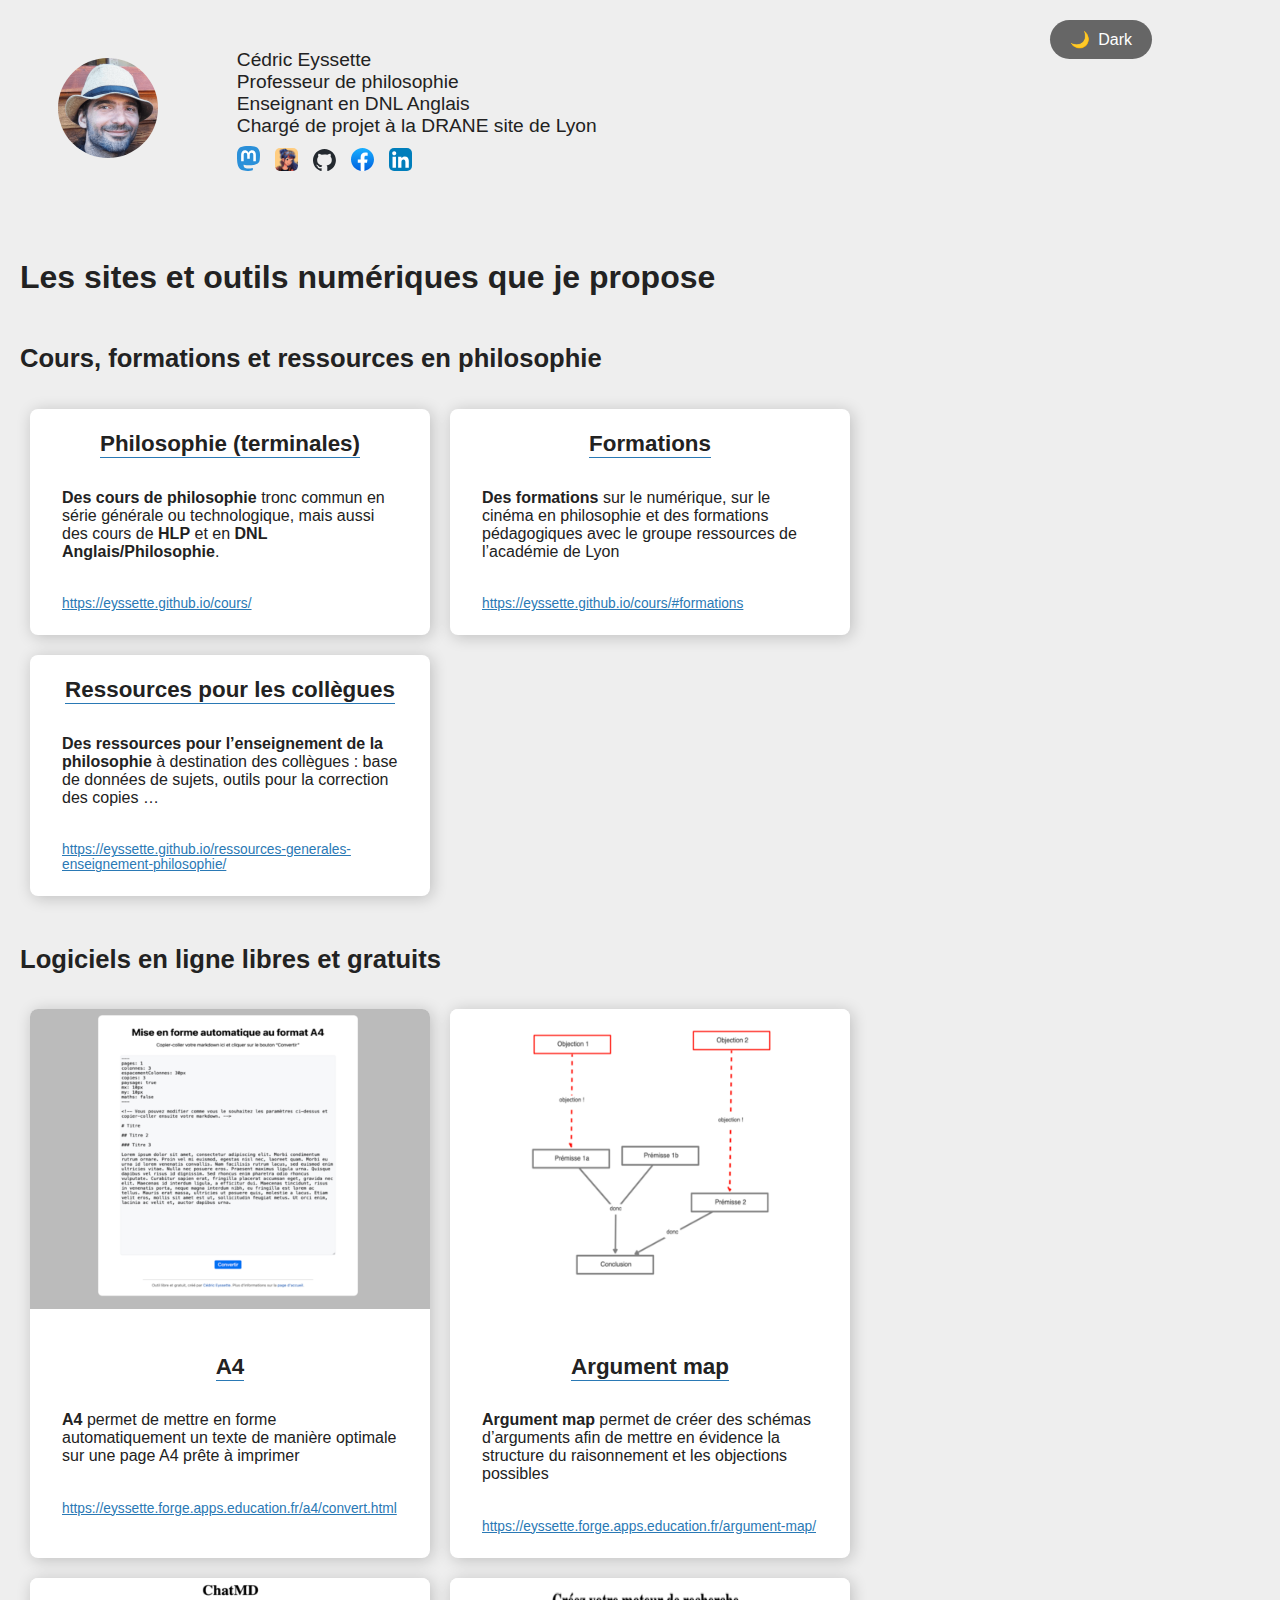
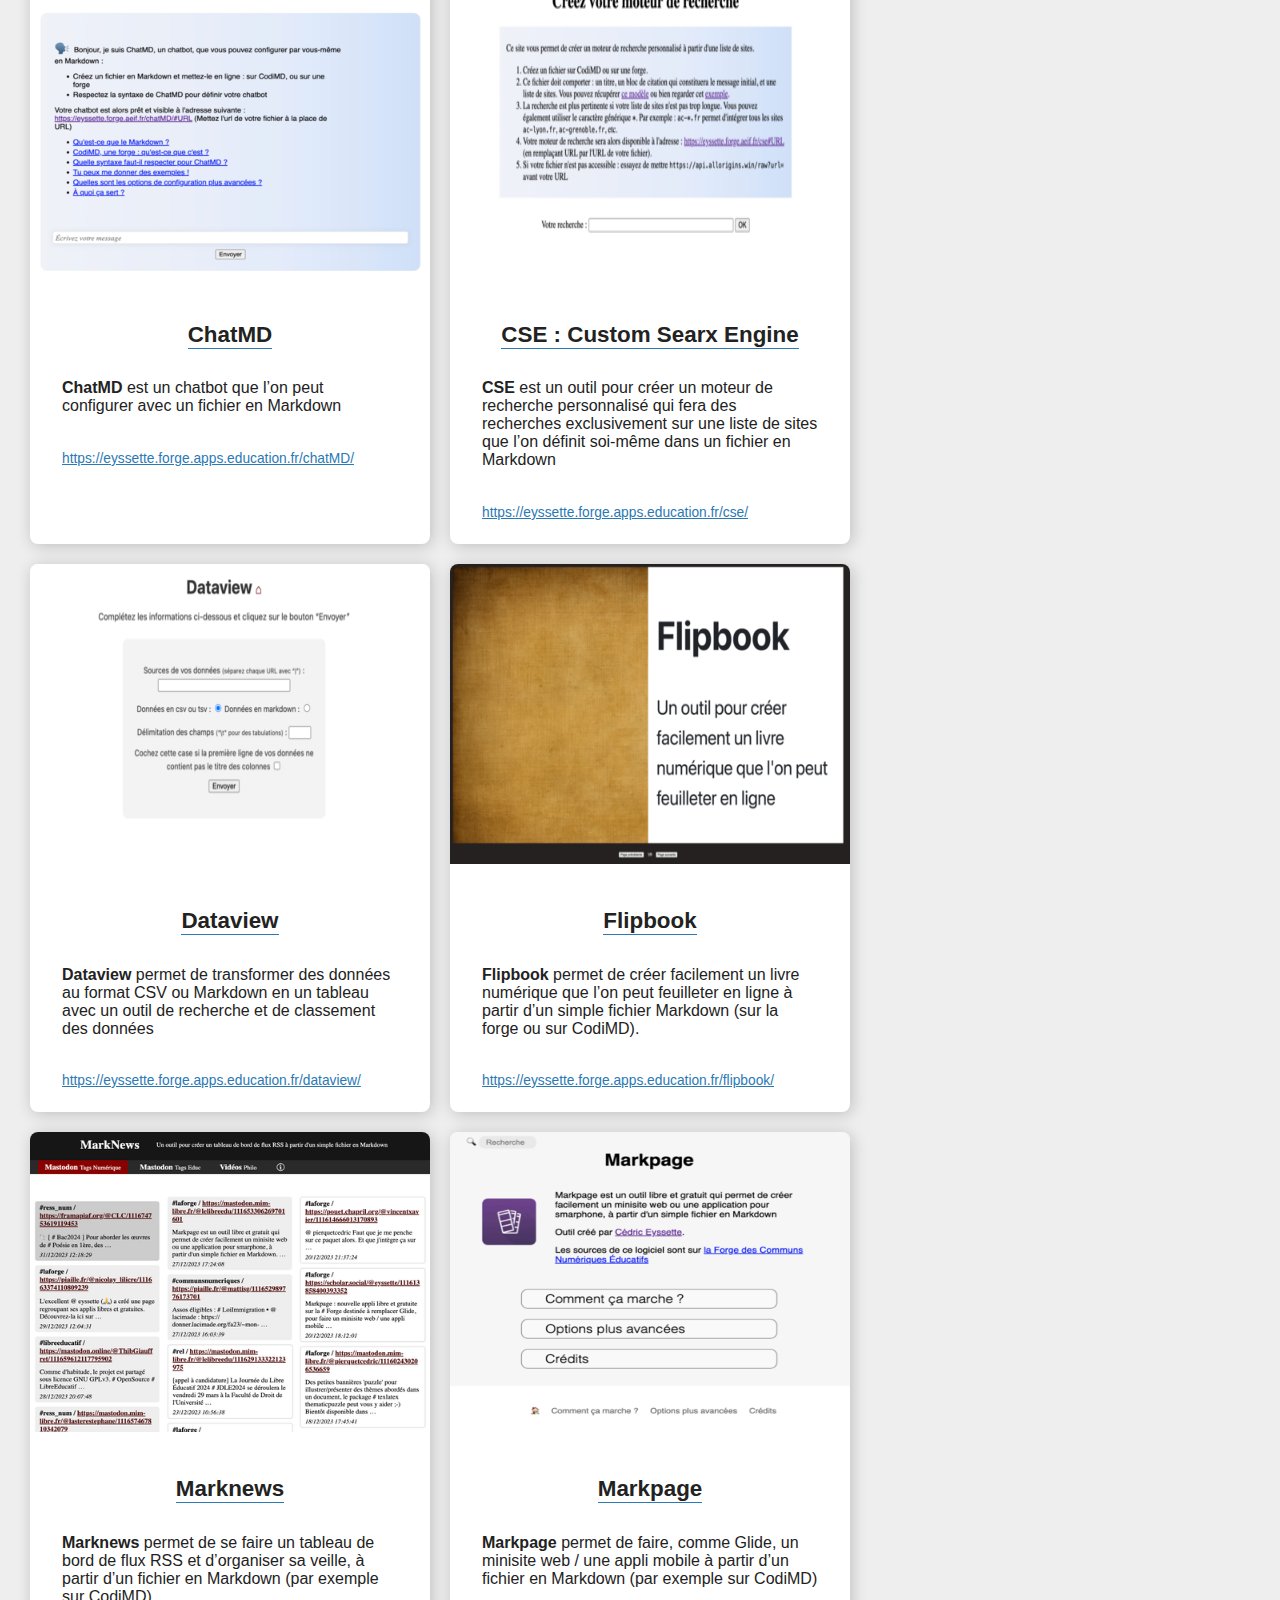
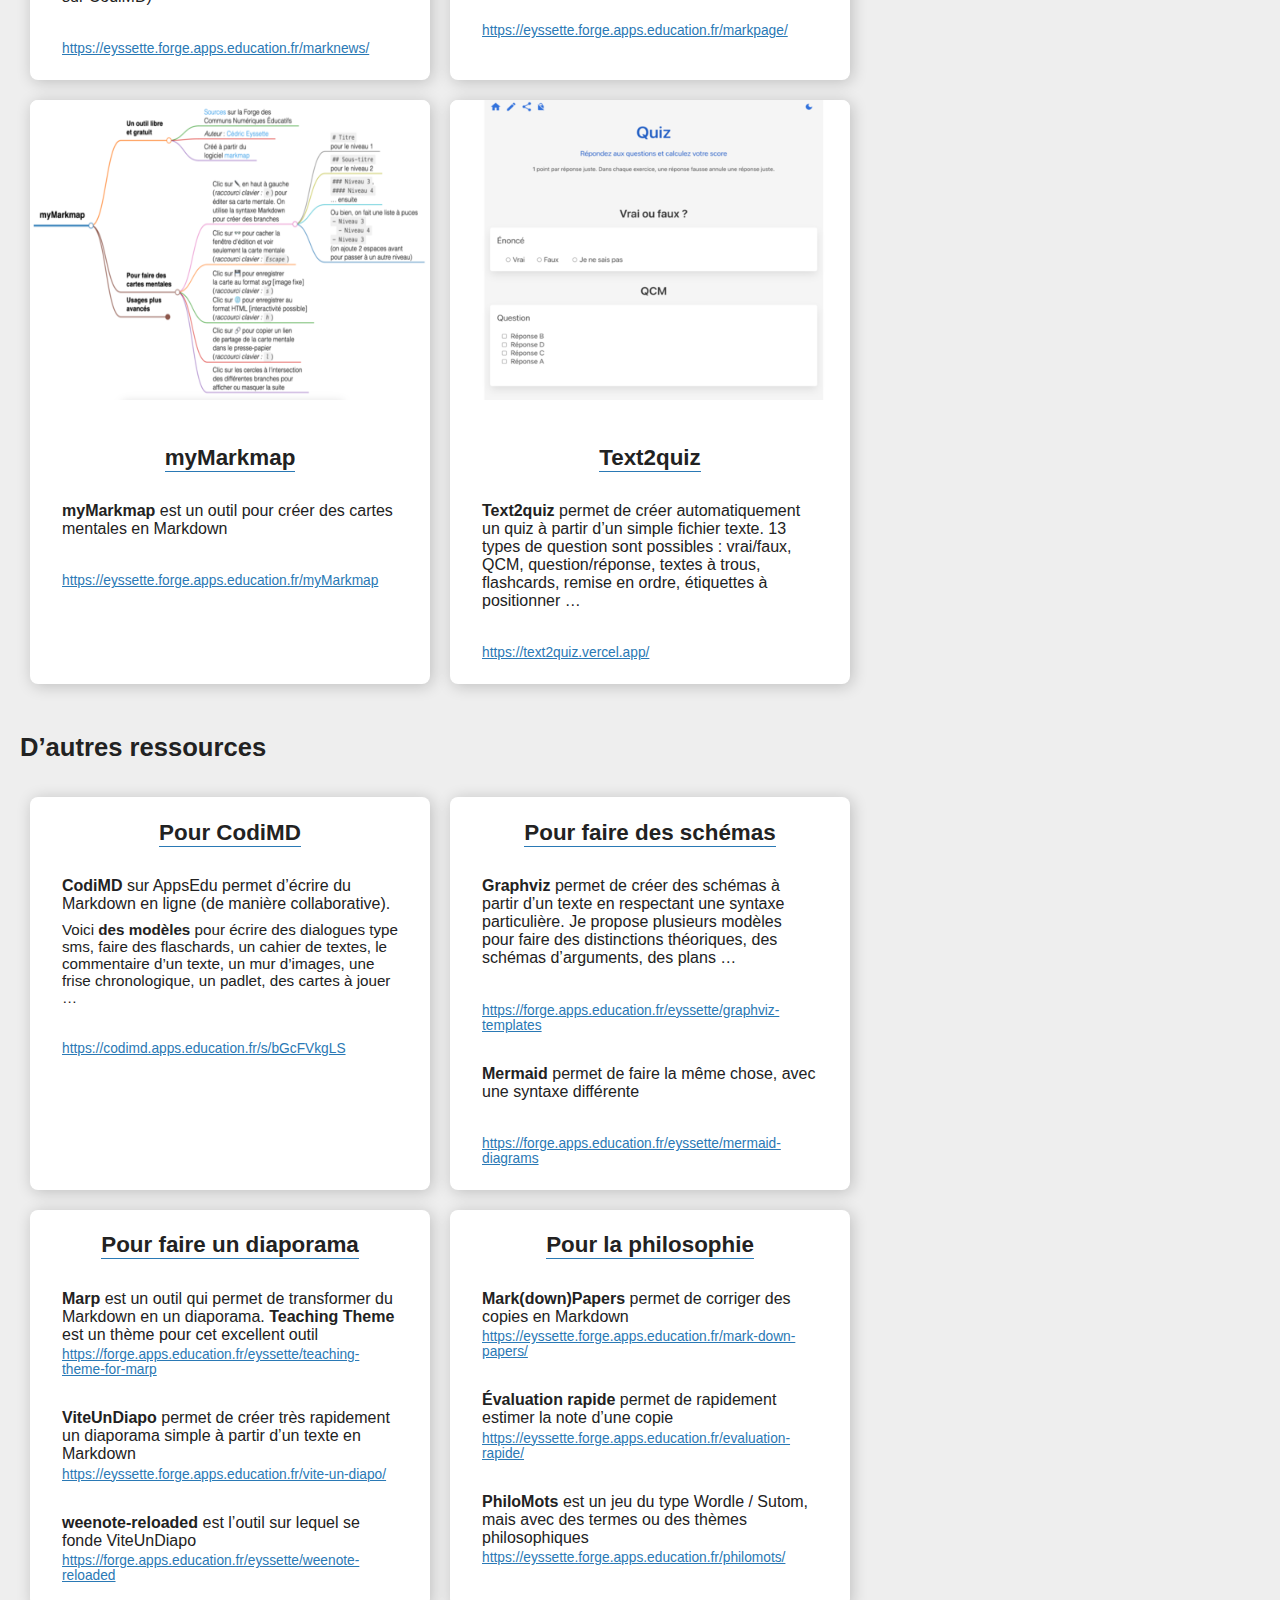
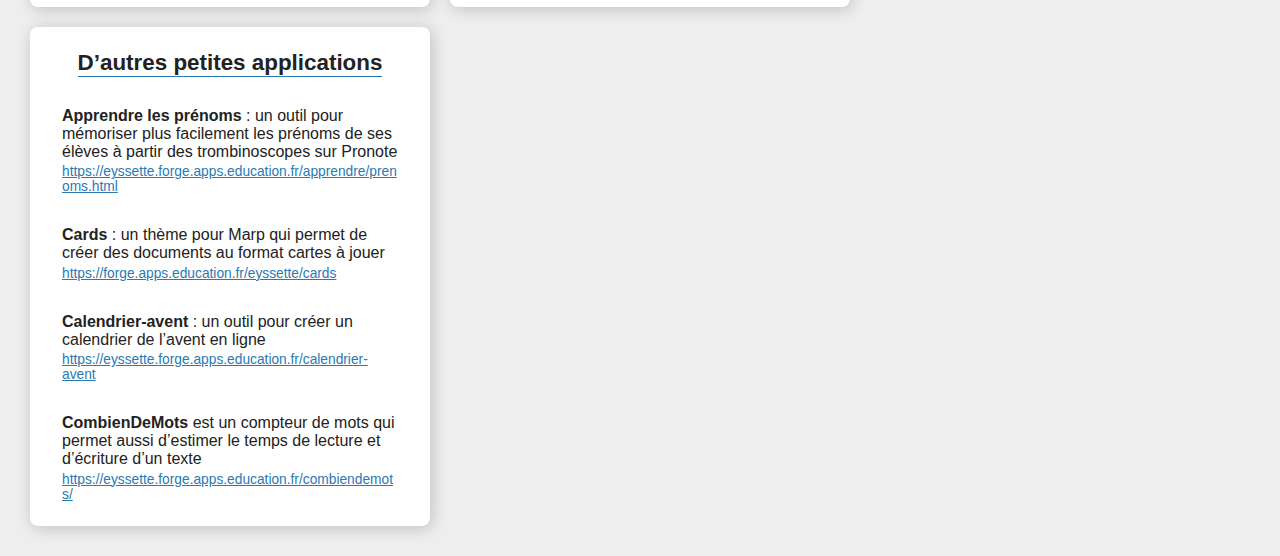
==== index.html @ 9d91c08e "URLs : migration vers la forge Edu sur Apps" ====
<!DOCTYPE html>
<html xmlns="http://www.w3.org/1999/xhtml" lang="fr" xml:lang="fr">
<head>
  <meta charset="utf-8" />
  <meta name="generator" content="pandoc" />
  <meta name="viewport" content="width=device-width, initial-scale=1.0" />
  <meta name="author" content="Cédric Eyssette" />
  <meta name="description" content="Sites et outils numériques proposés par Cédric Eyssette : cours de philosophie, formations pédagogiques, logiciels en ligne libres et gratuits souvent fondés sur l’utilisation du Markdown et hébergés sur la Forge" />
  <title>Sites et outils numériques proposés par Cédric Eyssette : cours de philosophie, formations pédagogiques, logiciels en ligne libres et gratuits souvent fondés sur l’utilisation du Markdown et hébergés sur la Forge</title>
  <link rel="icon" type="image/x-icon" href="favicon.ico">
  <link rel="stylesheet" href="style.css" />
</head>
<body>
<header>
<figure>
<img src="img/id.png" width="400" height="300" loading="lazy" alt="Cédric Eyssette" />
<figcaption aria-hidden="true">Cédric Eyssette</figcaption>
</figure>
<ul>
<li>Cédric Eyssette</li>
<li>Professeur de philosophie</li>
<li>Enseignant en DNL Anglais</li>
<li>Chargé de projet à la DRANE site de Lyon</li>
<li><a href="https://scholar.social/@eyssette"><img src="img/mastodon.svg" width="400" height="300" loading="lazy" alt="Mastodon icon" /></a> <a
href="https://forge.apps.education.fr/eyssette"><img src="img/brigit.png" width="400" height="300" loading="lazy"
alt="Forge des Communs Numériques Éducatifs icon" /></a> <a
href="https://github.com/eyssette"><img src="img/github.svg" width="400" height="300" loading="lazy"
alt="Github icon" /></a> <a
href="https://www.facebook.com/cedric.eyssette"><img src="img/facebook.svg" width="400" height="300" loading="lazy" alt="Facebook icon" /></a> <a
href="https://www.linkedin.com/in/eyssette/"><img src="img/linkedin.svg" width="400" height="300" loading="lazy"
alt="Linkedin icon" /></a></li>
</ul>
</header>
<main>
<h1 id="les-sites-et-outils-numériques-que-je-propose">Les sites et
outils numériques que je propose</h1>
<h2 id="cours-formations-et-ressources-en-philosophie">Cours, formations
et ressources en philosophie</h2>
<div id="content">
<section>
<h3 id="philosophie-terminales">Philosophie (terminales)</h3>
<p><strong>Des cours de philosophie</strong> tronc commun en série
générale ou technologique, mais aussi des cours de <strong>HLP</strong>
et en <strong>DNL Anglais/Philosophie</strong>.</p>
<p><a href="https://eyssette.github.io/cours/"
class="uri">https://eyssette.github.io/cours/</a></p>
</section>
<section>
<h3 id="formations">Formations</h3>
<p><strong>Des formations</strong> sur le numérique, sur le cinéma en
philosophie et des formations pédagogiques avec le groupe ressources de
l’académie de Lyon</p>
<p><a href="https://eyssette.github.io/cours/#formations"
class="uri">https://eyssette.github.io/cours/#formations</a></p>
</section>
<section>
<h3 id="ressources-pour-les-collègues">Ressources pour les
collègues</h3>
<p><strong>Des ressources pour l’enseignement de la philosophie</strong>
à destination des collègues : base de données de sujets, outils pour la
correction des copies …</p>
<p><a
href="https://eyssette.github.io/ressources-generales-enseignement-philosophie/"
class="uri">https://eyssette.github.io/ressources-generales-enseignement-philosophie/</a></p>
</section>
</div><h2 id="logiciels-en-ligne-libres-et-gratuits">Logiciels en ligne libres
et gratuits</h2>
<div id="content">
<section>
<p><img src="img/a4.png" width="400" height="300" loading="lazy"
alt="Interface du logiciel A4 : un champ texte à remplir et un bouton pour convertir son texte en une page A4 prête à imprimer" /> </p>
<h3 id="a4">A4</h3>
<p><strong>A4</strong> permet de mettre en forme automatiquement un
texte de manière optimale sur une page A4 prête à imprimer</p>
<p><a href="https://eyssette.forge.apps.education.fr/a4/convert.html"
class="uri">https://eyssette.forge.apps.education.fr/a4/convert.html</a></p>
</section>
<section>
<p><img src="img/argumentMap.png" width="400" height="300" loading="lazy"
alt="Interface du logiciel Argument map : chaque idée est dans une boîte liée à d’autres par des liens logiques ; une boîte et une flèche rouge signifie qu’on a une objection contre une idée" /> </p>
<h3 id="argument-map">Argument map</h3>
<p><strong>Argument map</strong> permet de créer des schémas d’arguments
afin de mettre en évidence la structure du raisonnement et les
objections possibles</p>
<p><a href="https://eyssette.forge.apps.education.fr/argument-map/"
class="uri">https://eyssette.forge.apps.education.fr/argument-map/</a></p>
</section>
<section>
<p><img src="img/chatMD.png" width="400" height="300" loading="lazy"
alt="Interface du logiciel ChatMD : on a un chatbot avec un champ texte et le chatbot nous répond en fonction de ce qu’on lui indique" /> </p>
<h3 id="chatmd">ChatMD</h3>
<p><strong>ChatMD</strong> est un chatbot que l’on peut configurer avec
un fichier en Markdown</p>
<p><a href="https://eyssette.forge.apps.education.fr/chatMD/"
class="uri">https://eyssette.forge.apps.education.fr/chatMD/</a></p>
</section>
<section>
<p><img src="img/cse.png" width="400" height="300" loading="lazy"
alt="Interface du logiciel CSE : on indique dans un champ texte l’objet de sa recherche et le logiciel nous renvoie vers les résultats de cette recherche sur une liste de sites prédéfinie" /> </p>
<h3 id="cse-custom-searx-engine">CSE : Custom Searx Engine</h3>
<p><strong>CSE</strong> est un outil pour créer un moteur de recherche
personnalisé qui fera des recherches exclusivement sur une liste de
sites que l’on définit soi-même dans un fichier en Markdown</p>
<p><a href="https://eyssette.forge.apps.education.fr/cse/"
class="uri">https://eyssette.forge.apps.education.fr/cse/</a></p>
</section>
<section>
<p><img src="img/dataview.png" width="400" height="300" loading="lazy"
alt="Interface du logiciel Dataview : on indique la source de ses données et on peut ensuite convertir ses données en un tableau plus agréable à lire, avec un outil de recherche" /> </p>
<h3 id="dataview">Dataview</h3>
<p><strong>Dataview</strong> permet de transformer des données au format
CSV ou Markdown en un tableau avec un outil de recherche et de
classement des données</p>
<p><a href="https://eyssette.forge.apps.education.fr/dataview/"
class="uri">https://eyssette.forge.apps.education.fr/dataview/</a></p>
</section>
<section>
<p><img src="img/flipbook.png" width="400" height="300" loading="lazy"
alt="Page d’accueil de l’application Flipbook : on voit une page ouverte d’un livre avec un fond de couverture un peu doré" /> </p>
<h3 id="flipbook">Flipbook</h3>
<p><strong>Flipbook</strong> permet de créer facilement un livre
numérique que l’on peut feuilleter en ligne à partir d’un simple fichier
Markdown (sur la forge ou sur CodiMD).</p>
<p><a href="https://eyssette.forge.apps.education.fr/flipbook/"
class="uri">https://eyssette.forge.apps.education.fr/flipbook/</a></p>
</section>
<section>
<p><img src="img/marknews.png" width="400" height="300" loading="lazy"
alt="Page d’accueil de l’application Marknews : l’application affiche des onglets thématiques que l’on peut définir soi-même et pour chaque onglet la liste des articles issus des flux RSS qu’on a sélectionnés" /> </p>
<h3 id="marknews">Marknews</h3>
<p><strong>Marknews</strong> permet de se faire un tableau de bord de
flux RSS et d’organiser sa veille, à partir d’un fichier en Markdown
(par exemple sur CodiMD)</p>
<p><a href="https://eyssette.forge.apps.education.fr/marknews/"
class="uri">https://eyssette.forge.apps.education.fr/marknews/</a></p>
</section>
<section>
<p><img src="img/markpage.png" width="400" height="300" loading="lazy"
alt="Page d’accueil de l’application Markpage : l’application affiche un message initial qu’on peut configurer, puis des boutons qui sont des liens vers différents onglets (qu’on retrouve en bas de page). Il y a aussi un outil de recherche intégré en haut à droite." /> </p>
<h3 id="markpage">Markpage</h3>
<p><strong>Markpage</strong> permet de faire, comme Glide, un minisite
web / une appli mobile à partir d’un fichier en Markdown (par exemple
sur CodiMD)</p>
<p><a href="https://eyssette.forge.apps.education.fr/markpage/"
class="uri">https://eyssette.forge.apps.education.fr/markpage/</a></p>
</section>
<section>
<p><img src="img/myMarkmap.png" width="400" height="300" loading="lazy"
alt="Interface du logiciel myMarkmap : on voit une carte mentale qui est automatiquement générée par le logiciel à partir d’un texte en Markdown que l’on peut rentrer dans le logiciel en ligne" /> </p>
<h3 id="mymarkmap">myMarkmap</h3>
<p><strong>myMarkmap</strong> est un outil pour créer des cartes
mentales en Markdown</p>
<p><a href="https://eyssette.forge.apps.education.fr/myMarkmap"
class="uri">https://eyssette.forge.apps.education.fr/myMarkmap</a></p>
</section>
<section>
<p><img src="img/text2quiz.png" width="400" height="300" loading="lazy"
alt="Interface du logiciel Text2quiz : on voit un quiz généré par text2quiz avec un vrai/faux et un qcm" /> </p>
<h3 id="text2quiz">Text2quiz</h3>
<p><strong>Text2quiz</strong> permet de créer automatiquement un quiz à
partir d’un simple fichier texte. 13 types de question sont possibles :
vrai/faux, QCM, question/réponse, textes à trous, flashcards, remise en
ordre, étiquettes à positionner …</p>
<p><a href="https://text2quiz.vercel.app/"
class="uri">https://text2quiz.vercel.app/</a></p>
</section>
</div><h2 id="dautres-ressources">D’autres ressources</h2>
<div id="content">
<section>
<h3 id="pour-codimd">Pour CodiMD</h3>
<p><strong>CodiMD</strong> sur AppsEdu permet d’écrire du Markdown en
ligne (de manière collaborative). <span>Voici <strong>des
modèles</strong> pour écrire des dialogues type sms, faire des
flaschards, un cahier de textes, le commentaire d’un texte, un mur
d’images, une frise chronologique, un padlet, des cartes à jouer
…</span></p>
<p><a href="https://codimd.apps.education.fr/s/bGcFVkgLS"
class="uri">https://codimd.apps.education.fr/s/bGcFVkgLS</a></p>
</section>
<section>
<h3 id="pour-faire-des-schémas">Pour faire des schémas</h3>
<p><strong>Graphviz</strong> permet de créer des schémas à partir d’un
texte en respectant une syntaxe particulière. Je propose plusieurs
modèles pour faire des distinctions théoriques, des schémas d’arguments,
des plans …</p>
<p><a href="https://forge.apps.education.fr/eyssette/graphviz-templates"
class="uri">https://forge.apps.education.fr/eyssette/graphviz-templates</a></p>
<p><strong>Mermaid</strong> permet de faire la même chose, avec une
syntaxe différente</p>
<p><a href="https://forge.apps.education.fr/eyssette/mermaid-diagrams"
class="uri">https://forge.apps.education.fr/eyssette/mermaid-diagrams</a></p>
</section>
<section>
<h3 id="pour-faire-un-diaporama">Pour faire un diaporama</h3>
<p><strong>Marp</strong> est un outil qui permet de transformer du
Markdown en un diaporama. <strong>Teaching Theme</strong> est un thème
pour cet excellent outil <a
href="https://forge.apps.education.fr/eyssette/teaching-theme-for-marp"
class="uri">https://forge.apps.education.fr/eyssette/teaching-theme-for-marp</a></p>
<p><strong>ViteUnDiapo</strong> permet de créer très rapidement un
diaporama simple à partir d’un texte en Markdown <a
href="https://eyssette.forge.apps.education.fr/vite-un-diapo/"
class="uri">https://eyssette.forge.apps.education.fr/vite-un-diapo/</a></p>
<p><strong>weenote-reloaded</strong> est l’outil sur lequel se fonde
ViteUnDiapo <a
href="https://forge.apps.education.fr/eyssette/weenote-reloaded"
class="uri">https://forge.apps.education.fr/eyssette/weenote-reloaded</a></p>
</section>
<section>
<h3 id="pour-la-philosophie">Pour la philosophie</h3>
<p><strong>Mark(down)Papers</strong> permet de corriger des copies en
Markdown <a
href="https://eyssette.forge.apps.education.fr/mark-down-papers/"
class="uri">https://eyssette.forge.apps.education.fr/mark-down-papers/</a></p>
<p><strong>Évaluation rapide</strong> permet de rapidement estimer la
note d’une copie <a
href="https://eyssette.forge.apps.education.fr/evaluation-rapide/"
class="uri">https://eyssette.forge.apps.education.fr/evaluation-rapide/</a></p>
<p><strong>PhiloMots</strong> est un jeu du type Wordle / Sutom, mais
avec des termes ou des thèmes philosophiques <a
href="https://eyssette.forge.apps.education.fr/philomots/"
class="uri">https://eyssette.forge.apps.education.fr/philomots/</a></p>
</section>
<section>
<h3 id="dautres-petites-applications">D’autres petites applications</h3>
<p><strong>Apprendre les prénoms</strong> : un outil pour mémoriser plus
facilement les prénoms de ses élèves à partir des trombinoscopes sur
Pronote <a
href="https://eyssette.forge.apps.education.fr/apprendre/prenoms.html"
class="uri">https://eyssette.forge.apps.education.fr/apprendre/prenoms.html</a></p>
<p><strong>Cards</strong> : un thème pour Marp qui permet de créer des
documents au format cartes à jouer <a
href="https://forge.apps.education.fr/eyssette/cards"
class="uri">https://forge.apps.education.fr/eyssette/cards</a></p>
<p><strong>Calendrier-avent</strong> : un outil pour créer un calendrier
de l’avent en ligne <a
href="https://eyssette.forge.apps.education.fr/calendrier-avent"
class="uri">https://eyssette.forge.apps.education.fr/calendrier-avent</a></p>
<p><strong>CombienDeMots</strong> est un compteur de mots qui permet
aussi d’estimer le temps de lecture et d’écriture d’un texte <a
href="https://eyssette.forge.apps.education.fr/combiendemots/"
class="uri">https://eyssette.forge.apps.education.fr/combiendemots/</a></p>
</div>
</main>
</section>
<script src="script.js"></script>
</body>
</html>
---- style.css ----
:root {
	--body-background-color: #eee;
	--body-text-color: #222;
	--section-background-color: white;
	--section-p-text-color: #222;
	--section-text-underline-color: #2a79b5;
}

html[data-theme="dark"] {
	--body-background-color: #282d31;
	--body-text-color: #ccc;
	--section-background-color: rgba(255, 255, 255, 0.033);
	--section-p-text-color: rgba(255, 255, 255, 0.625);
}

body {
	background-color: var(--body-background-color);
	color: var(--body-text-color);
}

section {
	background-color: var(--section-background-color);
}
section p {
	color: var(--section-p-text-color);
	overflow-wrap: break-word;
}

body {
	margin: auto;
	padding: 20px;
	font-family: Noto Sans, Helvetica, Arial, sans-serif;
	max-width: 1800px;
}

@media screen and (max-width: 500px) {
	body {
		padding: 10px;
	}
	section {
		margin: 20px 5px !important;
	}
}

header {
	font-size: 1.2em;
	display: flex;
	flex-wrap: wrap;
}

header figure {
	width: 100px;
	height: 100px;
	border-radius: 50%;
	overflow: hidden;
	margin: auto 2em;
}

@media screen and (max-width: 600px) {
	header ul {
		width: 100%;
	}
}

header ul {
	margin-top: 1.5em;
	list-style-type: none;
}

img[alt*="icon"] {
	width: 1.2em;
	margin-top: 0.5em;
	height: 100%;
	margin-right: 0.5em;
	border-radius: 5px;
}

#content {
	display: flex;
	flex-wrap: wrap;
}

h1 {
	margin-top: 2em;
	margin-bottom: 1.5em;
}

h2 {
	margin-top: 1.5em;
	margin-bottom: 1em;
	width: 100%;
	font-size: 1.6em;
}

section {
	width: 400px;
	max-width: 97%;
	box-shadow: 0.125rem 0.125rem 1rem rgba(0, 0, 0, 0.2);
	margin: 10px;
	border-radius: 0.5rem;
	cursor: pointer;
}
section.noAutoLink {
	cursor: auto;
}

section h3,
section p {
	padding: 0.5em 2em;
}

section p:first-child {
	margin: 0 !important;
	padding: 0 !important;
}

section:hover {
	box-shadow: 0.125rem 0.375rem 1.15rem rgba(0, 0, 0, 0.25);
	transform: translateY(-0.25rem);
	transition: transform 150ms ease-out, box-shadow 150ms ease-out;
}

section h3 {
	border-bottom: 1px solid var(--section-text-underline-color);
	width: fit-content;
	margin: 1em auto;
	padding: 0;
	text-align: center;
	font-size: 1.4em;
}

section a {
	color: var(--section-text-underline-color);
	display: block;
	text-align: left;
	font-size: 0.86em;
	margin-top: 0.25em;
}

section p span {
	font-size: 0.95em;
	display: block;
	margin-top: 0.5em;
}

img {
	object-fit: fill;
	object-position: center;
	width: -moz-available;
	width: -webkit-fill-available;
	width: fill-available;
	border-radius: 0.5rem 0.5rem 0 0;
	height: 300px;
	max-width: 100%;
}

figure img {
	height: 100% !important;
}

.mode {
	position: absolute;
	right: 10%;
	border-radius: 20px;
	padding: 10px 20px;
	height: 1.2em;
}

html[data-theme="dark"] .mode {
	background-color: #444;
}

html[data-theme="light"] .mode {
	background-color: #666;
}

.mode:after {
	margin-left: 0.5em;
}

html[data-theme="dark"] .mode:after {
	content: "Light";
}
html[data-theme="light"] .mode:after {
	content: "Dark";
	color: white;
}
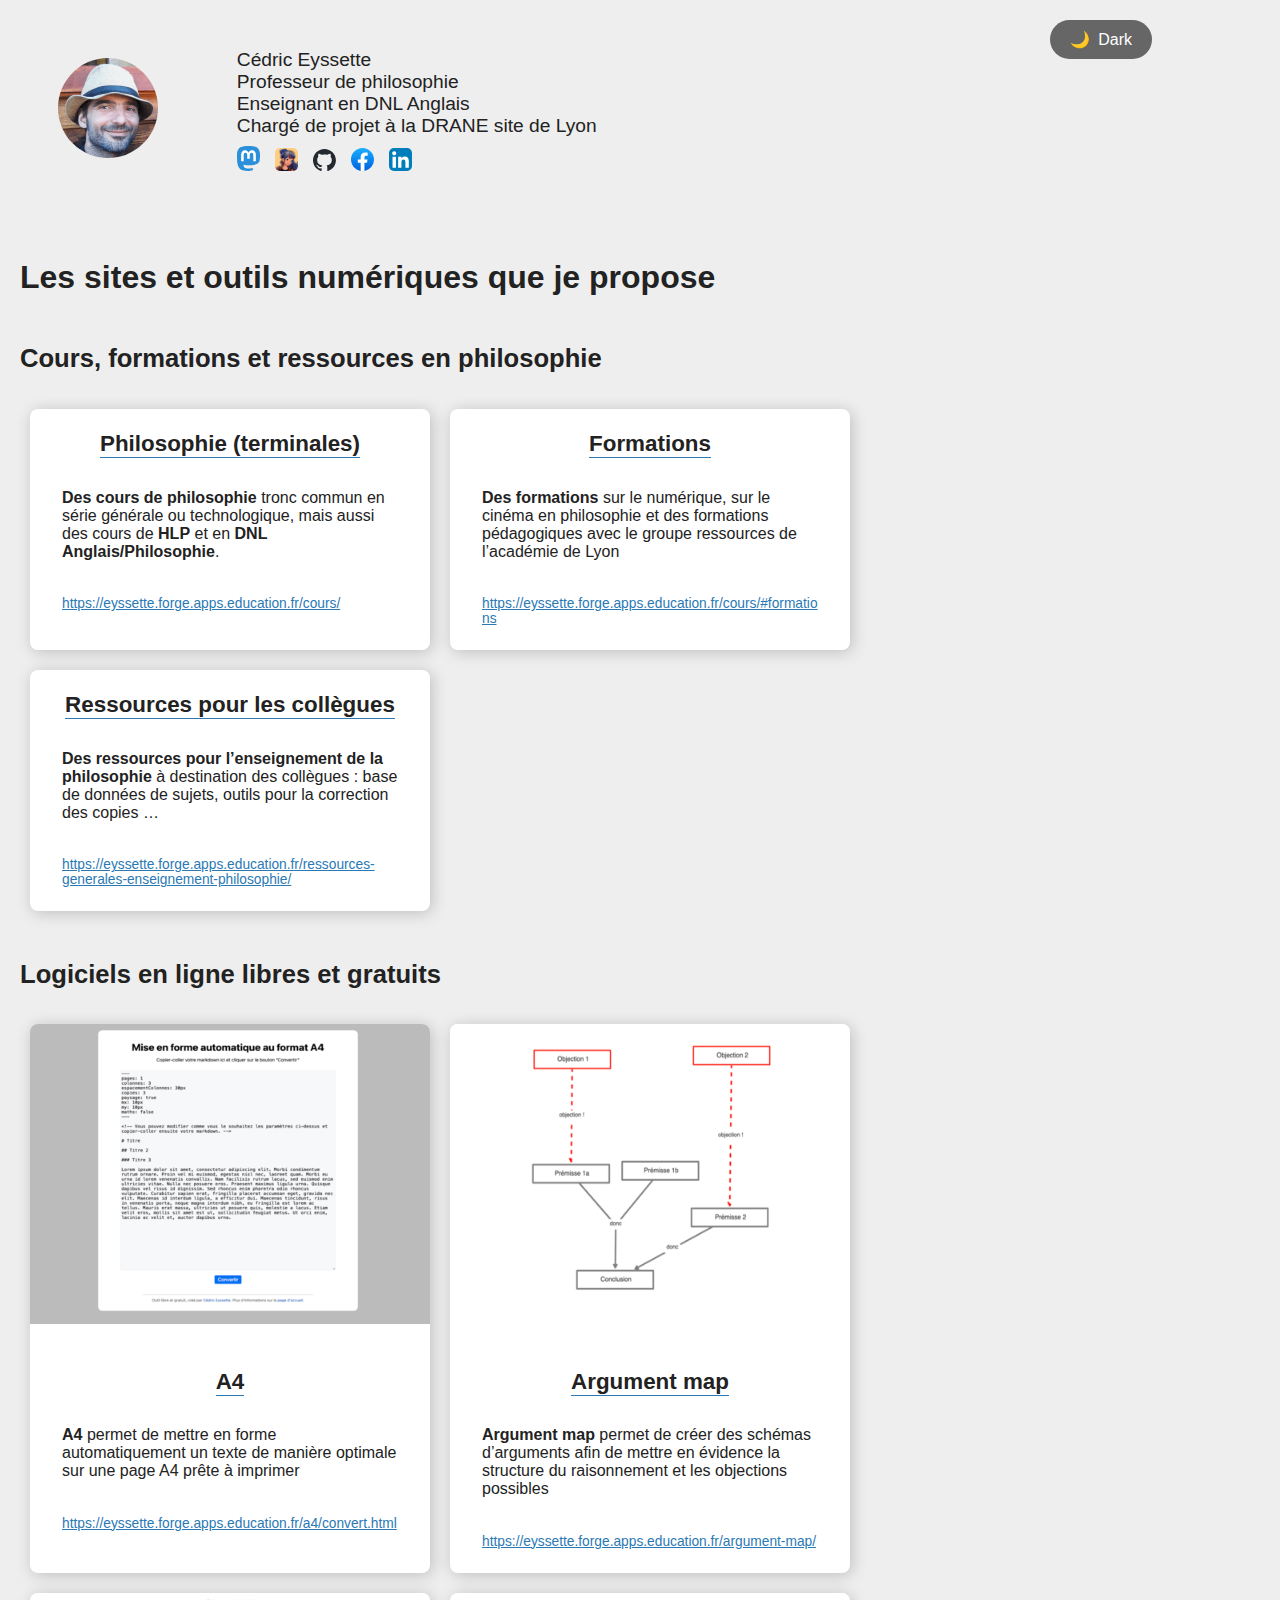
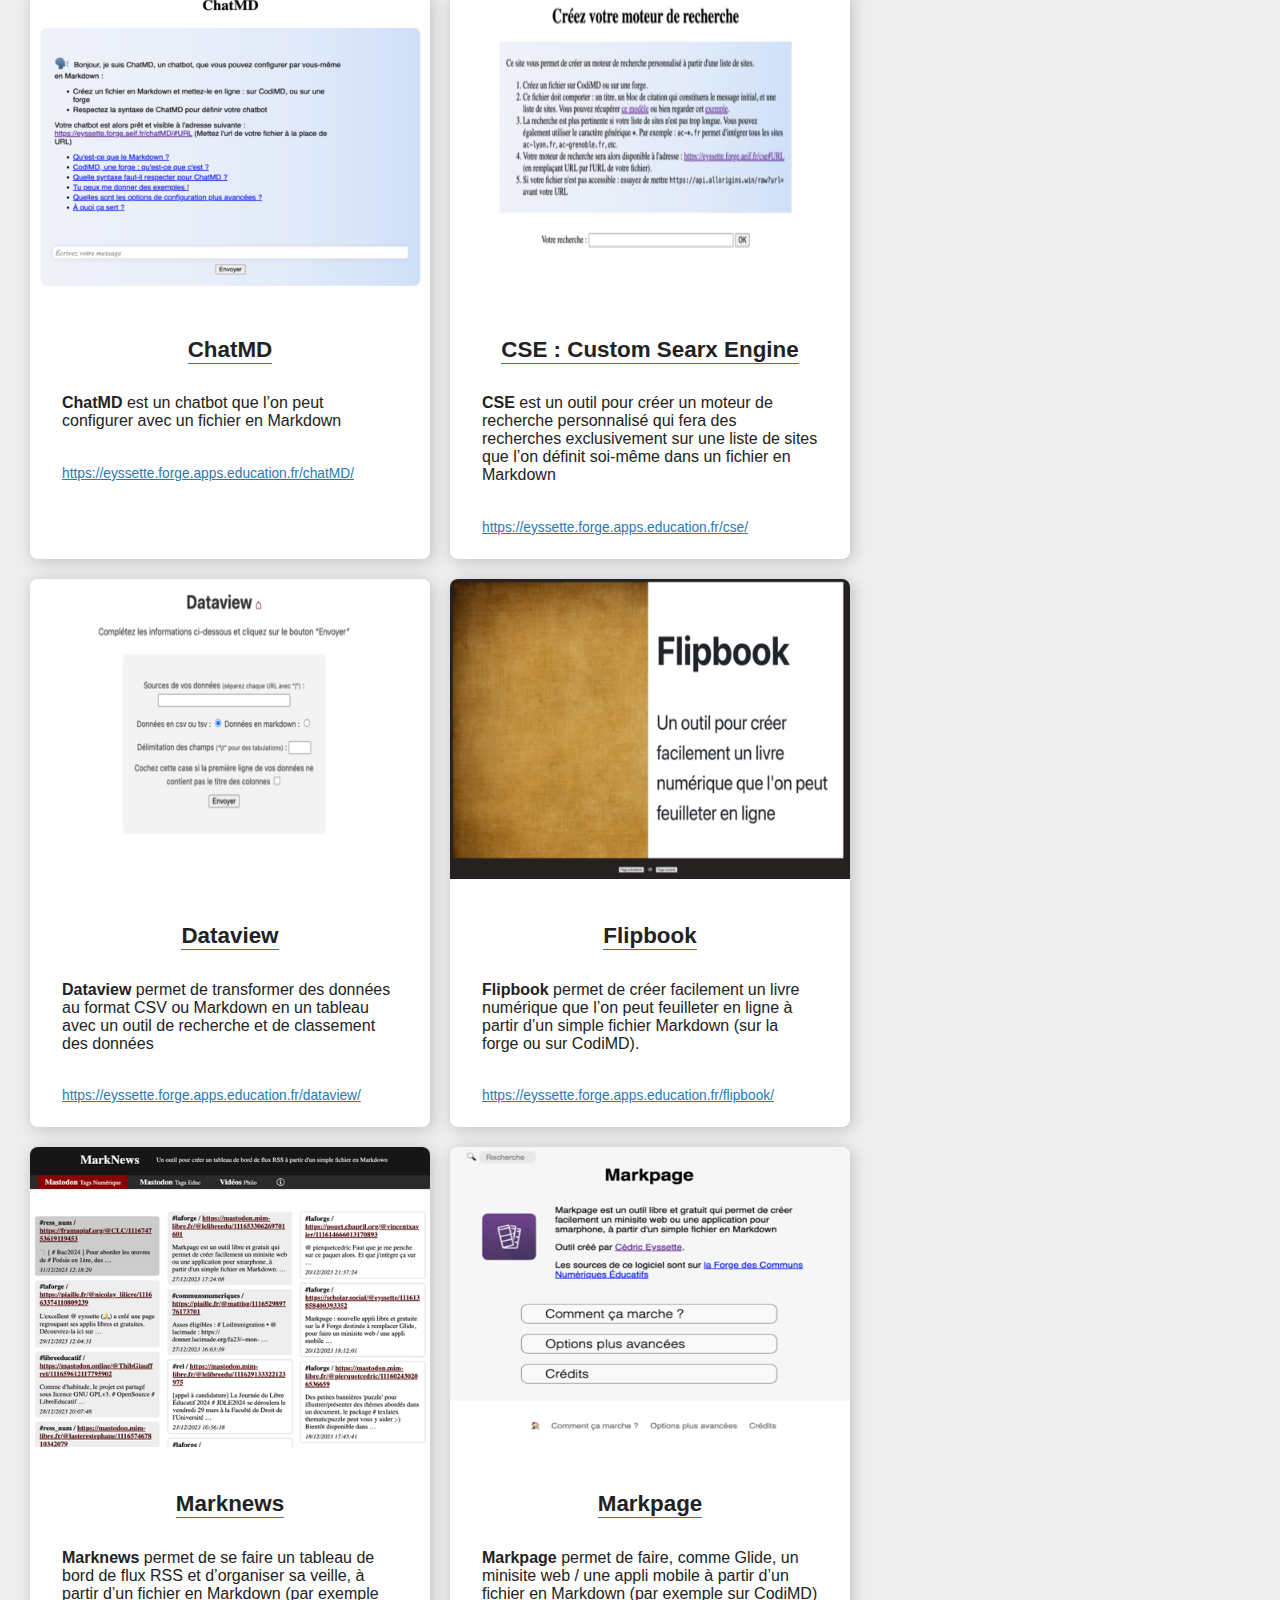
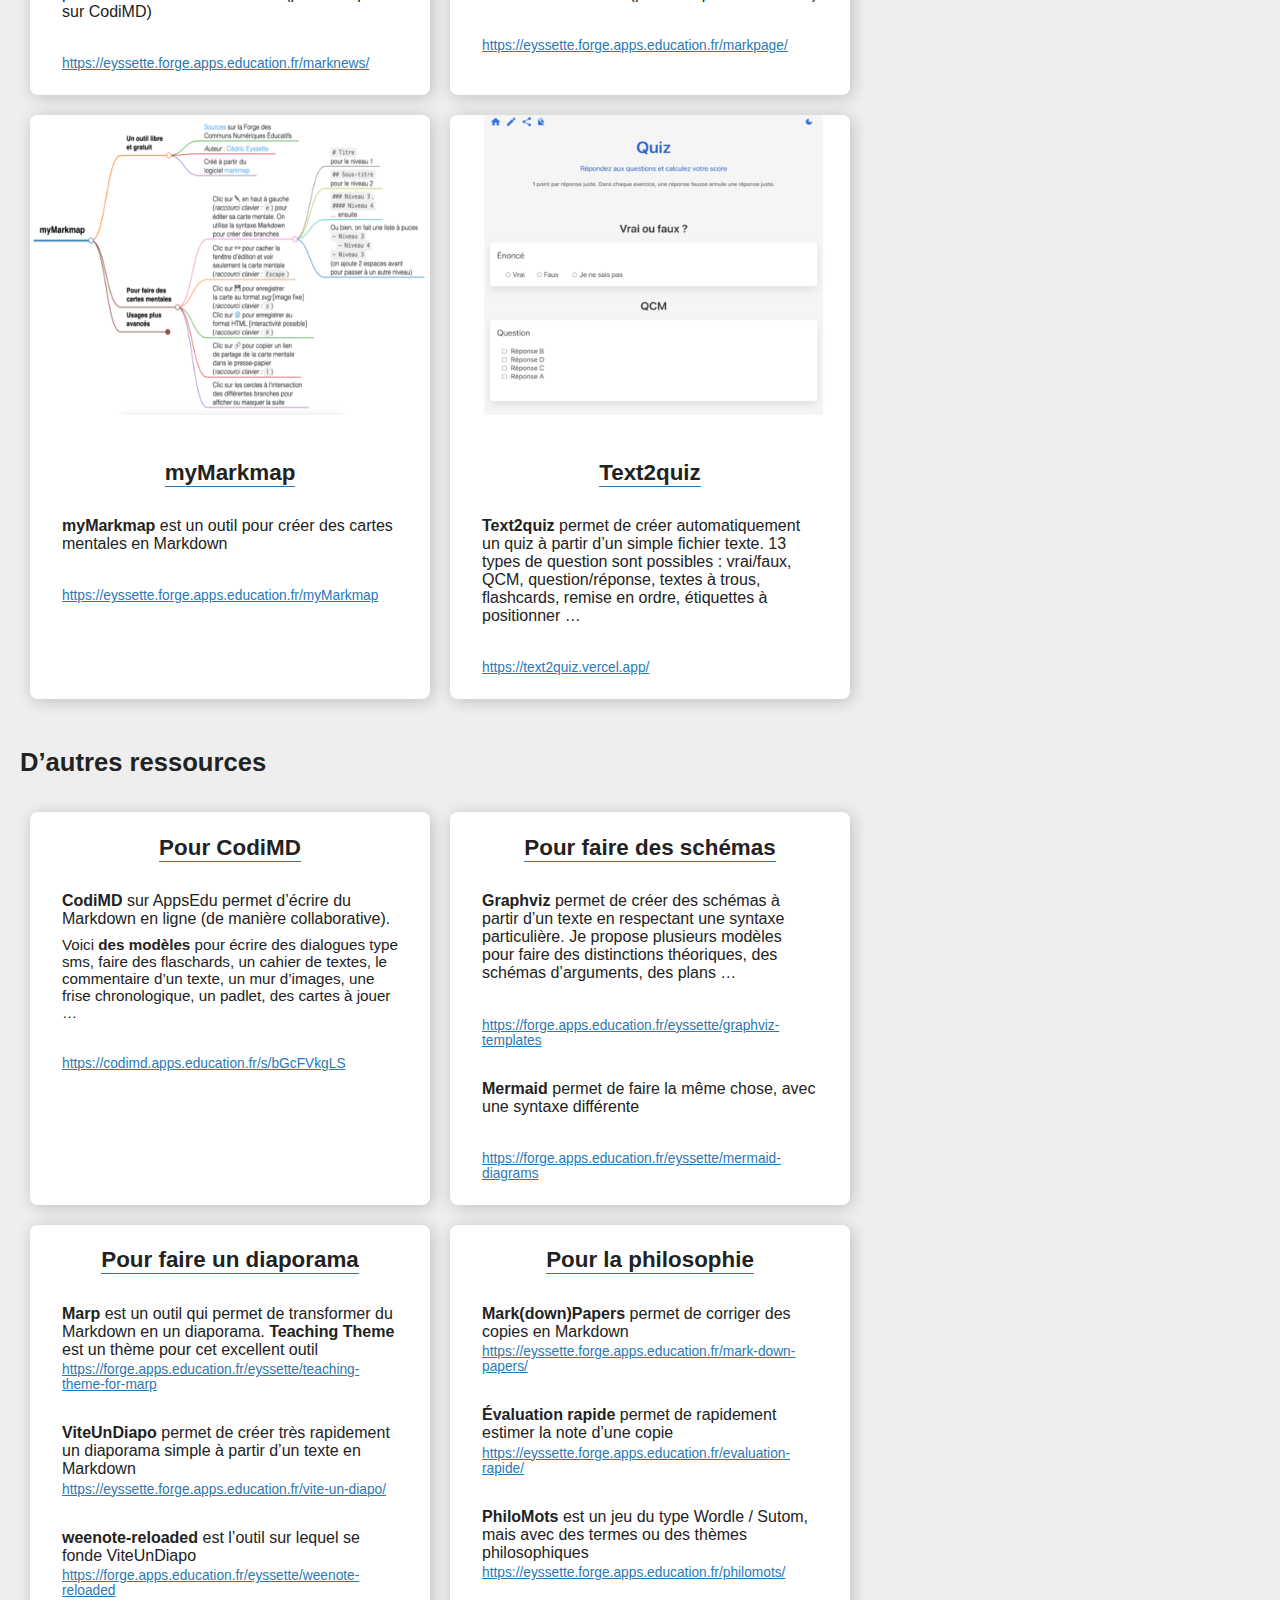
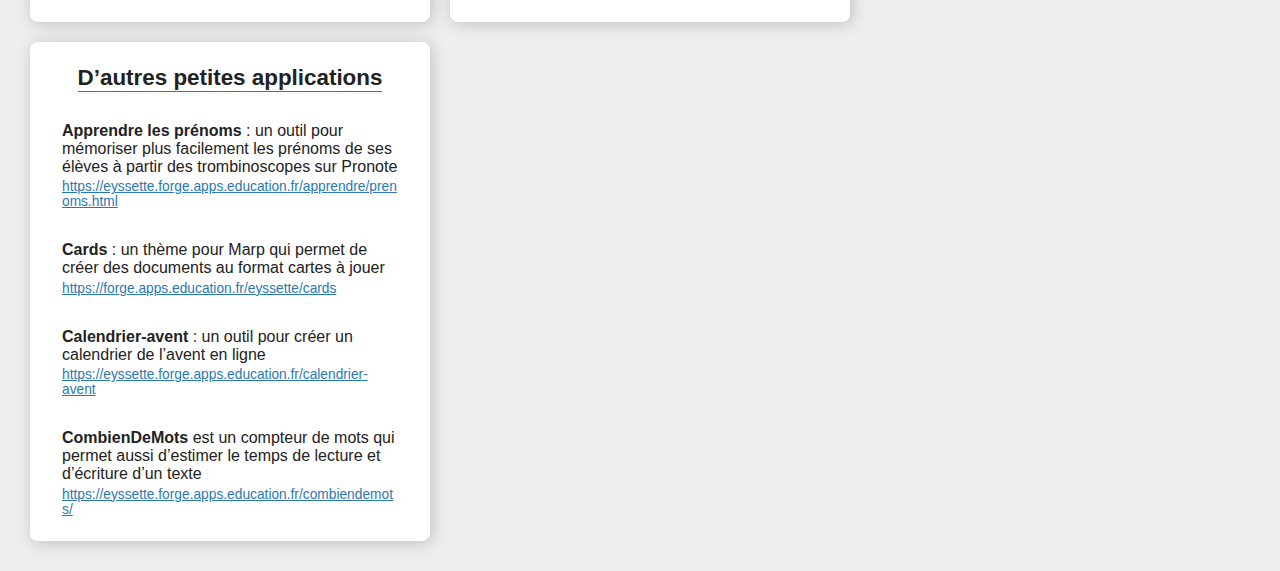
==== commit 2bd35dcc: "Cours, formations et ressources : URLs sur la forge Edu sur Apps" ====
--- a/index.html
+++ b/index.html
@@ -42,16 +42,16 @@
 <p><strong>Des cours de philosophie</strong> tronc commun en série
 générale ou technologique, mais aussi des cours de <strong>HLP</strong>
 et en <strong>DNL Anglais/Philosophie</strong>.</p>
-<p><a href="https://eyssette.github.io/cours/"
-class="uri">https://eyssette.github.io/cours/</a></p>
+<p><a href="https://eyssette.forge.apps.education.fr/cours/"
+class="uri">https://eyssette.forge.apps.education.fr/cours/</a></p>
 </section>
 <section>
 <h3 id="formations">Formations</h3>
 <p><strong>Des formations</strong> sur le numérique, sur le cinéma en
 philosophie et des formations pédagogiques avec le groupe ressources de
 l’académie de Lyon</p>
-<p><a href="https://eyssette.github.io/cours/#formations"
-class="uri">https://eyssette.github.io/cours/#formations</a></p>
+<p><a href="https://eyssette.forge.apps.education.fr/cours/#formations"
+class="uri">https://eyssette.forge.apps.education.fr/cours/#formations</a></p>
 </section>
 <section>
 <h3 id="ressources-pour-les-collègues">Ressources pour les
@@ -60,8 +60,8 @@
 à destination des collègues : base de données de sujets, outils pour la
 correction des copies …</p>
 <p><a
-href="https://eyssette.github.io/ressources-generales-enseignement-philosophie/"
-class="uri">https://eyssette.github.io/ressources-generales-enseignement-philosophie/</a></p>
+href="https://eyssette.forge.apps.education.fr/ressources-generales-enseignement-philosophie/"
+class="uri">https://eyssette.forge.apps.education.fr/ressources-generales-enseignement-philosophie/</a></p>
 </section>
 </div><h2 id="logiciels-en-ligne-libres-et-gratuits">Logiciels en ligne libres
 et gratuits</h2>
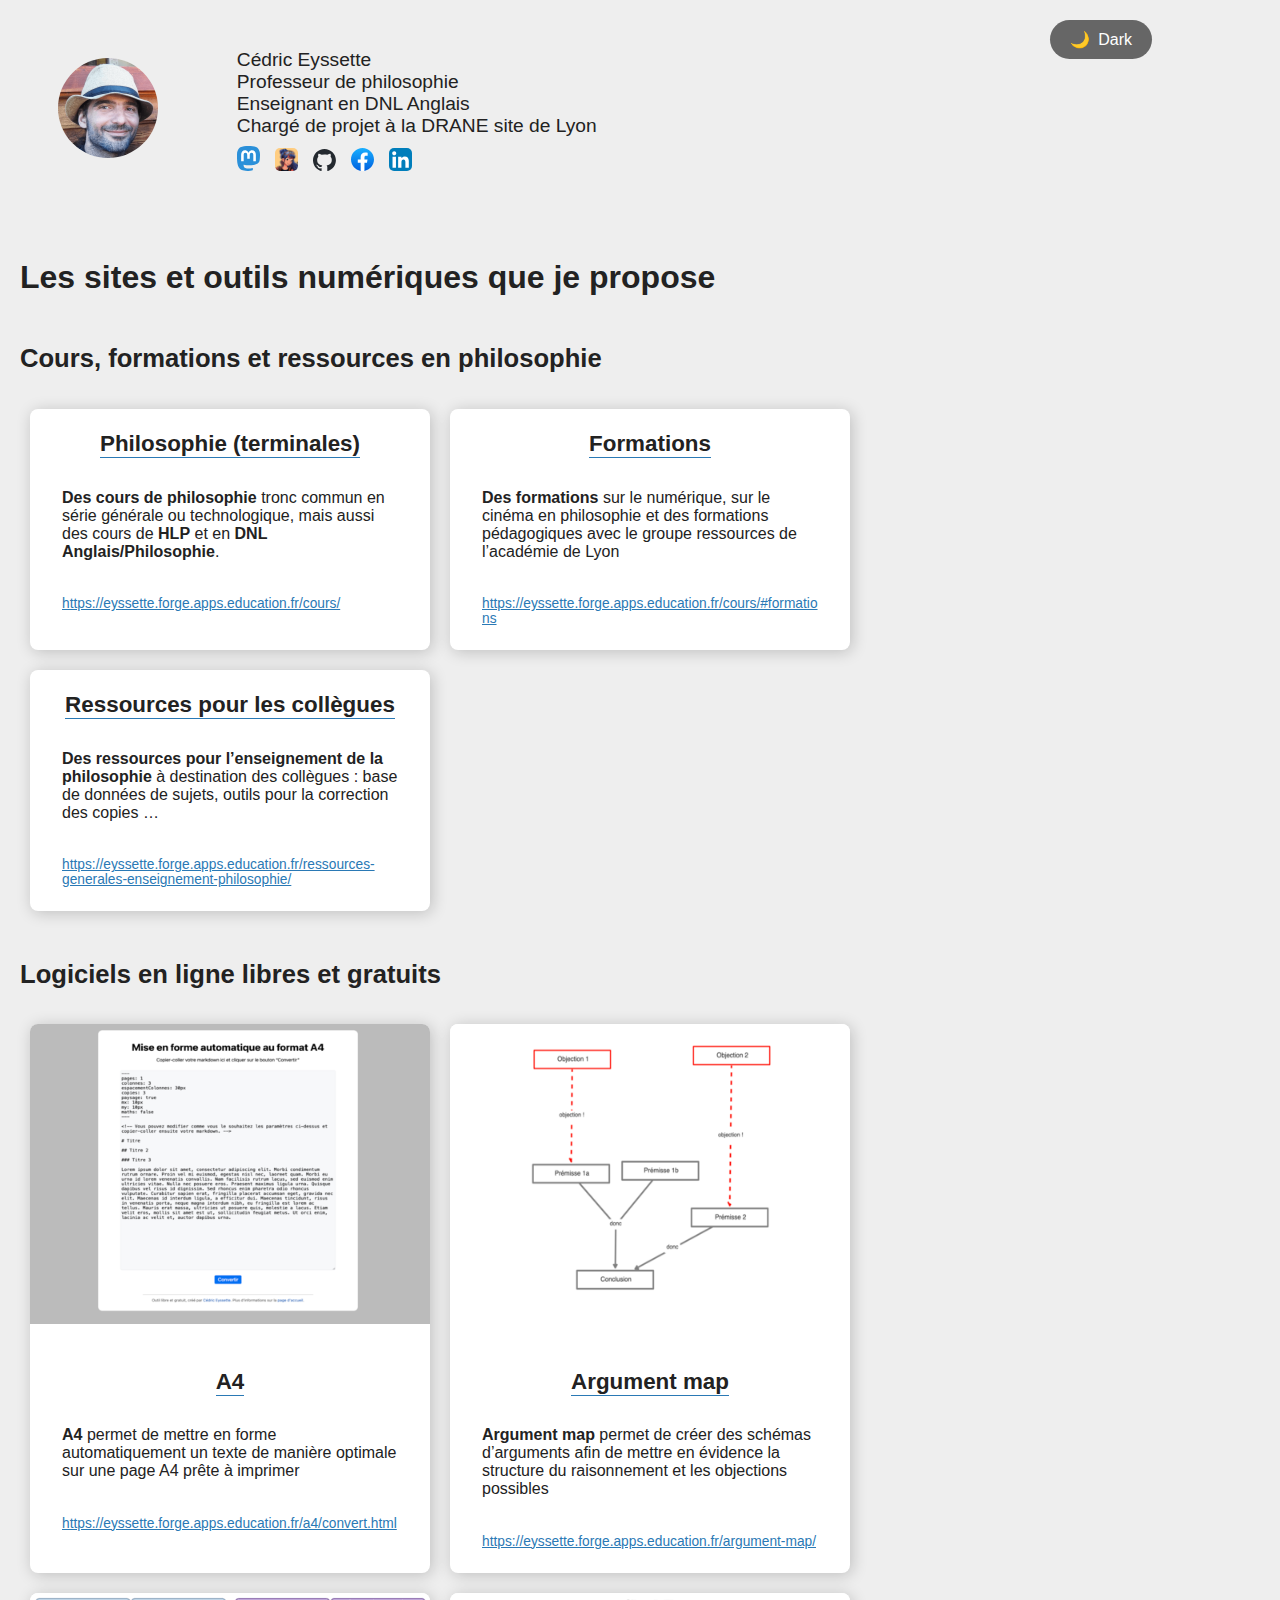
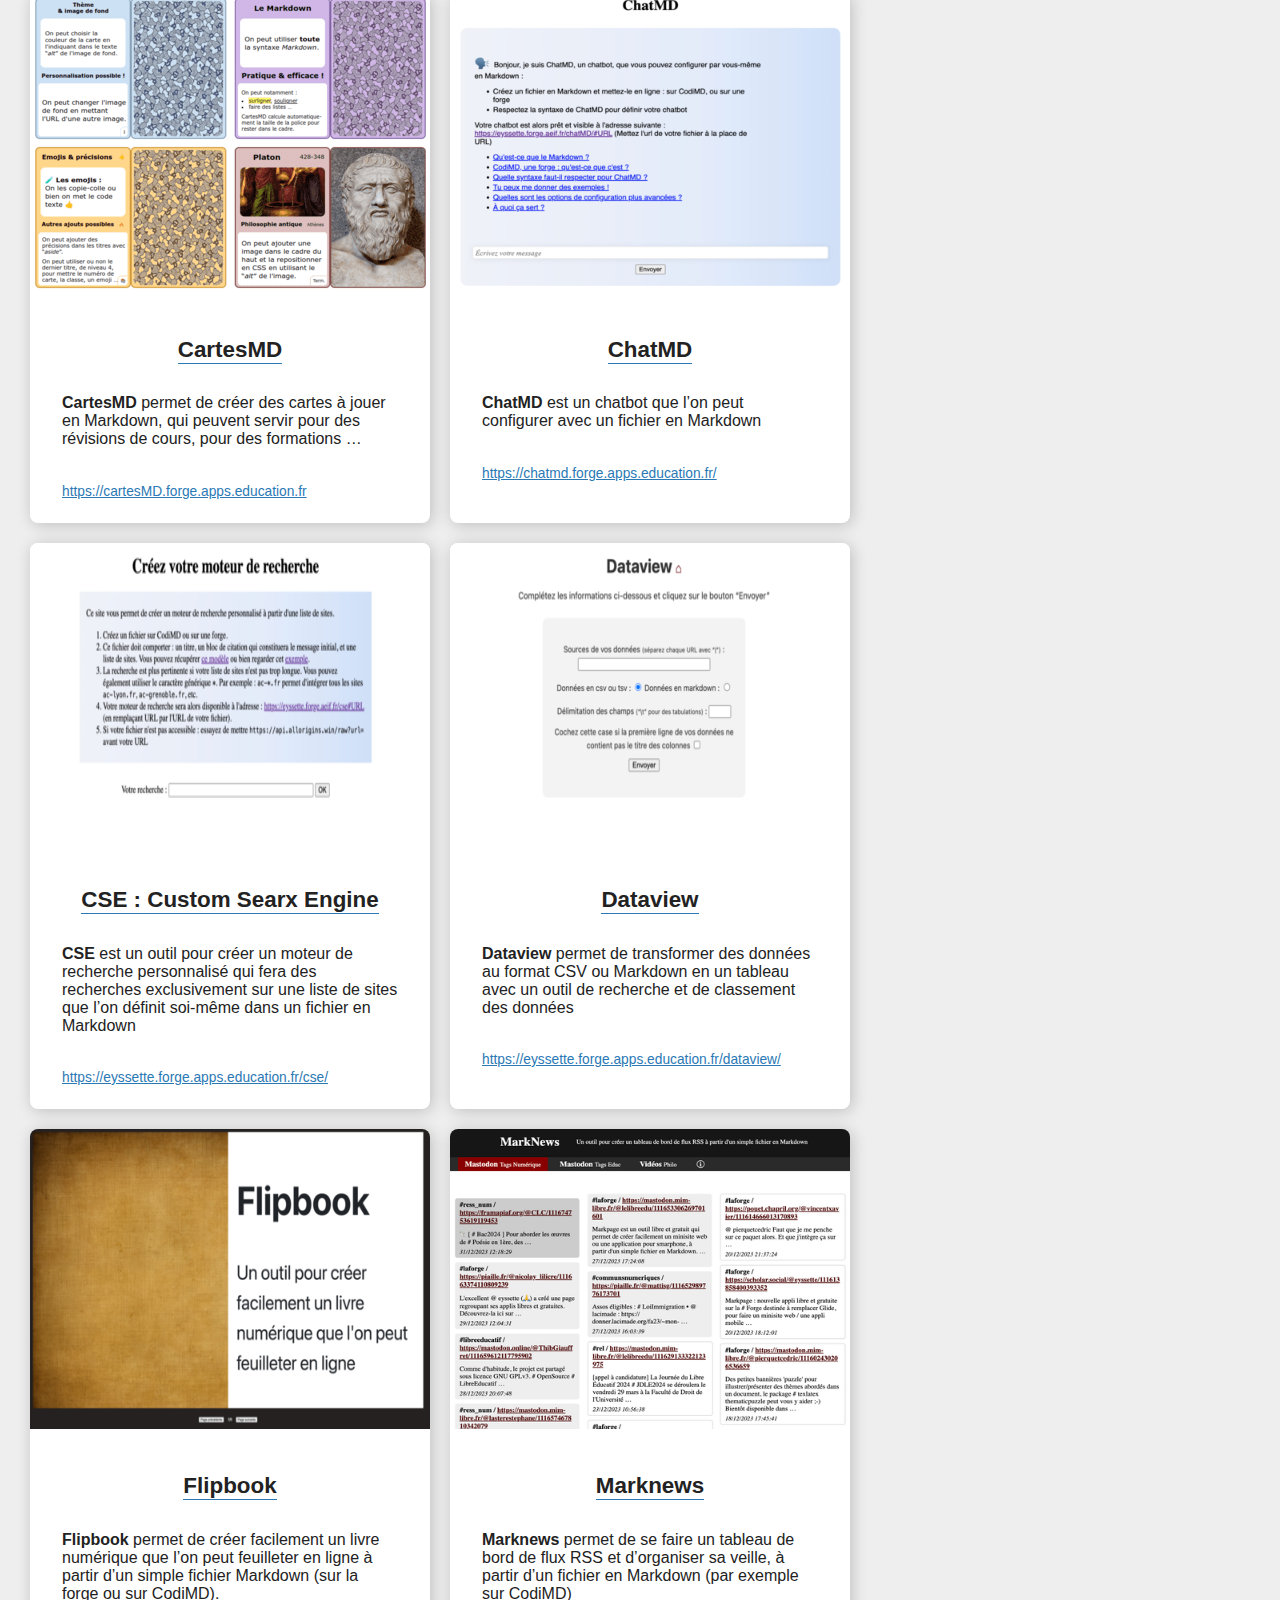
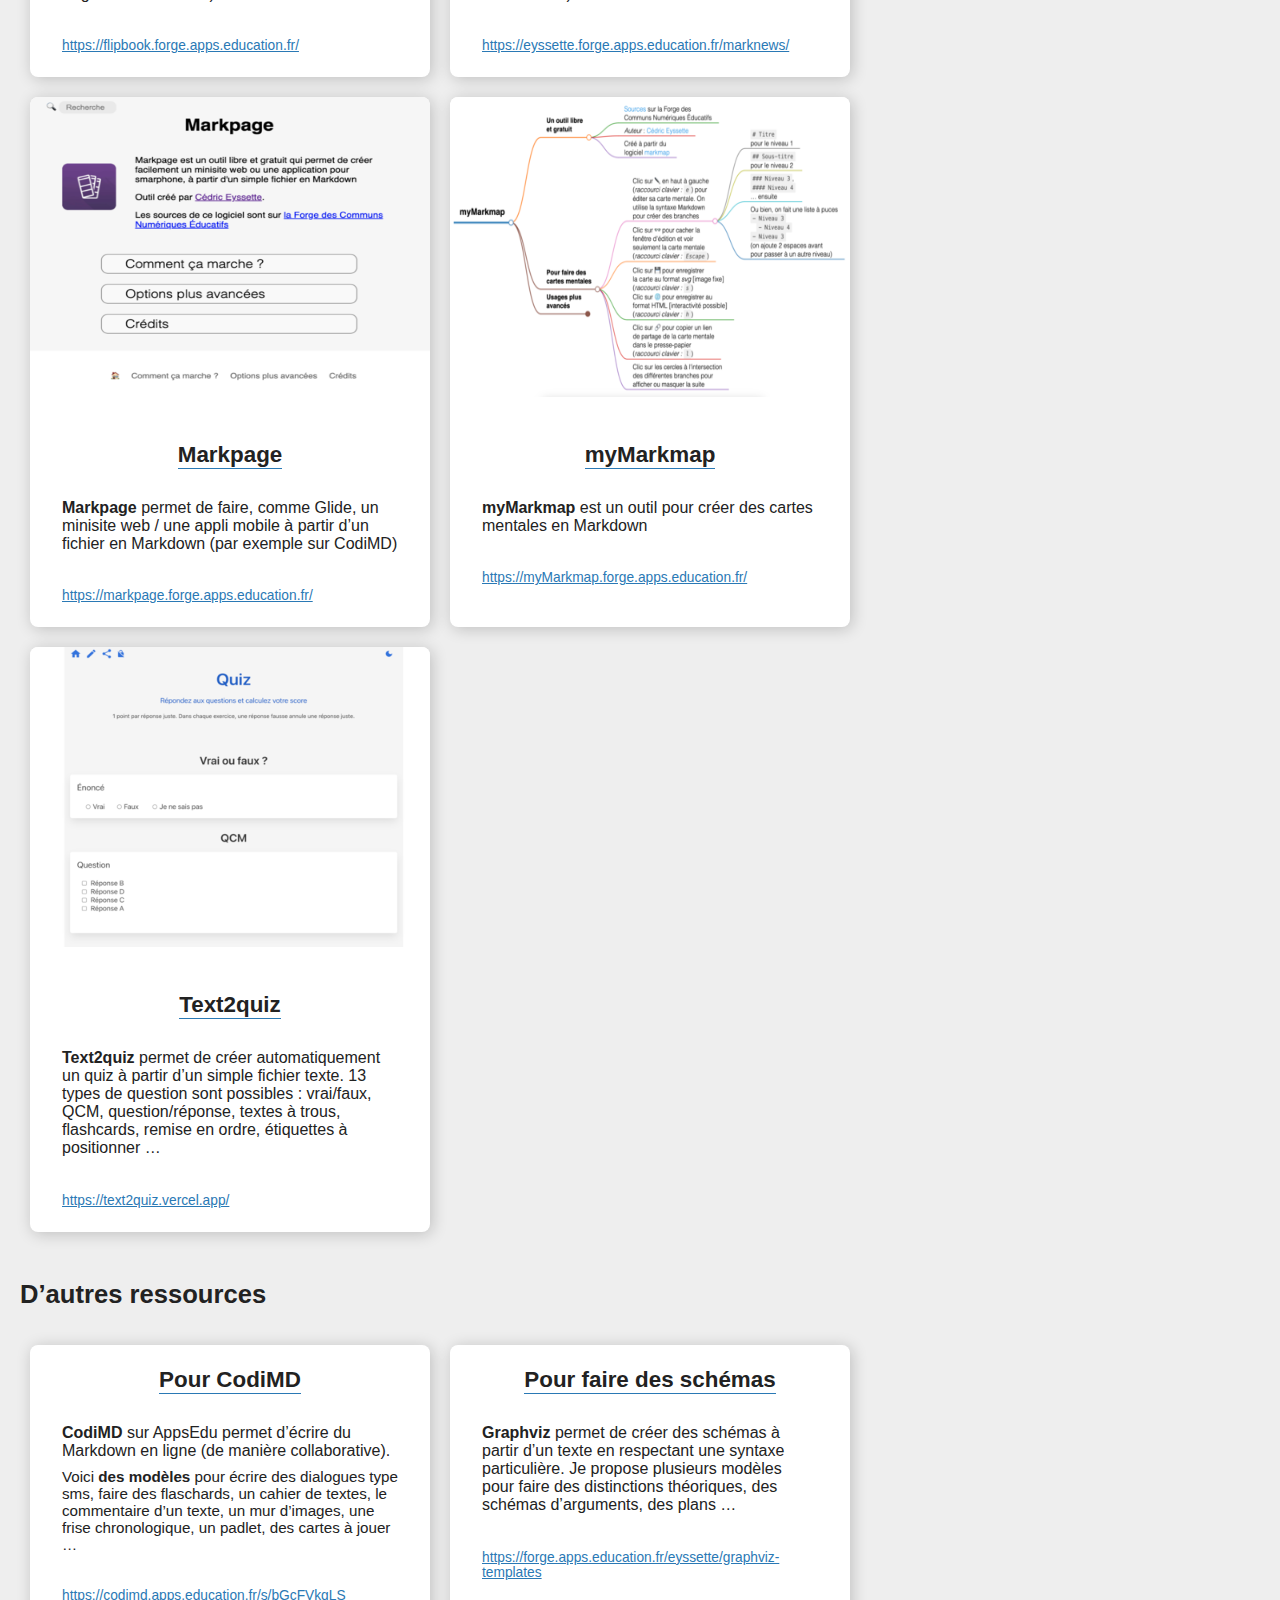
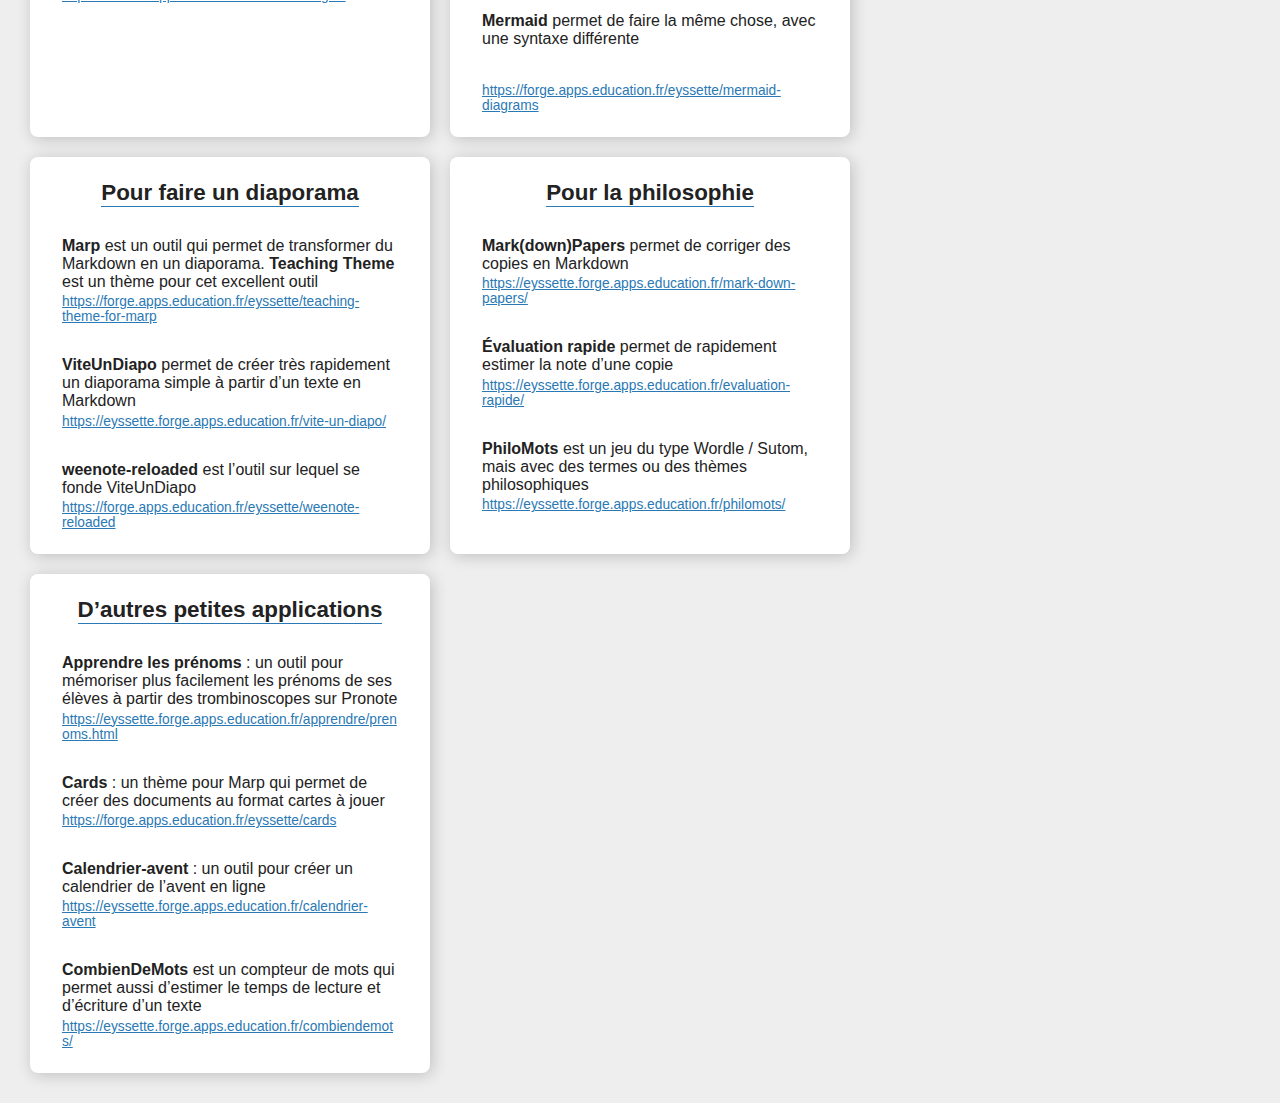
==== commit d92aef95: "Ajout CartesMD" ====
--- a/index.html
+++ b/index.html
@@ -5,7 +5,6 @@
   <meta name="generator" content="pandoc" />
   <meta name="viewport" content="width=device-width, initial-scale=1.0" />
   <meta name="author" content="Cédric Eyssette" />
-  <meta name="description" content="Sites et outils numériques proposés par Cédric Eyssette : cours de philosophie, formations pédagogiques, logiciels en ligne libres et gratuits souvent fondés sur l’utilisation du Markdown et hébergés sur la Forge" />
   <title>Sites et outils numériques proposés par Cédric Eyssette : cours de philosophie, formations pédagogiques, logiciels en ligne libres et gratuits souvent fondés sur l’utilisation du Markdown et hébergés sur la Forge</title>
   <link rel="icon" type="image/x-icon" href="favicon.ico">
   <link rel="stylesheet" href="style.css" />
@@ -13,233 +12,135 @@
 <body>
 <header>
 <figure>
-<img src="img/id.png" width="400" height="300" loading="lazy" alt="Cédric Eyssette" />
-<figcaption aria-hidden="true">Cédric Eyssette</figcaption>
+<img src="img/id.png" width="400" height="300" loading="lazy" alt="" /><figcaption>Cédric Eyssette</figcaption>
 </figure>
 <ul>
 <li>Cédric Eyssette</li>
 <li>Professeur de philosophie</li>
 <li>Enseignant en DNL Anglais</li>
 <li>Chargé de projet à la DRANE site de Lyon</li>
-<li><a href="https://scholar.social/@eyssette"><img src="img/mastodon.svg" width="400" height="300" loading="lazy" alt="Mastodon icon" /></a> <a
-href="https://forge.apps.education.fr/eyssette"><img src="img/brigit.png" width="400" height="300" loading="lazy"
-alt="Forge des Communs Numériques Éducatifs icon" /></a> <a
-href="https://github.com/eyssette"><img src="img/github.svg" width="400" height="300" loading="lazy"
-alt="Github icon" /></a> <a
-href="https://www.facebook.com/cedric.eyssette"><img src="img/facebook.svg" width="400" height="300" loading="lazy" alt="Facebook icon" /></a> <a
-href="https://www.linkedin.com/in/eyssette/"><img src="img/linkedin.svg" width="400" height="300" loading="lazy"
-alt="Linkedin icon" /></a></li>
+<li><a href="https://scholar.social/@eyssette"><img src="img/mastodon.svg" width="400" height="300" loading="lazy" alt="Mastodon icon" /></a> <a href="https://forge.apps.education.fr/eyssette"><img src="img/brigit.png" width="400" height="300" loading="lazy" alt="Forge des Communs Numériques Éducatifs icon" /></a> <a href="https://github.com/eyssette"><img src="img/github.svg" width="400" height="300" loading="lazy" alt="Github icon" /></a> <a href="https://www.facebook.com/cedric.eyssette"><img src="img/facebook.svg" width="400" height="300" loading="lazy" alt="Facebook icon" /></a> <a href="https://www.linkedin.com/in/eyssette/"><img src="img/linkedin.svg" width="400" height="300" loading="lazy" alt="Linkedin icon" /></a></li>
 </ul>
 </header>
 <main>
-<h1 id="les-sites-et-outils-numériques-que-je-propose">Les sites et
-outils numériques que je propose</h1>
-<h2 id="cours-formations-et-ressources-en-philosophie">Cours, formations
-et ressources en philosophie</h2>
+<h1 id="les-sites-et-outils-numériques-que-je-propose">Les sites et outils numériques que je propose</h1>
+<h2 id="cours-formations-et-ressources-en-philosophie">Cours, formations et ressources en philosophie</h2>
 <div id="content">
 <section>
 <h3 id="philosophie-terminales">Philosophie (terminales)</h3>
-<p><strong>Des cours de philosophie</strong> tronc commun en série
-générale ou technologique, mais aussi des cours de <strong>HLP</strong>
-et en <strong>DNL Anglais/Philosophie</strong>.</p>
-<p><a href="https://eyssette.forge.apps.education.fr/cours/"
-class="uri">https://eyssette.forge.apps.education.fr/cours/</a></p>
+<p><strong>Des cours de philosophie</strong> tronc commun en série générale ou technologique, mais aussi des cours de <strong>HLP</strong> et en <strong>DNL Anglais/Philosophie</strong>.</p>
+<p><a href="https://eyssette.forge.apps.education.fr/cours/" class="uri">https://eyssette.forge.apps.education.fr/cours/</a></p>
 </section>
 <section>
 <h3 id="formations">Formations</h3>
-<p><strong>Des formations</strong> sur le numérique, sur le cinéma en
-philosophie et des formations pédagogiques avec le groupe ressources de
-l’académie de Lyon</p>
-<p><a href="https://eyssette.forge.apps.education.fr/cours/#formations"
-class="uri">https://eyssette.forge.apps.education.fr/cours/#formations</a></p>
+<p><strong>Des formations</strong> sur le numérique, sur le cinéma en philosophie et des formations pédagogiques avec le groupe ressources de l’académie de Lyon</p>
+<p><a href="https://eyssette.forge.apps.education.fr/cours/#formations" class="uri">https://eyssette.forge.apps.education.fr/cours/#formations</a></p>
 </section>
 <section>
-<h3 id="ressources-pour-les-collègues">Ressources pour les
-collègues</h3>
-<p><strong>Des ressources pour l’enseignement de la philosophie</strong>
-à destination des collègues : base de données de sujets, outils pour la
-correction des copies …</p>
-<p><a
-href="https://eyssette.forge.apps.education.fr/ressources-generales-enseignement-philosophie/"
-class="uri">https://eyssette.forge.apps.education.fr/ressources-generales-enseignement-philosophie/</a></p>
+<h3 id="ressources-pour-les-collègues">Ressources pour les collègues</h3>
+<p><strong>Des ressources pour l’enseignement de la philosophie</strong> à destination des collègues : base de données de sujets, outils pour la correction des copies …</p>
+<p><a href="https://eyssette.forge.apps.education.fr/ressources-generales-enseignement-philosophie/" class="uri">https://eyssette.forge.apps.education.fr/ressources-generales-enseignement-philosophie/</a></p>
 </section>
-</div><h2 id="logiciels-en-ligne-libres-et-gratuits">Logiciels en ligne libres
-et gratuits</h2>
+</div><h2 id="logiciels-en-ligne-libres-et-gratuits">Logiciels en ligne libres et gratuits</h2>
 <div id="content">
 <section>
-<p><img src="img/a4.png" width="400" height="300" loading="lazy"
-alt="Interface du logiciel A4 : un champ texte à remplir et un bouton pour convertir son texte en une page A4 prête à imprimer" /> </p>
+<p><img src="img/a4.png" width="400" height="300" loading="lazy" alt="Interface du logiciel A4 : un champ texte à remplir et un bouton pour convertir son texte en une page A4 prête à imprimer" /> </p>
 <h3 id="a4">A4</h3>
-<p><strong>A4</strong> permet de mettre en forme automatiquement un
-texte de manière optimale sur une page A4 prête à imprimer</p>
-<p><a href="https://eyssette.forge.apps.education.fr/a4/convert.html"
-class="uri">https://eyssette.forge.apps.education.fr/a4/convert.html</a></p>
+<p><strong>A4</strong> permet de mettre en forme automatiquement un texte de manière optimale sur une page A4 prête à imprimer</p>
+<p><a href="https://eyssette.forge.apps.education.fr/a4/convert.html" class="uri">https://eyssette.forge.apps.education.fr/a4/convert.html</a></p>
 </section>
 <section>
-<p><img src="img/argumentMap.png" width="400" height="300" loading="lazy"
-alt="Interface du logiciel Argument map : chaque idée est dans une boîte liée à d’autres par des liens logiques ; une boîte et une flèche rouge signifie qu’on a une objection contre une idée" /> </p>
+<p><img src="img/argumentMap.png" width="400" height="300" loading="lazy" alt="Interface du logiciel Argument map : chaque idée est dans une boîte liée à d’autres par des liens logiques ; une boîte et une flèche rouge signifie qu’on a une objection contre une idée" /> </p>
 <h3 id="argument-map">Argument map</h3>
-<p><strong>Argument map</strong> permet de créer des schémas d’arguments
-afin de mettre en évidence la structure du raisonnement et les
-objections possibles</p>
-<p><a href="https://eyssette.forge.apps.education.fr/argument-map/"
-class="uri">https://eyssette.forge.apps.education.fr/argument-map/</a></p>
+<p><strong>Argument map</strong> permet de créer des schémas d’arguments afin de mettre en évidence la structure du raisonnement et les objections possibles</p>
+<p><a href="https://eyssette.forge.apps.education.fr/argument-map/" class="uri">https://eyssette.forge.apps.education.fr/argument-map/</a></p>
 </section>
 <section>
-<p><img src="img/chatMD.png" width="400" height="300" loading="lazy"
-alt="Interface du logiciel ChatMD : on a un chatbot avec un champ texte et le chatbot nous répond en fonction de ce qu’on lui indique" /> </p>
-<h3 id="chatmd">ChatMD</h3>
-<p><strong>ChatMD</strong> est un chatbot que l’on peut configurer avec
-un fichier en Markdown</p>
-<p><a href="https://eyssette.forge.apps.education.fr/chatMD/"
-class="uri">https://eyssette.forge.apps.education.fr/chatMD/</a></p>
+<p><img src="img/cartesMD.png" width="400" height="300" loading="lazy" alt="Interface du logiciel CartesMD : on a un champ de texte à gauche en markdown et le markdown est converti à droite en cartes à jouer" /> </p>
+<h3 id="cartesmd">CartesMD</h3>
+<p><strong>CartesMD</strong> permet de créer des cartes à jouer en Markdown, qui peuvent servir pour des révisions de cours, pour des formations …</p>
+<p><a href="https://cartesMD.forge.apps.education.fr" class="uri">https://cartesMD.forge.apps.education.fr</a></p>
 </section>
 <section>
-<p><img src="img/cse.png" width="400" height="300" loading="lazy"
-alt="Interface du logiciel CSE : on indique dans un champ texte l’objet de sa recherche et le logiciel nous renvoie vers les résultats de cette recherche sur une liste de sites prédéfinie" /> </p>
-<h3 id="cse-custom-searx-engine">CSE : Custom Searx Engine</h3>
-<p><strong>CSE</strong> est un outil pour créer un moteur de recherche
-personnalisé qui fera des recherches exclusivement sur une liste de
-sites que l’on définit soi-même dans un fichier en Markdown</p>
-<p><a href="https://eyssette.forge.apps.education.fr/cse/"
-class="uri">https://eyssette.forge.apps.education.fr/cse/</a></p>
+<p><img src="img/chatMD.png" width="400" height="300" loading="lazy" alt="Interface du logiciel ChatMD : on a un chatbot avec un champ texte et le chatbot nous répond en fonction de ce qu’on lui indique" /> </p>
+<h3 id="chatmd">ChatMD</h3>
+<p><strong>ChatMD</strong> est un chatbot que l’on peut configurer avec un fichier en Markdown</p>
+<p><a href="https://chatmd.forge.apps.education.fr/" class="uri">https://chatmd.forge.apps.education.fr/</a></p>
 </section>
 <section>
-<p><img src="img/dataview.png" width="400" height="300" loading="lazy"
-alt="Interface du logiciel Dataview : on indique la source de ses données et on peut ensuite convertir ses données en un tableau plus agréable à lire, avec un outil de recherche" /> </p>
-<h3 id="dataview">Dataview</h3>
-<p><strong>Dataview</strong> permet de transformer des données au format
-CSV ou Markdown en un tableau avec un outil de recherche et de
-classement des données</p>
-<p><a href="https://eyssette.forge.apps.education.fr/dataview/"
-class="uri">https://eyssette.forge.apps.education.fr/dataview/</a></p>
+<p><img src="img/cse.png" width="400" height="300" loading="lazy" alt="Interface du logiciel CSE : on indique dans un champ texte l’objet de sa recherche et le logiciel nous renvoie vers les résultats de cette recherche sur une liste de sites prédéfinie" /> </p>
+<h3 id="cse-custom-searx-engine">CSE : Custom Searx Engine</h3>
+<p><strong>CSE</strong> est un outil pour créer un moteur de recherche personnalisé qui fera des recherches exclusivement sur une liste de sites que l’on définit soi-même dans un fichier en Markdown</p>
+<p><a href="https://eyssette.forge.apps.education.fr/cse/" class="uri">https://eyssette.forge.apps.education.fr/cse/</a></p>
 </section>
 <section>
-<p><img src="img/flipbook.png" width="400" height="300" loading="lazy"
-alt="Page d’accueil de l’application Flipbook : on voit une page ouverte d’un livre avec un fond de couverture un peu doré" /> </p>
-<h3 id="flipbook">Flipbook</h3>
-<p><strong>Flipbook</strong> permet de créer facilement un livre
-numérique que l’on peut feuilleter en ligne à partir d’un simple fichier
-Markdown (sur la forge ou sur CodiMD).</p>
-<p><a href="https://eyssette.forge.apps.education.fr/flipbook/"
-class="uri">https://eyssette.forge.apps.education.fr/flipbook/</a></p>
+<p><img src="img/dataview.png" width="400" height="300" loading="lazy" alt="Interface du logiciel Dataview : on indique la source de ses données et on peut ensuite convertir ses données en un tableau plus agréable à lire, avec un outil de recherche" /> </p>
+<h3 id="dataview">Dataview</h3>
+<p><strong>Dataview</strong> permet de transformer des données au format CSV ou Markdown en un tableau avec un outil de recherche et de classement des données</p>
+<p><a href="https://eyssette.forge.apps.education.fr/dataview/" class="uri">https://eyssette.forge.apps.education.fr/dataview/</a></p>
 </section>
 <section>
-<p><img src="img/marknews.png" width="400" height="300" loading="lazy"
-alt="Page d’accueil de l’application Marknews : l’application affiche des onglets thématiques que l’on peut définir soi-même et pour chaque onglet la liste des articles issus des flux RSS qu’on a sélectionnés" /> </p>
-<h3 id="marknews">Marknews</h3>
-<p><strong>Marknews</strong> permet de se faire un tableau de bord de
-flux RSS et d’organiser sa veille, à partir d’un fichier en Markdown
-(par exemple sur CodiMD)</p>
-<p><a href="https://eyssette.forge.apps.education.fr/marknews/"
-class="uri">https://eyssette.forge.apps.education.fr/marknews/</a></p>
+<p><img src="img/flipbook.png" width="400" height="300" loading="lazy" alt="Page d’accueil de l’application Flipbook : on voit une page ouverte d’un livre avec un fond de couverture un peu doré" /> </p>
+<h3 id="flipbook">Flipbook</h3>
+<p><strong>Flipbook</strong> permet de créer facilement un livre numérique que l’on peut feuilleter en ligne à partir d’un simple fichier Markdown (sur la forge ou sur CodiMD).</p>
+<p><a href="https://flipbook.forge.apps.education.fr/" class="uri">https://flipbook.forge.apps.education.fr/</a></p>
 </section>
 <section>
-<p><img src="img/markpage.png" width="400" height="300" loading="lazy"
-alt="Page d’accueil de l’application Markpage : l’application affiche un message initial qu’on peut configurer, puis des boutons qui sont des liens vers différents onglets (qu’on retrouve en bas de page). Il y a aussi un outil de recherche intégré en haut à droite." /> </p>
-<h3 id="markpage">Markpage</h3>
-<p><strong>Markpage</strong> permet de faire, comme Glide, un minisite
-web / une appli mobile à partir d’un fichier en Markdown (par exemple
-sur CodiMD)</p>
-<p><a href="https://eyssette.forge.apps.education.fr/markpage/"
-class="uri">https://eyssette.forge.apps.education.fr/markpage/</a></p>
+<p><img src="img/marknews.png" width="400" height="300" loading="lazy" alt="Page d’accueil de l’application Marknews : l’application affiche des onglets thématiques que l’on peut définir soi-même et pour chaque onglet la liste des articles issus des flux RSS qu’on a sélectionnés" /> </p>
+<h3 id="marknews">Marknews</h3>
+<p><strong>Marknews</strong> permet de se faire un tableau de bord de flux RSS et d’organiser sa veille, à partir d’un fichier en Markdown (par exemple sur CodiMD)</p>
+<p><a href="https://eyssette.forge.apps.education.fr/marknews/" class="uri">https://eyssette.forge.apps.education.fr/marknews/</a></p>
 </section>
 <section>
-<p><img src="img/myMarkmap.png" width="400" height="300" loading="lazy"
-alt="Interface du logiciel myMarkmap : on voit une carte mentale qui est automatiquement générée par le logiciel à partir d’un texte en Markdown que l’on peut rentrer dans le logiciel en ligne" /> </p>
-<h3 id="mymarkmap">myMarkmap</h3>
-<p><strong>myMarkmap</strong> est un outil pour créer des cartes
-mentales en Markdown</p>
-<p><a href="https://eyssette.forge.apps.education.fr/myMarkmap"
-class="uri">https://eyssette.forge.apps.education.fr/myMarkmap</a></p>
+<p><img src="img/markpage.png" width="400" height="300" loading="lazy" alt="Page d’accueil de l’application Markpage : l’application affiche un message initial qu’on peut configurer, puis des boutons qui sont des liens vers différents onglets (qu’on retrouve en bas de page). Il y a aussi un outil de recherche intégré en haut à droite." /> </p>
+<h3 id="markpage">Markpage</h3>
+<p><strong>Markpage</strong> permet de faire, comme Glide, un minisite web / une appli mobile à partir d’un fichier en Markdown (par exemple sur CodiMD)</p>
+<p><a href="https://markpage.forge.apps.education.fr/" class="uri">https://markpage.forge.apps.education.fr/</a></p>
 </section>
 <section>
-<p><img src="img/text2quiz.png" width="400" height="300" loading="lazy"
-alt="Interface du logiciel Text2quiz : on voit un quiz généré par text2quiz avec un vrai/faux et un qcm" /> </p>
+<p><img src="img/myMarkmap.png" width="400" height="300" loading="lazy" alt="Interface du logiciel myMarkmap : on voit une carte mentale qui est automatiquement générée par le logiciel à partir d’un texte en Markdown que l’on peut rentrer dans le logiciel en ligne" /> </p>
+<h3 id="mymarkmap">myMarkmap</h3>
+<p><strong>myMarkmap</strong> est un outil pour créer des cartes mentales en Markdown</p>
+<p><a href="https://myMarkmap.forge.apps.education.fr/" class="uri">https://myMarkmap.forge.apps.education.fr/</a></p>
+</section>
+<section>
+<p><img src="img/text2quiz.png" width="400" height="300" loading="lazy" alt="Interface du logiciel Text2quiz : on voit un quiz généré par text2quiz avec un vrai/faux et un qcm" /> </p>
 <h3 id="text2quiz">Text2quiz</h3>
-<p><strong>Text2quiz</strong> permet de créer automatiquement un quiz à
-partir d’un simple fichier texte. 13 types de question sont possibles :
-vrai/faux, QCM, question/réponse, textes à trous, flashcards, remise en
-ordre, étiquettes à positionner …</p>
-<p><a href="https://text2quiz.vercel.app/"
-class="uri">https://text2quiz.vercel.app/</a></p>
+<p><strong>Text2quiz</strong> permet de créer automatiquement un quiz à partir d’un simple fichier texte. 13 types de question sont possibles : vrai/faux, QCM, question/réponse, textes à trous, flashcards, remise en ordre, étiquettes à positionner …</p>
+<p><a href="https://text2quiz.vercel.app/" class="uri">https://text2quiz.vercel.app/</a></p>
 </section>
 </div><h2 id="dautres-ressources">D’autres ressources</h2>
 <div id="content">
 <section>
 <h3 id="pour-codimd">Pour CodiMD</h3>
-<p><strong>CodiMD</strong> sur AppsEdu permet d’écrire du Markdown en
-ligne (de manière collaborative). <span>Voici <strong>des
-modèles</strong> pour écrire des dialogues type sms, faire des
-flaschards, un cahier de textes, le commentaire d’un texte, un mur
-d’images, une frise chronologique, un padlet, des cartes à jouer
-…</span></p>
-<p><a href="https://codimd.apps.education.fr/s/bGcFVkgLS"
-class="uri">https://codimd.apps.education.fr/s/bGcFVkgLS</a></p>
+<p><strong>CodiMD</strong> sur AppsEdu permet d’écrire du Markdown en ligne (de manière collaborative). <span>Voici <strong>des modèles</strong> pour écrire des dialogues type sms, faire des flaschards, un cahier de textes, le commentaire d’un texte, un mur d’images, une frise chronologique, un padlet, des cartes à jouer …</span></p>
+<p><a href="https://codimd.apps.education.fr/s/bGcFVkgLS" class="uri">https://codimd.apps.education.fr/s/bGcFVkgLS</a></p>
 </section>
 <section>
 <h3 id="pour-faire-des-schémas">Pour faire des schémas</h3>
-<p><strong>Graphviz</strong> permet de créer des schémas à partir d’un
-texte en respectant une syntaxe particulière. Je propose plusieurs
-modèles pour faire des distinctions théoriques, des schémas d’arguments,
-des plans …</p>
-<p><a href="https://forge.apps.education.fr/eyssette/graphviz-templates"
-class="uri">https://forge.apps.education.fr/eyssette/graphviz-templates</a></p>
-<p><strong>Mermaid</strong> permet de faire la même chose, avec une
-syntaxe différente</p>
-<p><a href="https://forge.apps.education.fr/eyssette/mermaid-diagrams"
-class="uri">https://forge.apps.education.fr/eyssette/mermaid-diagrams</a></p>
+<p><strong>Graphviz</strong> permet de créer des schémas à partir d’un texte en respectant une syntaxe particulière. Je propose plusieurs modèles pour faire des distinctions théoriques, des schémas d’arguments, des plans …</p>
+<p><a href="https://forge.apps.education.fr/eyssette/graphviz-templates" class="uri">https://forge.apps.education.fr/eyssette/graphviz-templates</a></p>
+<p><strong>Mermaid</strong> permet de faire la même chose, avec une syntaxe différente</p>
+<p><a href="https://forge.apps.education.fr/eyssette/mermaid-diagrams" class="uri">https://forge.apps.education.fr/eyssette/mermaid-diagrams</a></p>
 </section>
 <section>
 <h3 id="pour-faire-un-diaporama">Pour faire un diaporama</h3>
-<p><strong>Marp</strong> est un outil qui permet de transformer du
-Markdown en un diaporama. <strong>Teaching Theme</strong> est un thème
-pour cet excellent outil <a
-href="https://forge.apps.education.fr/eyssette/teaching-theme-for-marp"
-class="uri">https://forge.apps.education.fr/eyssette/teaching-theme-for-marp</a></p>
-<p><strong>ViteUnDiapo</strong> permet de créer très rapidement un
-diaporama simple à partir d’un texte en Markdown <a
-href="https://eyssette.forge.apps.education.fr/vite-un-diapo/"
-class="uri">https://eyssette.forge.apps.education.fr/vite-un-diapo/</a></p>
-<p><strong>weenote-reloaded</strong> est l’outil sur lequel se fonde
-ViteUnDiapo <a
-href="https://forge.apps.education.fr/eyssette/weenote-reloaded"
-class="uri">https://forge.apps.education.fr/eyssette/weenote-reloaded</a></p>
+<p><strong>Marp</strong> est un outil qui permet de transformer du Markdown en un diaporama. <strong>Teaching Theme</strong> est un thème pour cet excellent outil <a href="https://forge.apps.education.fr/eyssette/teaching-theme-for-marp" class="uri">https://forge.apps.education.fr/eyssette/teaching-theme-for-marp</a></p>
+<p><strong>ViteUnDiapo</strong> permet de créer très rapidement un diaporama simple à partir d’un texte en Markdown <a href="https://eyssette.forge.apps.education.fr/vite-un-diapo/" class="uri">https://eyssette.forge.apps.education.fr/vite-un-diapo/</a></p>
+<p><strong>weenote-reloaded</strong> est l’outil sur lequel se fonde ViteUnDiapo <a href="https://forge.apps.education.fr/eyssette/weenote-reloaded" class="uri">https://forge.apps.education.fr/eyssette/weenote-reloaded</a></p>
 </section>
 <section>
 <h3 id="pour-la-philosophie">Pour la philosophie</h3>
-<p><strong>Mark(down)Papers</strong> permet de corriger des copies en
-Markdown <a
-href="https://eyssette.forge.apps.education.fr/mark-down-papers/"
-class="uri">https://eyssette.forge.apps.education.fr/mark-down-papers/</a></p>
-<p><strong>Évaluation rapide</strong> permet de rapidement estimer la
-note d’une copie <a
-href="https://eyssette.forge.apps.education.fr/evaluation-rapide/"
-class="uri">https://eyssette.forge.apps.education.fr/evaluation-rapide/</a></p>
-<p><strong>PhiloMots</strong> est un jeu du type Wordle / Sutom, mais
-avec des termes ou des thèmes philosophiques <a
-href="https://eyssette.forge.apps.education.fr/philomots/"
-class="uri">https://eyssette.forge.apps.education.fr/philomots/</a></p>
+<p><strong>Mark(down)Papers</strong> permet de corriger des copies en Markdown <a href="https://eyssette.forge.apps.education.fr/mark-down-papers/" class="uri">https://eyssette.forge.apps.education.fr/mark-down-papers/</a></p>
+<p><strong>Évaluation rapide</strong> permet de rapidement estimer la note d’une copie <a href="https://eyssette.forge.apps.education.fr/evaluation-rapide/" class="uri">https://eyssette.forge.apps.education.fr/evaluation-rapide/</a></p>
+<p><strong>PhiloMots</strong> est un jeu du type Wordle / Sutom, mais avec des termes ou des thèmes philosophiques <a href="https://eyssette.forge.apps.education.fr/philomots/" class="uri">https://eyssette.forge.apps.education.fr/philomots/</a></p>
 </section>
 <section>
 <h3 id="dautres-petites-applications">D’autres petites applications</h3>
-<p><strong>Apprendre les prénoms</strong> : un outil pour mémoriser plus
-facilement les prénoms de ses élèves à partir des trombinoscopes sur
-Pronote <a
-href="https://eyssette.forge.apps.education.fr/apprendre/prenoms.html"
-class="uri">https://eyssette.forge.apps.education.fr/apprendre/prenoms.html</a></p>
-<p><strong>Cards</strong> : un thème pour Marp qui permet de créer des
-documents au format cartes à jouer <a
-href="https://forge.apps.education.fr/eyssette/cards"
-class="uri">https://forge.apps.education.fr/eyssette/cards</a></p>
-<p><strong>Calendrier-avent</strong> : un outil pour créer un calendrier
-de l’avent en ligne <a
-href="https://eyssette.forge.apps.education.fr/calendrier-avent"
-class="uri">https://eyssette.forge.apps.education.fr/calendrier-avent</a></p>
-<p><strong>CombienDeMots</strong> est un compteur de mots qui permet
-aussi d’estimer le temps de lecture et d’écriture d’un texte <a
-href="https://eyssette.forge.apps.education.fr/combiendemots/"
-class="uri">https://eyssette.forge.apps.education.fr/combiendemots/</a></p>
+<p><strong>Apprendre les prénoms</strong> : un outil pour mémoriser plus facilement les prénoms de ses élèves à partir des trombinoscopes sur Pronote <a href="https://eyssette.forge.apps.education.fr/apprendre/prenoms.html" class="uri">https://eyssette.forge.apps.education.fr/apprendre/prenoms.html</a></p>
+<p><strong>Cards</strong> : un thème pour Marp qui permet de créer des documents au format cartes à jouer <a href="https://forge.apps.education.fr/eyssette/cards" class="uri">https://forge.apps.education.fr/eyssette/cards</a></p>
+<p><strong>Calendrier-avent</strong> : un outil pour créer un calendrier de l’avent en ligne <a href="https://eyssette.forge.apps.education.fr/calendrier-avent" class="uri">https://eyssette.forge.apps.education.fr/calendrier-avent</a></p>
+<p><strong>CombienDeMots</strong> est un compteur de mots qui permet aussi d’estimer le temps de lecture et d’écriture d’un texte <a href="https://eyssette.forge.apps.education.fr/combiendemots/" class="uri">https://eyssette.forge.apps.education.fr/combiendemots/</a></p>
 </div>
 </main>
 </section>
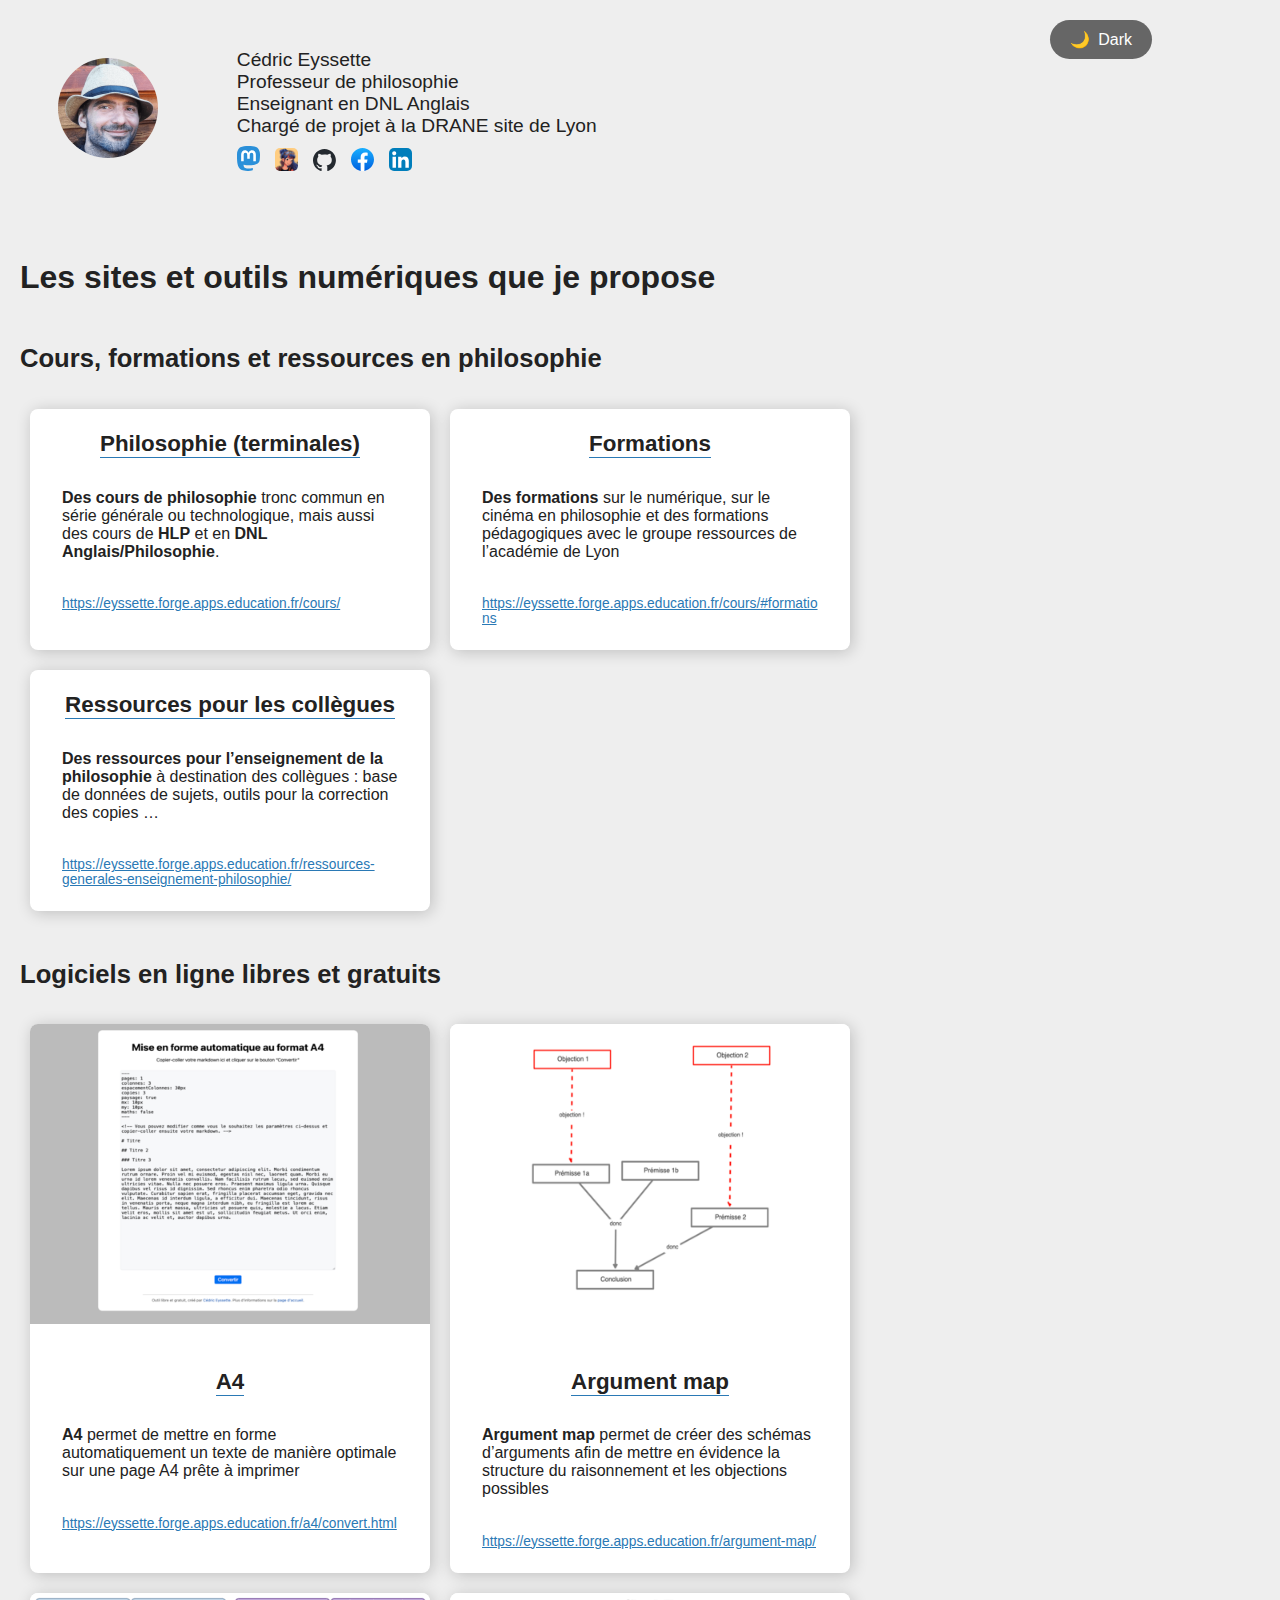
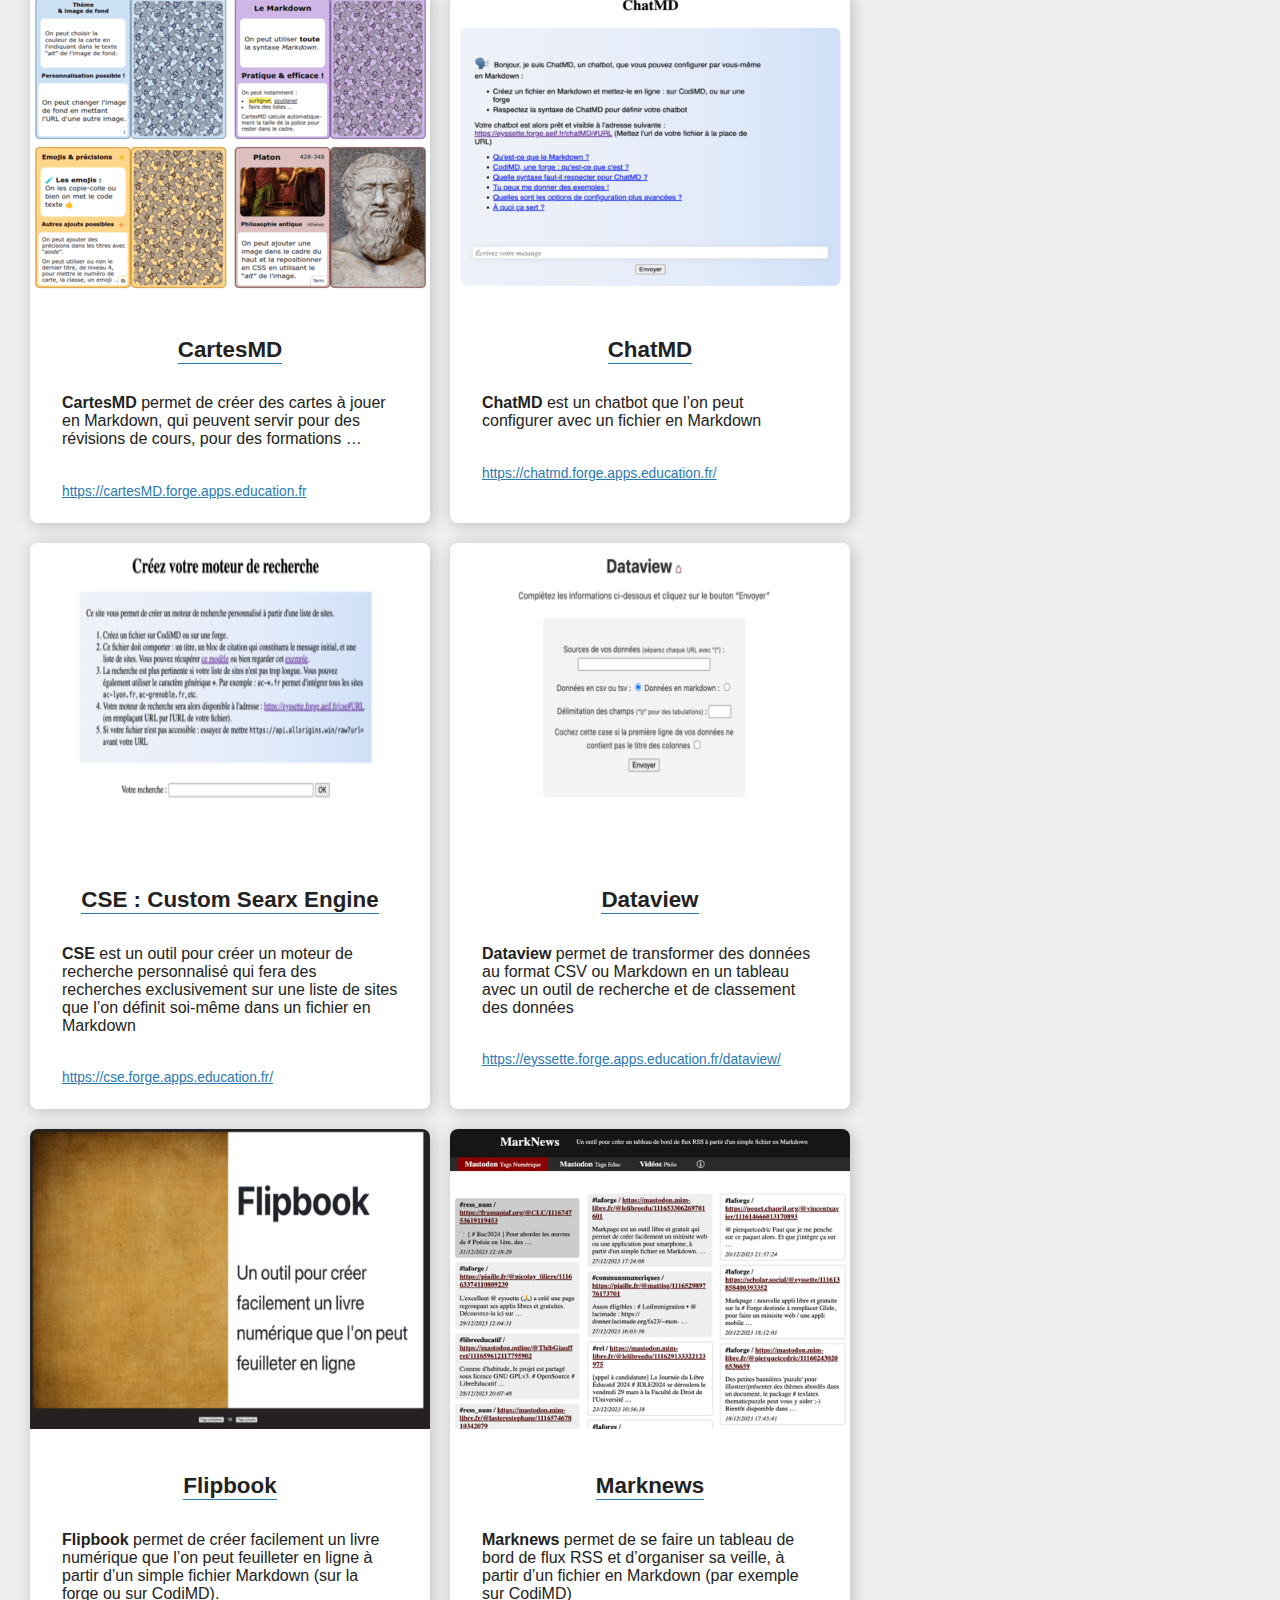
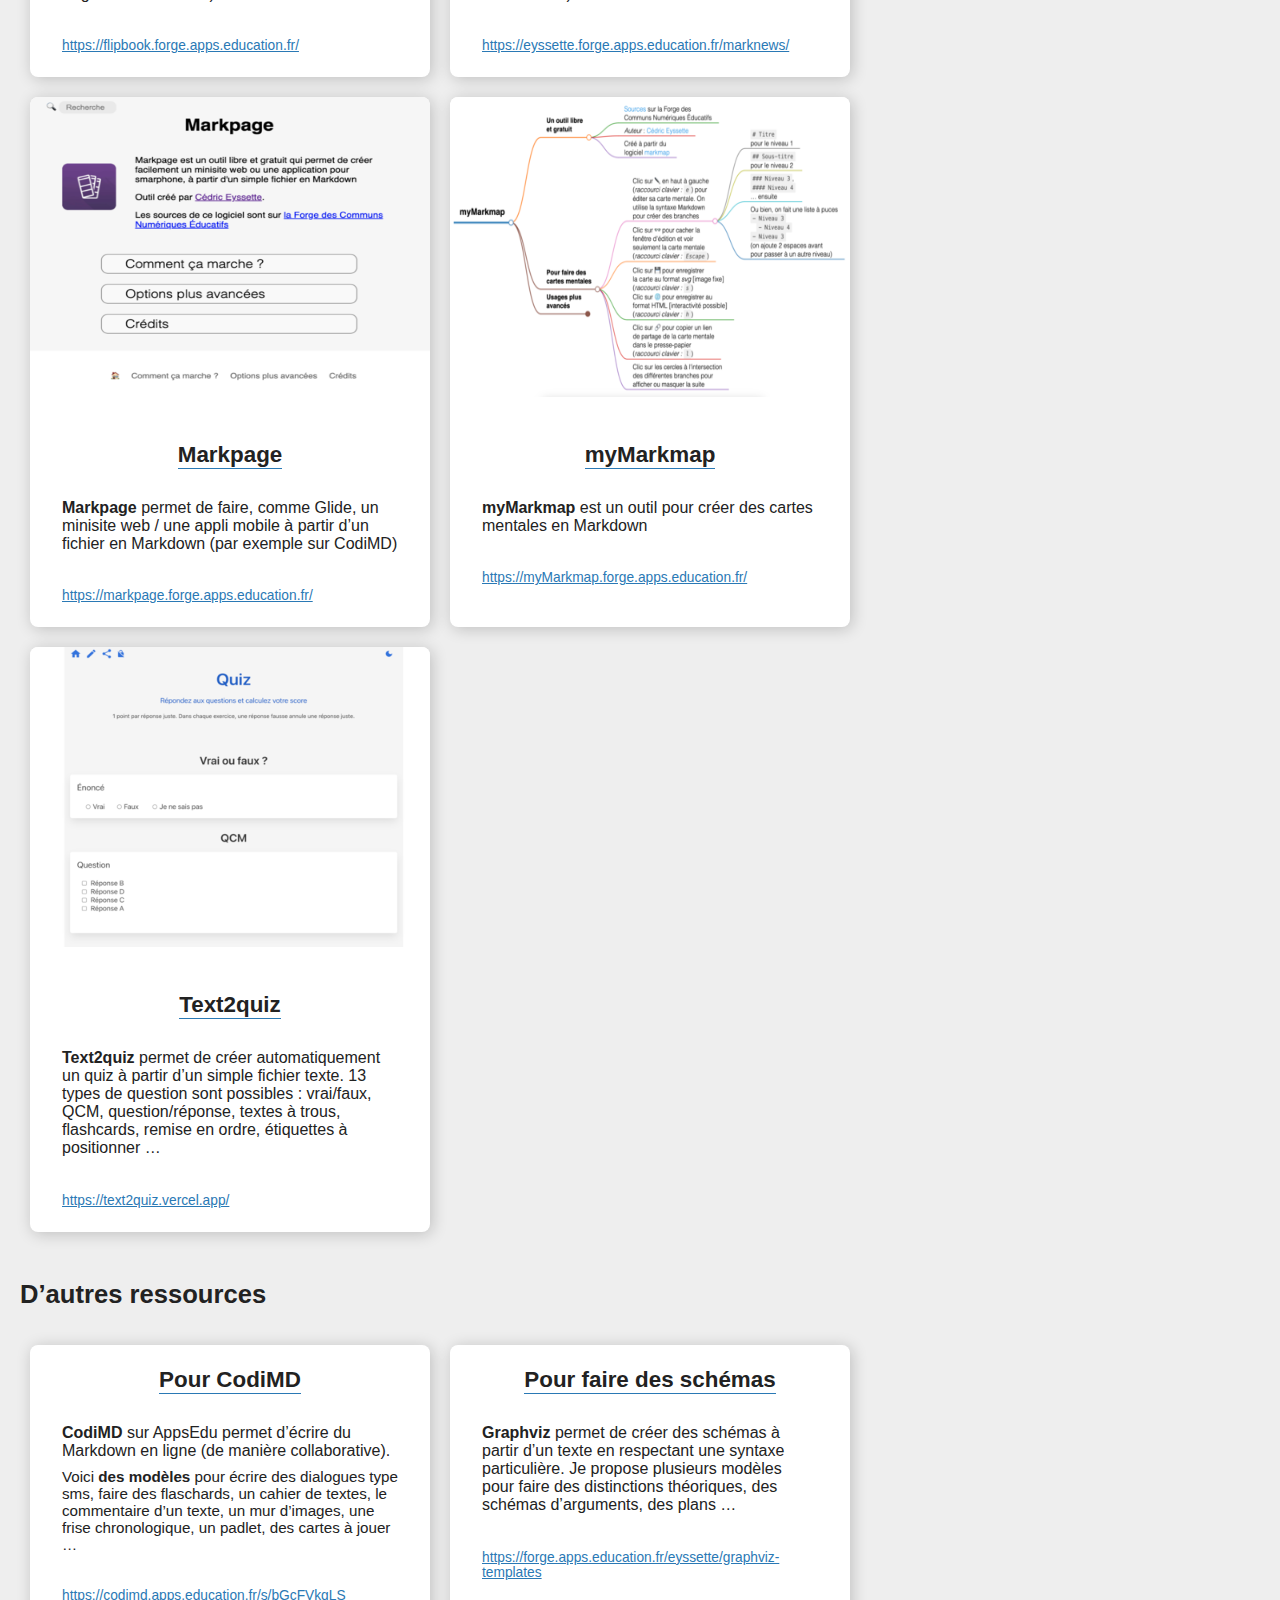
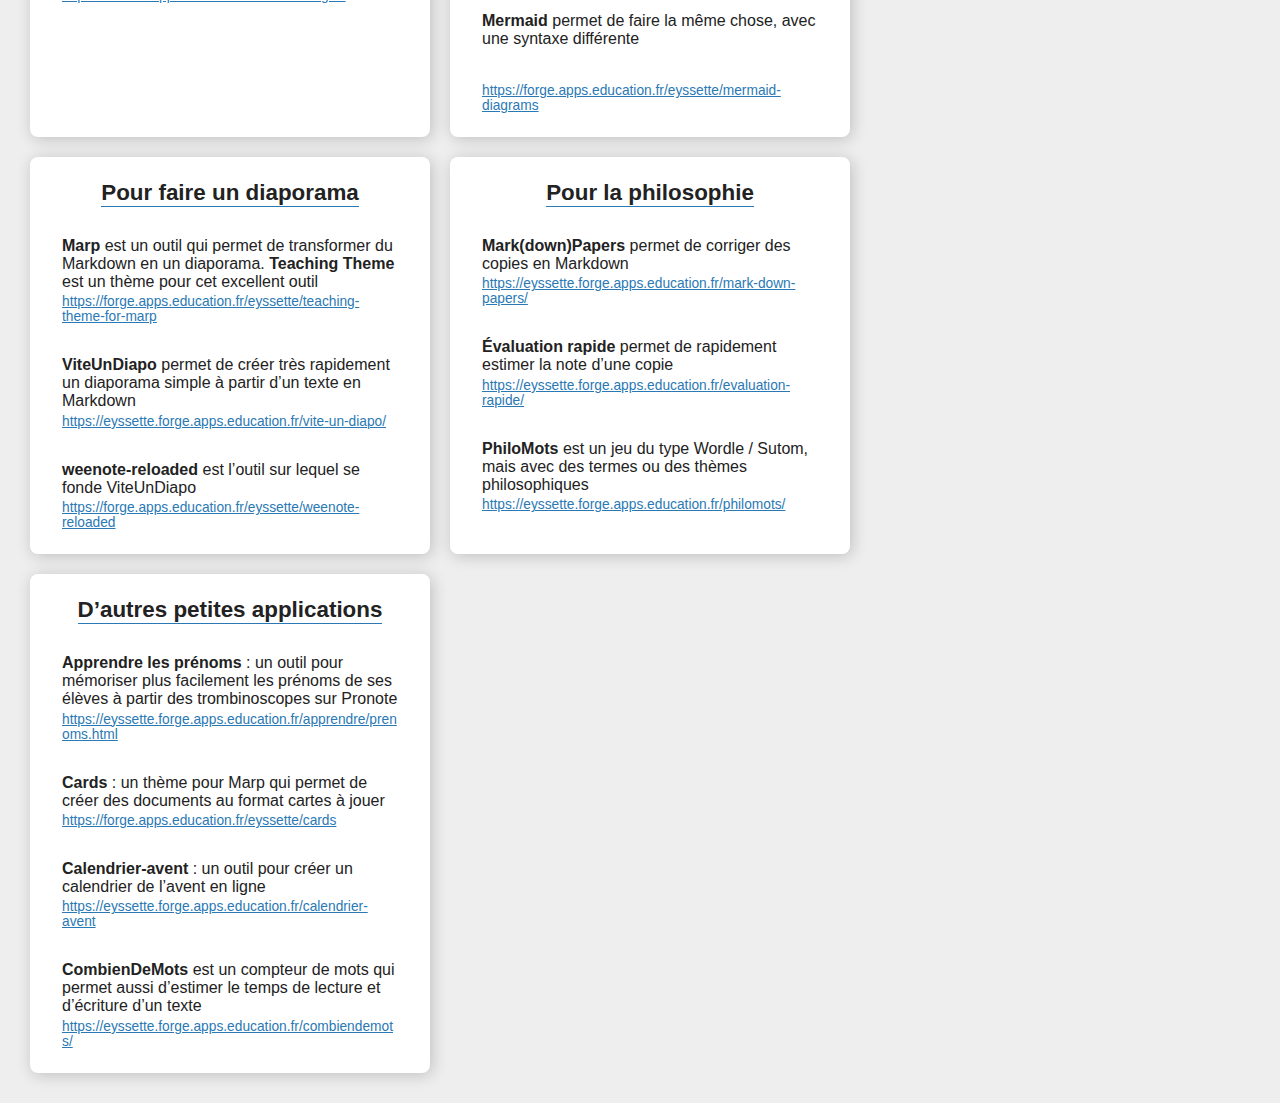
==== commit 1b643d01: "appli CSE : URL dédiée" ====
--- a/index.html
+++ b/index.html
@@ -71,7 +71,7 @@
 <p><img src="img/cse.png" width="400" height="300" loading="lazy" alt="Interface du logiciel CSE : on indique dans un champ texte l’objet de sa recherche et le logiciel nous renvoie vers les résultats de cette recherche sur une liste de sites prédéfinie" /> </p>
 <h3 id="cse-custom-searx-engine">CSE : Custom Searx Engine</h3>
 <p><strong>CSE</strong> est un outil pour créer un moteur de recherche personnalisé qui fera des recherches exclusivement sur une liste de sites que l’on définit soi-même dans un fichier en Markdown</p>
-<p><a href="https://eyssette.forge.apps.education.fr/cse/" class="uri">https://eyssette.forge.apps.education.fr/cse/</a></p>
+<p><a href="https://cse.forge.apps.education.fr/" class="uri">https://cse.forge.apps.education.fr/</a></p>
 </section>
 <section>
 <p><img src="img/dataview.png" width="400" height="300" loading="lazy" alt="Interface du logiciel Dataview : on indique la source de ses données et on peut ensuite convertir ses données en un tableau plus agréable à lire, avec un outil de recherche" /> </p>
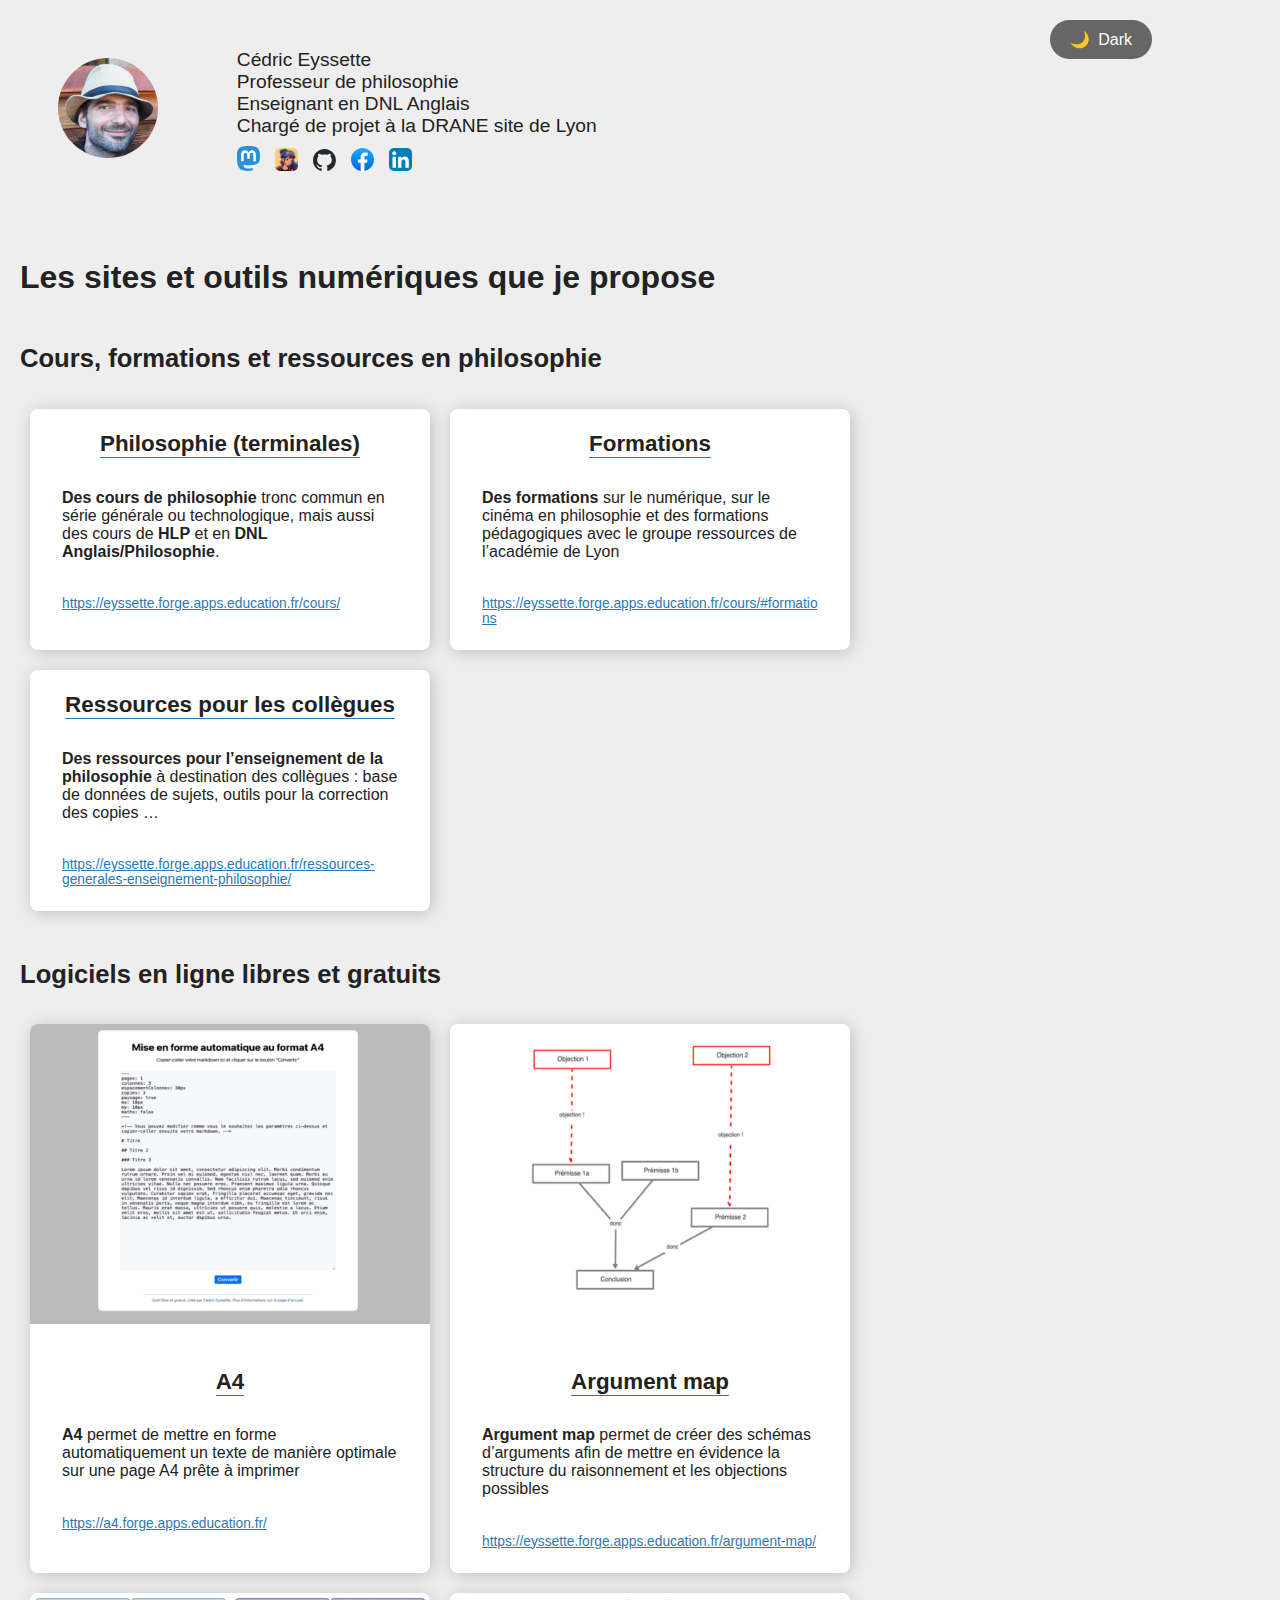
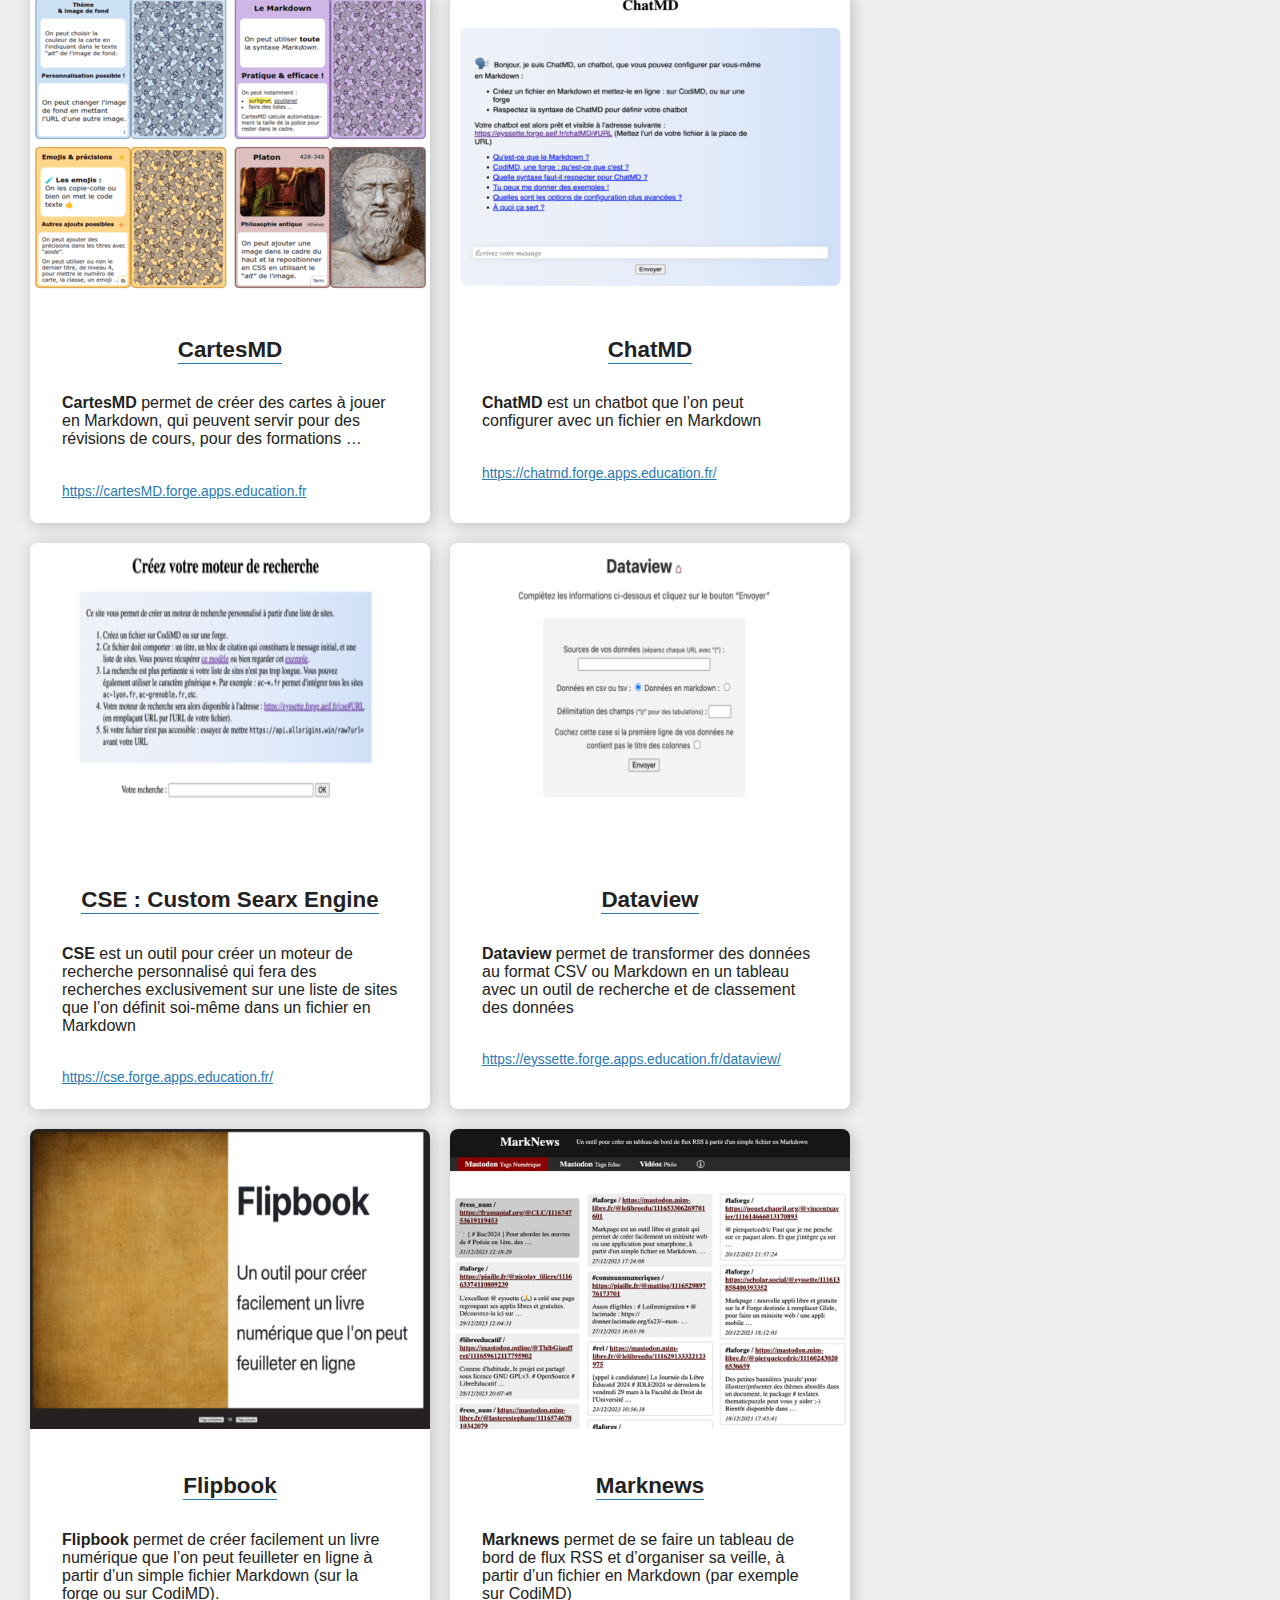
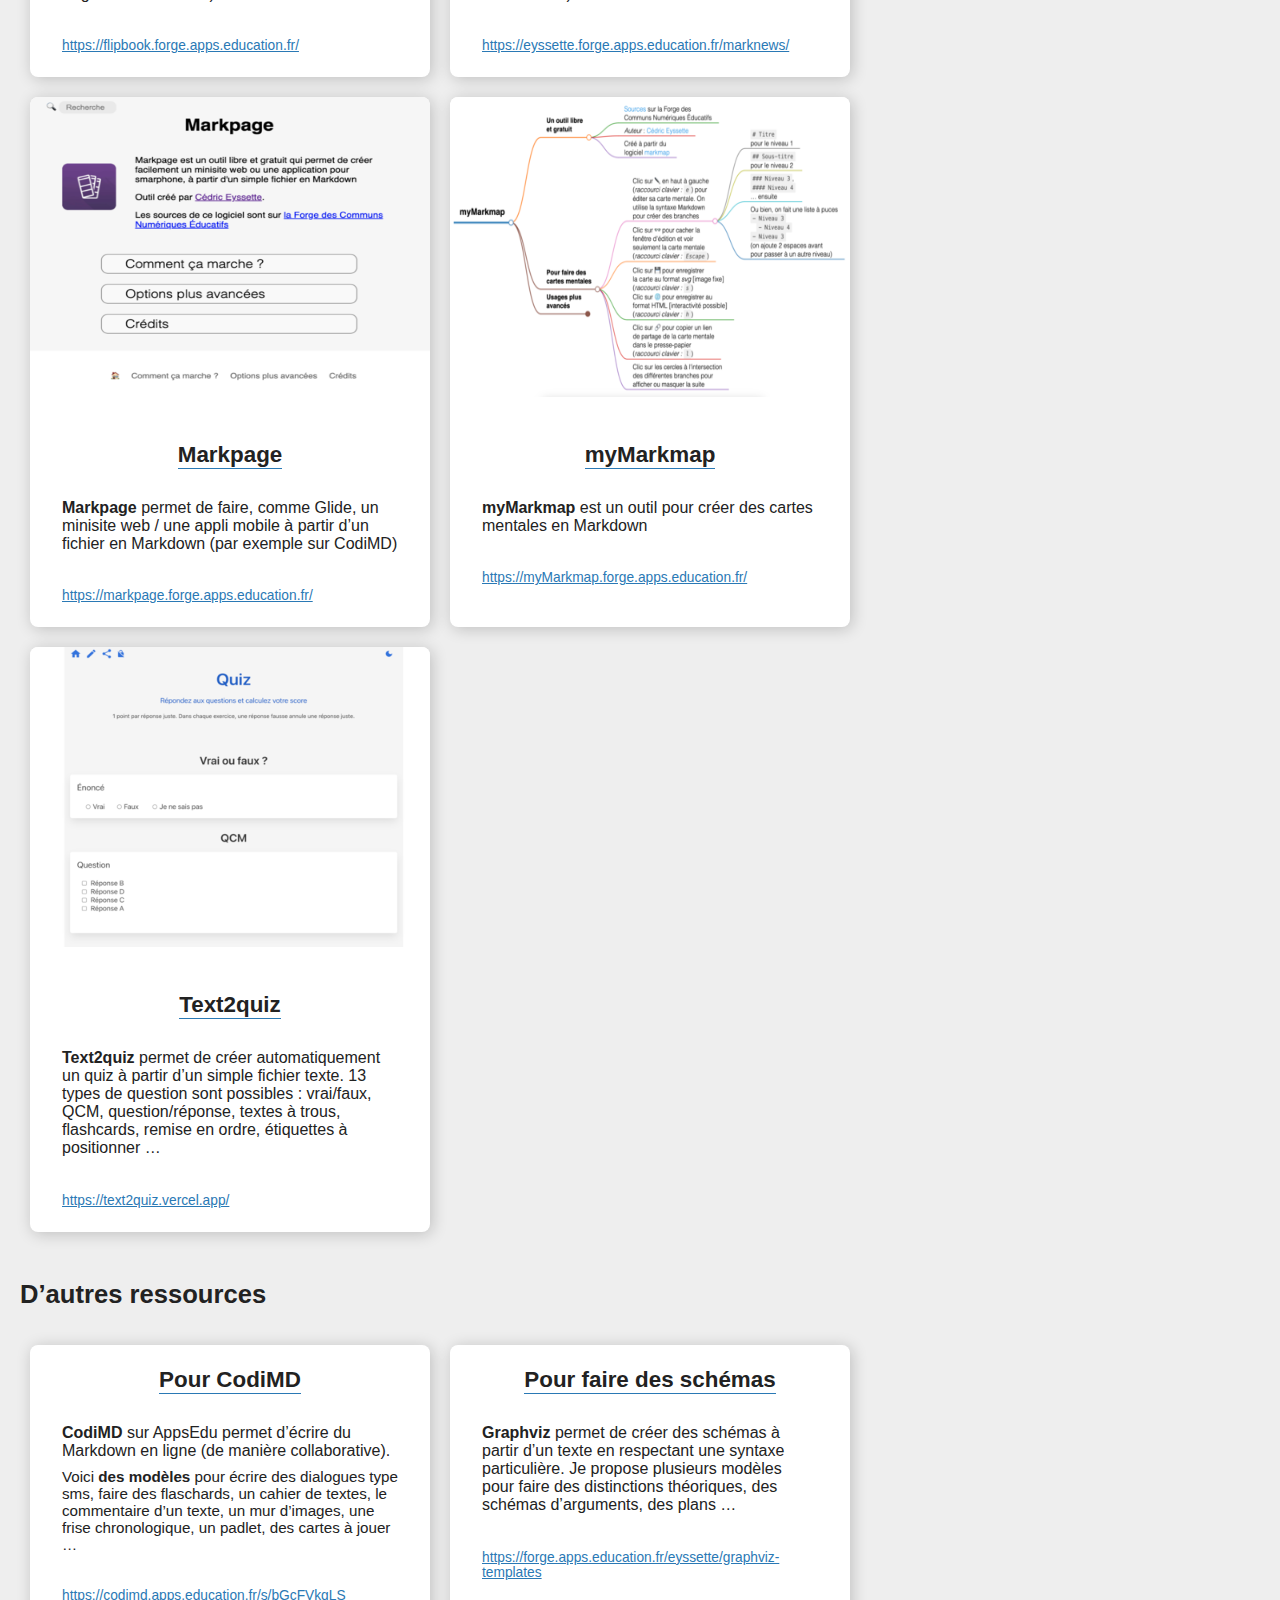
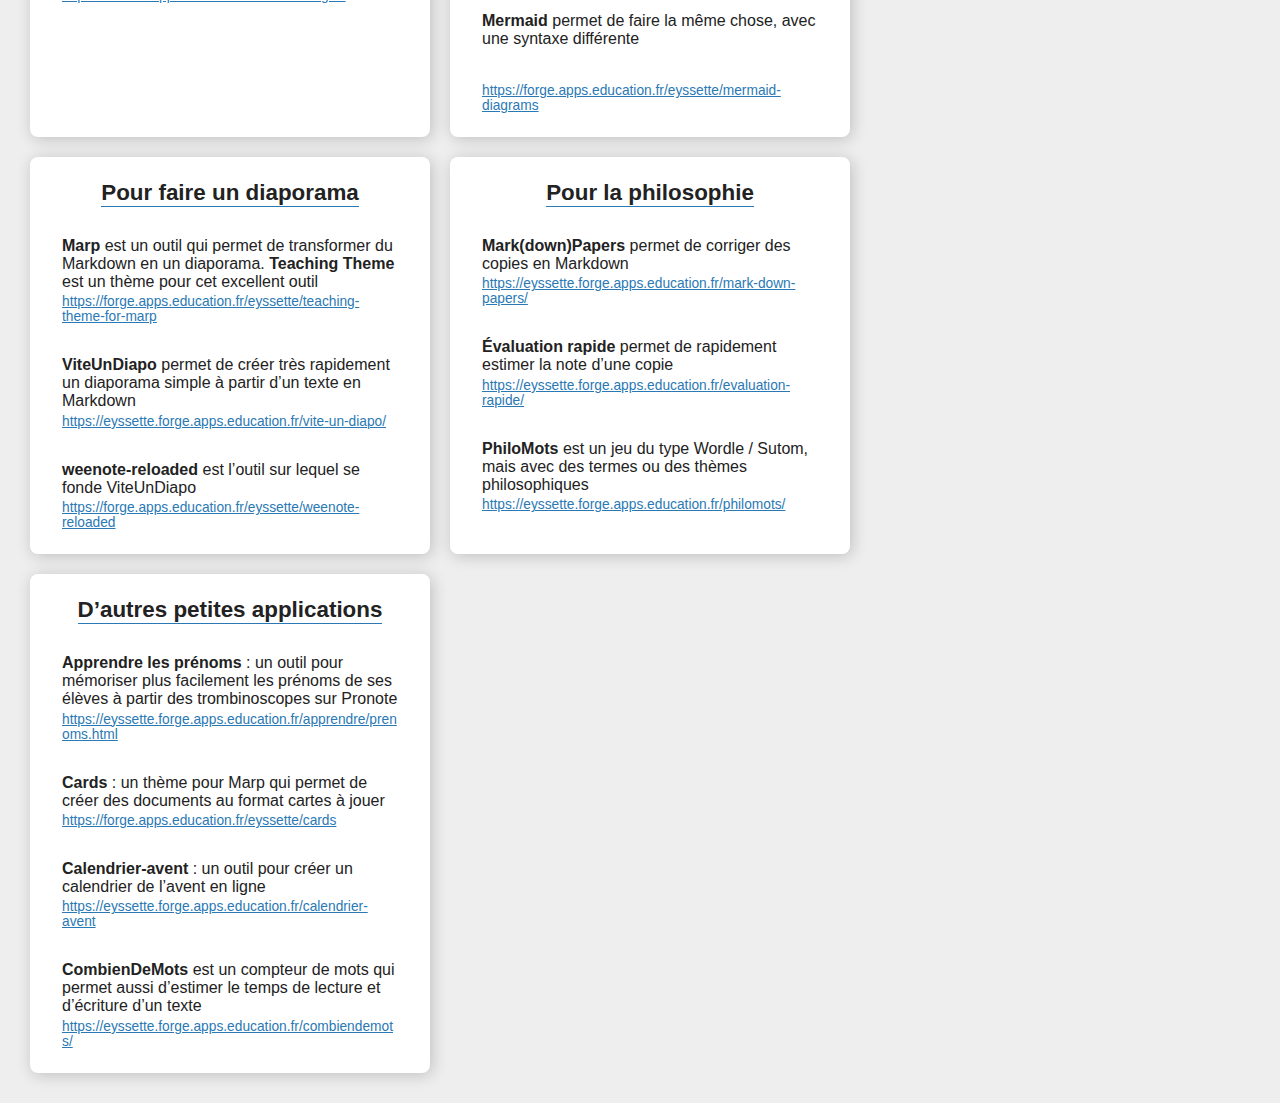
==== commit 662291a5: "A4 : adresse dédiée" ====
--- a/index.html
+++ b/index.html
@@ -5,6 +5,7 @@
   <meta name="generator" content="pandoc" />
   <meta name="viewport" content="width=device-width, initial-scale=1.0" />
   <meta name="author" content="Cédric Eyssette" />
+  <meta name="description" content="Sites et outils numériques proposés par Cédric Eyssette : cours de philosophie, formations pédagogiques, logiciels en ligne libres et gratuits souvent fondés sur l’utilisation du Markdown et hébergés sur la Forge" />
   <title>Sites et outils numériques proposés par Cédric Eyssette : cours de philosophie, formations pédagogiques, logiciels en ligne libres et gratuits souvent fondés sur l’utilisation du Markdown et hébergés sur la Forge</title>
   <link rel="icon" type="image/x-icon" href="favicon.ico">
   <link rel="stylesheet" href="style.css" />
@@ -12,135 +13,243 @@
 <body>
 <header>
 <figure>
-<img src="img/id.png" width="400" height="300" loading="lazy" alt="" /><figcaption>Cédric Eyssette</figcaption>
+<img src="img/id.png" width="400" height="300" loading="lazy" alt="Cédric Eyssette" />
+<figcaption aria-hidden="true">Cédric Eyssette</figcaption>
 </figure>
 <ul>
 <li>Cédric Eyssette</li>
 <li>Professeur de philosophie</li>
 <li>Enseignant en DNL Anglais</li>
 <li>Chargé de projet à la DRANE site de Lyon</li>
-<li><a href="https://scholar.social/@eyssette"><img src="img/mastodon.svg" width="400" height="300" loading="lazy" alt="Mastodon icon" /></a> <a href="https://forge.apps.education.fr/eyssette"><img src="img/brigit.png" width="400" height="300" loading="lazy" alt="Forge des Communs Numériques Éducatifs icon" /></a> <a href="https://github.com/eyssette"><img src="img/github.svg" width="400" height="300" loading="lazy" alt="Github icon" /></a> <a href="https://www.facebook.com/cedric.eyssette"><img src="img/facebook.svg" width="400" height="300" loading="lazy" alt="Facebook icon" /></a> <a href="https://www.linkedin.com/in/eyssette/"><img src="img/linkedin.svg" width="400" height="300" loading="lazy" alt="Linkedin icon" /></a></li>
+<li><a href="https://scholar.social/@eyssette"><img src="img/mastodon.svg" width="400" height="300" loading="lazy" alt="Mastodon icon" /></a> <a
+href="https://forge.apps.education.fr/eyssette"><img src="img/brigit.png" width="400" height="300" loading="lazy"
+alt="Forge des Communs Numériques Éducatifs icon" /></a> <a
+href="https://github.com/eyssette"><img src="img/github.svg" width="400" height="300" loading="lazy"
+alt="Github icon" /></a> <a
+href="https://www.facebook.com/cedric.eyssette"><img src="img/facebook.svg" width="400" height="300" loading="lazy" alt="Facebook icon" /></a> <a
+href="https://www.linkedin.com/in/eyssette/"><img src="img/linkedin.svg" width="400" height="300" loading="lazy"
+alt="Linkedin icon" /></a></li>
 </ul>
 </header>
 <main>
-<h1 id="les-sites-et-outils-numériques-que-je-propose">Les sites et outils numériques que je propose</h1>
-<h2 id="cours-formations-et-ressources-en-philosophie">Cours, formations et ressources en philosophie</h2>
+<h1 id="les-sites-et-outils-numériques-que-je-propose">Les sites et
+outils numériques que je propose</h1>
+<h2 id="cours-formations-et-ressources-en-philosophie">Cours, formations
+et ressources en philosophie</h2>
 <div id="content">
 <section>
 <h3 id="philosophie-terminales">Philosophie (terminales)</h3>
-<p><strong>Des cours de philosophie</strong> tronc commun en série générale ou technologique, mais aussi des cours de <strong>HLP</strong> et en <strong>DNL Anglais/Philosophie</strong>.</p>
-<p><a href="https://eyssette.forge.apps.education.fr/cours/" class="uri">https://eyssette.forge.apps.education.fr/cours/</a></p>
+<p><strong>Des cours de philosophie</strong> tronc commun en série
+générale ou technologique, mais aussi des cours de <strong>HLP</strong>
+et en <strong>DNL Anglais/Philosophie</strong>.</p>
+<p><a href="https://eyssette.forge.apps.education.fr/cours/"
+class="uri">https://eyssette.forge.apps.education.fr/cours/</a></p>
 </section>
 <section>
 <h3 id="formations">Formations</h3>
-<p><strong>Des formations</strong> sur le numérique, sur le cinéma en philosophie et des formations pédagogiques avec le groupe ressources de l’académie de Lyon</p>
-<p><a href="https://eyssette.forge.apps.education.fr/cours/#formations" class="uri">https://eyssette.forge.apps.education.fr/cours/#formations</a></p>
-</section>
-<section>
-<h3 id="ressources-pour-les-collègues">Ressources pour les collègues</h3>
-<p><strong>Des ressources pour l’enseignement de la philosophie</strong> à destination des collègues : base de données de sujets, outils pour la correction des copies …</p>
-<p><a href="https://eyssette.forge.apps.education.fr/ressources-generales-enseignement-philosophie/" class="uri">https://eyssette.forge.apps.education.fr/ressources-generales-enseignement-philosophie/</a></p>
-</section>
-</div><h2 id="logiciels-en-ligne-libres-et-gratuits">Logiciels en ligne libres et gratuits</h2>
+<p><strong>Des formations</strong> sur le numérique, sur le cinéma en
+philosophie et des formations pédagogiques avec le groupe ressources de
+l’académie de Lyon</p>
+<p><a href="https://eyssette.forge.apps.education.fr/cours/#formations"
+class="uri">https://eyssette.forge.apps.education.fr/cours/#formations</a></p>
+</section>
+<section>
+<h3 id="ressources-pour-les-collègues">Ressources pour les
+collègues</h3>
+<p><strong>Des ressources pour l’enseignement de la philosophie</strong>
+à destination des collègues : base de données de sujets, outils pour la
+correction des copies …</p>
+<p><a
+href="https://eyssette.forge.apps.education.fr/ressources-generales-enseignement-philosophie/"
+class="uri">https://eyssette.forge.apps.education.fr/ressources-generales-enseignement-philosophie/</a></p>
+</section>
+</div><h2 id="logiciels-en-ligne-libres-et-gratuits">Logiciels en ligne libres
+et gratuits</h2>
 <div id="content">
 <section>
-<p><img src="img/a4.png" width="400" height="300" loading="lazy" alt="Interface du logiciel A4 : un champ texte à remplir et un bouton pour convertir son texte en une page A4 prête à imprimer" /> </p>
+<p><img src="img/a4.png" width="400" height="300" loading="lazy"
+alt="Interface du logiciel A4 : un champ texte à remplir et un bouton pour convertir son texte en une page A4 prête à imprimer" /> </p>
 <h3 id="a4">A4</h3>
-<p><strong>A4</strong> permet de mettre en forme automatiquement un texte de manière optimale sur une page A4 prête à imprimer</p>
-<p><a href="https://eyssette.forge.apps.education.fr/a4/convert.html" class="uri">https://eyssette.forge.apps.education.fr/a4/convert.html</a></p>
-</section>
-<section>
-<p><img src="img/argumentMap.png" width="400" height="300" loading="lazy" alt="Interface du logiciel Argument map : chaque idée est dans une boîte liée à d’autres par des liens logiques ; une boîte et une flèche rouge signifie qu’on a une objection contre une idée" /> </p>
+<p><strong>A4</strong> permet de mettre en forme automatiquement un
+texte de manière optimale sur une page A4 prête à imprimer</p>
+<p><a href="https://a4.forge.apps.education.fr/"
+class="uri">https://a4.forge.apps.education.fr/</a></p>
+</section>
+<section>
+<p><img src="img/argumentMap.png" width="400" height="300" loading="lazy"
+alt="Interface du logiciel Argument map : chaque idée est dans une boîte liée à d’autres par des liens logiques ; une boîte et une flèche rouge signifie qu’on a une objection contre une idée" /> </p>
 <h3 id="argument-map">Argument map</h3>
-<p><strong>Argument map</strong> permet de créer des schémas d’arguments afin de mettre en évidence la structure du raisonnement et les objections possibles</p>
-<p><a href="https://eyssette.forge.apps.education.fr/argument-map/" class="uri">https://eyssette.forge.apps.education.fr/argument-map/</a></p>
-</section>
-<section>
-<p><img src="img/cartesMD.png" width="400" height="300" loading="lazy" alt="Interface du logiciel CartesMD : on a un champ de texte à gauche en markdown et le markdown est converti à droite en cartes à jouer" /> </p>
+<p><strong>Argument map</strong> permet de créer des schémas d’arguments
+afin de mettre en évidence la structure du raisonnement et les
+objections possibles</p>
+<p><a href="https://eyssette.forge.apps.education.fr/argument-map/"
+class="uri">https://eyssette.forge.apps.education.fr/argument-map/</a></p>
+</section>
+<section>
+<p><img src="img/cartesMD.png" width="400" height="300" loading="lazy"
+alt="Interface du logiciel CartesMD : on a un champ de texte à gauche en markdown et le markdown est converti à droite en cartes à jouer" /> </p>
 <h3 id="cartesmd">CartesMD</h3>
-<p><strong>CartesMD</strong> permet de créer des cartes à jouer en Markdown, qui peuvent servir pour des révisions de cours, pour des formations …</p>
-<p><a href="https://cartesMD.forge.apps.education.fr" class="uri">https://cartesMD.forge.apps.education.fr</a></p>
-</section>
-<section>
-<p><img src="img/chatMD.png" width="400" height="300" loading="lazy" alt="Interface du logiciel ChatMD : on a un chatbot avec un champ texte et le chatbot nous répond en fonction de ce qu’on lui indique" /> </p>
+<p><strong>CartesMD</strong> permet de créer des cartes à jouer en
+Markdown, qui peuvent servir pour des révisions de cours, pour des
+formations …</p>
+<p><a href="https://cartesMD.forge.apps.education.fr"
+class="uri">https://cartesMD.forge.apps.education.fr</a></p>
+</section>
+<section>
+<p><img src="img/chatMD.png" width="400" height="300" loading="lazy"
+alt="Interface du logiciel ChatMD : on a un chatbot avec un champ texte et le chatbot nous répond en fonction de ce qu’on lui indique" /> </p>
 <h3 id="chatmd">ChatMD</h3>
-<p><strong>ChatMD</strong> est un chatbot que l’on peut configurer avec un fichier en Markdown</p>
-<p><a href="https://chatmd.forge.apps.education.fr/" class="uri">https://chatmd.forge.apps.education.fr/</a></p>
-</section>
-<section>
-<p><img src="img/cse.png" width="400" height="300" loading="lazy" alt="Interface du logiciel CSE : on indique dans un champ texte l’objet de sa recherche et le logiciel nous renvoie vers les résultats de cette recherche sur une liste de sites prédéfinie" /> </p>
+<p><strong>ChatMD</strong> est un chatbot que l’on peut configurer avec
+un fichier en Markdown</p>
+<p><a href="https://chatmd.forge.apps.education.fr/"
+class="uri">https://chatmd.forge.apps.education.fr/</a></p>
+</section>
+<section>
+<p><img src="img/cse.png" width="400" height="300" loading="lazy"
+alt="Interface du logiciel CSE : on indique dans un champ texte l’objet de sa recherche et le logiciel nous renvoie vers les résultats de cette recherche sur une liste de sites prédéfinie" /> </p>
 <h3 id="cse-custom-searx-engine">CSE : Custom Searx Engine</h3>
-<p><strong>CSE</strong> est un outil pour créer un moteur de recherche personnalisé qui fera des recherches exclusivement sur une liste de sites que l’on définit soi-même dans un fichier en Markdown</p>
-<p><a href="https://cse.forge.apps.education.fr/" class="uri">https://cse.forge.apps.education.fr/</a></p>
-</section>
-<section>
-<p><img src="img/dataview.png" width="400" height="300" loading="lazy" alt="Interface du logiciel Dataview : on indique la source de ses données et on peut ensuite convertir ses données en un tableau plus agréable à lire, avec un outil de recherche" /> </p>
+<p><strong>CSE</strong> est un outil pour créer un moteur de recherche
+personnalisé qui fera des recherches exclusivement sur une liste de
+sites que l’on définit soi-même dans un fichier en Markdown</p>
+<p><a href="https://cse.forge.apps.education.fr/"
+class="uri">https://cse.forge.apps.education.fr/</a></p>
+</section>
+<section>
+<p><img src="img/dataview.png" width="400" height="300" loading="lazy"
+alt="Interface du logiciel Dataview : on indique la source de ses données et on peut ensuite convertir ses données en un tableau plus agréable à lire, avec un outil de recherche" /> </p>
 <h3 id="dataview">Dataview</h3>
-<p><strong>Dataview</strong> permet de transformer des données au format CSV ou Markdown en un tableau avec un outil de recherche et de classement des données</p>
-<p><a href="https://eyssette.forge.apps.education.fr/dataview/" class="uri">https://eyssette.forge.apps.education.fr/dataview/</a></p>
-</section>
-<section>
-<p><img src="img/flipbook.png" width="400" height="300" loading="lazy" alt="Page d’accueil de l’application Flipbook : on voit une page ouverte d’un livre avec un fond de couverture un peu doré" /> </p>
+<p><strong>Dataview</strong> permet de transformer des données au format
+CSV ou Markdown en un tableau avec un outil de recherche et de
+classement des données</p>
+<p><a href="https://eyssette.forge.apps.education.fr/dataview/"
+class="uri">https://eyssette.forge.apps.education.fr/dataview/</a></p>
+</section>
+<section>
+<p><img src="img/flipbook.png" width="400" height="300" loading="lazy"
+alt="Page d’accueil de l’application Flipbook : on voit une page ouverte d’un livre avec un fond de couverture un peu doré" /> </p>
 <h3 id="flipbook">Flipbook</h3>
-<p><strong>Flipbook</strong> permet de créer facilement un livre numérique que l’on peut feuilleter en ligne à partir d’un simple fichier Markdown (sur la forge ou sur CodiMD).</p>
-<p><a href="https://flipbook.forge.apps.education.fr/" class="uri">https://flipbook.forge.apps.education.fr/</a></p>
-</section>
-<section>
-<p><img src="img/marknews.png" width="400" height="300" loading="lazy" alt="Page d’accueil de l’application Marknews : l’application affiche des onglets thématiques que l’on peut définir soi-même et pour chaque onglet la liste des articles issus des flux RSS qu’on a sélectionnés" /> </p>
+<p><strong>Flipbook</strong> permet de créer facilement un livre
+numérique que l’on peut feuilleter en ligne à partir d’un simple fichier
+Markdown (sur la forge ou sur CodiMD).</p>
+<p><a href="https://flipbook.forge.apps.education.fr/"
+class="uri">https://flipbook.forge.apps.education.fr/</a></p>
+</section>
+<section>
+<p><img src="img/marknews.png" width="400" height="300" loading="lazy"
+alt="Page d’accueil de l’application Marknews : l’application affiche des onglets thématiques que l’on peut définir soi-même et pour chaque onglet la liste des articles issus des flux RSS qu’on a sélectionnés" /> </p>
 <h3 id="marknews">Marknews</h3>
-<p><strong>Marknews</strong> permet de se faire un tableau de bord de flux RSS et d’organiser sa veille, à partir d’un fichier en Markdown (par exemple sur CodiMD)</p>
-<p><a href="https://eyssette.forge.apps.education.fr/marknews/" class="uri">https://eyssette.forge.apps.education.fr/marknews/</a></p>
-</section>
-<section>
-<p><img src="img/markpage.png" width="400" height="300" loading="lazy" alt="Page d’accueil de l’application Markpage : l’application affiche un message initial qu’on peut configurer, puis des boutons qui sont des liens vers différents onglets (qu’on retrouve en bas de page). Il y a aussi un outil de recherche intégré en haut à droite." /> </p>
+<p><strong>Marknews</strong> permet de se faire un tableau de bord de
+flux RSS et d’organiser sa veille, à partir d’un fichier en Markdown
+(par exemple sur CodiMD)</p>
+<p><a href="https://eyssette.forge.apps.education.fr/marknews/"
+class="uri">https://eyssette.forge.apps.education.fr/marknews/</a></p>
+</section>
+<section>
+<p><img src="img/markpage.png" width="400" height="300" loading="lazy"
+alt="Page d’accueil de l’application Markpage : l’application affiche un message initial qu’on peut configurer, puis des boutons qui sont des liens vers différents onglets (qu’on retrouve en bas de page). Il y a aussi un outil de recherche intégré en haut à droite." /> </p>
 <h3 id="markpage">Markpage</h3>
-<p><strong>Markpage</strong> permet de faire, comme Glide, un minisite web / une appli mobile à partir d’un fichier en Markdown (par exemple sur CodiMD)</p>
-<p><a href="https://markpage.forge.apps.education.fr/" class="uri">https://markpage.forge.apps.education.fr/</a></p>
-</section>
-<section>
-<p><img src="img/myMarkmap.png" width="400" height="300" loading="lazy" alt="Interface du logiciel myMarkmap : on voit une carte mentale qui est automatiquement générée par le logiciel à partir d’un texte en Markdown que l’on peut rentrer dans le logiciel en ligne" /> </p>
+<p><strong>Markpage</strong> permet de faire, comme Glide, un minisite
+web / une appli mobile à partir d’un fichier en Markdown (par exemple
+sur CodiMD)</p>
+<p><a href="https://markpage.forge.apps.education.fr/"
+class="uri">https://markpage.forge.apps.education.fr/</a></p>
+</section>
+<section>
+<p><img src="img/myMarkmap.png" width="400" height="300" loading="lazy"
+alt="Interface du logiciel myMarkmap : on voit une carte mentale qui est automatiquement générée par le logiciel à partir d’un texte en Markdown que l’on peut rentrer dans le logiciel en ligne" /> </p>
 <h3 id="mymarkmap">myMarkmap</h3>
-<p><strong>myMarkmap</strong> est un outil pour créer des cartes mentales en Markdown</p>
-<p><a href="https://myMarkmap.forge.apps.education.fr/" class="uri">https://myMarkmap.forge.apps.education.fr/</a></p>
-</section>
-<section>
-<p><img src="img/text2quiz.png" width="400" height="300" loading="lazy" alt="Interface du logiciel Text2quiz : on voit un quiz généré par text2quiz avec un vrai/faux et un qcm" /> </p>
+<p><strong>myMarkmap</strong> est un outil pour créer des cartes
+mentales en Markdown</p>
+<p><a href="https://myMarkmap.forge.apps.education.fr/"
+class="uri">https://myMarkmap.forge.apps.education.fr/</a></p>
+</section>
+<section>
+<p><img src="img/text2quiz.png" width="400" height="300" loading="lazy"
+alt="Interface du logiciel Text2quiz : on voit un quiz généré par text2quiz avec un vrai/faux et un qcm" /> </p>
 <h3 id="text2quiz">Text2quiz</h3>
-<p><strong>Text2quiz</strong> permet de créer automatiquement un quiz à partir d’un simple fichier texte. 13 types de question sont possibles : vrai/faux, QCM, question/réponse, textes à trous, flashcards, remise en ordre, étiquettes à positionner …</p>
-<p><a href="https://text2quiz.vercel.app/" class="uri">https://text2quiz.vercel.app/</a></p>
+<p><strong>Text2quiz</strong> permet de créer automatiquement un quiz à
+partir d’un simple fichier texte. 13 types de question sont possibles :
+vrai/faux, QCM, question/réponse, textes à trous, flashcards, remise en
+ordre, étiquettes à positionner …</p>
+<p><a href="https://text2quiz.vercel.app/"
+class="uri">https://text2quiz.vercel.app/</a></p>
 </section>
 </div><h2 id="dautres-ressources">D’autres ressources</h2>
 <div id="content">
 <section>
 <h3 id="pour-codimd">Pour CodiMD</h3>
-<p><strong>CodiMD</strong> sur AppsEdu permet d’écrire du Markdown en ligne (de manière collaborative). <span>Voici <strong>des modèles</strong> pour écrire des dialogues type sms, faire des flaschards, un cahier de textes, le commentaire d’un texte, un mur d’images, une frise chronologique, un padlet, des cartes à jouer …</span></p>
-<p><a href="https://codimd.apps.education.fr/s/bGcFVkgLS" class="uri">https://codimd.apps.education.fr/s/bGcFVkgLS</a></p>
+<p><strong>CodiMD</strong> sur AppsEdu permet d’écrire du Markdown en
+ligne (de manière collaborative). <span>Voici <strong>des
+modèles</strong> pour écrire des dialogues type sms, faire des
+flaschards, un cahier de textes, le commentaire d’un texte, un mur
+d’images, une frise chronologique, un padlet, des cartes à jouer
+…</span></p>
+<p><a href="https://codimd.apps.education.fr/s/bGcFVkgLS"
+class="uri">https://codimd.apps.education.fr/s/bGcFVkgLS</a></p>
 </section>
 <section>
 <h3 id="pour-faire-des-schémas">Pour faire des schémas</h3>
-<p><strong>Graphviz</strong> permet de créer des schémas à partir d’un texte en respectant une syntaxe particulière. Je propose plusieurs modèles pour faire des distinctions théoriques, des schémas d’arguments, des plans …</p>
-<p><a href="https://forge.apps.education.fr/eyssette/graphviz-templates" class="uri">https://forge.apps.education.fr/eyssette/graphviz-templates</a></p>
-<p><strong>Mermaid</strong> permet de faire la même chose, avec une syntaxe différente</p>
-<p><a href="https://forge.apps.education.fr/eyssette/mermaid-diagrams" class="uri">https://forge.apps.education.fr/eyssette/mermaid-diagrams</a></p>
+<p><strong>Graphviz</strong> permet de créer des schémas à partir d’un
+texte en respectant une syntaxe particulière. Je propose plusieurs
+modèles pour faire des distinctions théoriques, des schémas d’arguments,
+des plans …</p>
+<p><a href="https://forge.apps.education.fr/eyssette/graphviz-templates"
+class="uri">https://forge.apps.education.fr/eyssette/graphviz-templates</a></p>
+<p><strong>Mermaid</strong> permet de faire la même chose, avec une
+syntaxe différente</p>
+<p><a href="https://forge.apps.education.fr/eyssette/mermaid-diagrams"
+class="uri">https://forge.apps.education.fr/eyssette/mermaid-diagrams</a></p>
 </section>
 <section>
 <h3 id="pour-faire-un-diaporama">Pour faire un diaporama</h3>
-<p><strong>Marp</strong> est un outil qui permet de transformer du Markdown en un diaporama. <strong>Teaching Theme</strong> est un thème pour cet excellent outil <a href="https://forge.apps.education.fr/eyssette/teaching-theme-for-marp" class="uri">https://forge.apps.education.fr/eyssette/teaching-theme-for-marp</a></p>
-<p><strong>ViteUnDiapo</strong> permet de créer très rapidement un diaporama simple à partir d’un texte en Markdown <a href="https://eyssette.forge.apps.education.fr/vite-un-diapo/" class="uri">https://eyssette.forge.apps.education.fr/vite-un-diapo/</a></p>
-<p><strong>weenote-reloaded</strong> est l’outil sur lequel se fonde ViteUnDiapo <a href="https://forge.apps.education.fr/eyssette/weenote-reloaded" class="uri">https://forge.apps.education.fr/eyssette/weenote-reloaded</a></p>
+<p><strong>Marp</strong> est un outil qui permet de transformer du
+Markdown en un diaporama. <strong>Teaching Theme</strong> est un thème
+pour cet excellent outil <a
+href="https://forge.apps.education.fr/eyssette/teaching-theme-for-marp"
+class="uri">https://forge.apps.education.fr/eyssette/teaching-theme-for-marp</a></p>
+<p><strong>ViteUnDiapo</strong> permet de créer très rapidement un
+diaporama simple à partir d’un texte en Markdown <a
+href="https://eyssette.forge.apps.education.fr/vite-un-diapo/"
+class="uri">https://eyssette.forge.apps.education.fr/vite-un-diapo/</a></p>
+<p><strong>weenote-reloaded</strong> est l’outil sur lequel se fonde
+ViteUnDiapo <a
+href="https://forge.apps.education.fr/eyssette/weenote-reloaded"
+class="uri">https://forge.apps.education.fr/eyssette/weenote-reloaded</a></p>
 </section>
 <section>
 <h3 id="pour-la-philosophie">Pour la philosophie</h3>
-<p><strong>Mark(down)Papers</strong> permet de corriger des copies en Markdown <a href="https://eyssette.forge.apps.education.fr/mark-down-papers/" class="uri">https://eyssette.forge.apps.education.fr/mark-down-papers/</a></p>
-<p><strong>Évaluation rapide</strong> permet de rapidement estimer la note d’une copie <a href="https://eyssette.forge.apps.education.fr/evaluation-rapide/" class="uri">https://eyssette.forge.apps.education.fr/evaluation-rapide/</a></p>
-<p><strong>PhiloMots</strong> est un jeu du type Wordle / Sutom, mais avec des termes ou des thèmes philosophiques <a href="https://eyssette.forge.apps.education.fr/philomots/" class="uri">https://eyssette.forge.apps.education.fr/philomots/</a></p>
+<p><strong>Mark(down)Papers</strong> permet de corriger des copies en
+Markdown <a
+href="https://eyssette.forge.apps.education.fr/mark-down-papers/"
+class="uri">https://eyssette.forge.apps.education.fr/mark-down-papers/</a></p>
+<p><strong>Évaluation rapide</strong> permet de rapidement estimer la
+note d’une copie <a
+href="https://eyssette.forge.apps.education.fr/evaluation-rapide/"
+class="uri">https://eyssette.forge.apps.education.fr/evaluation-rapide/</a></p>
+<p><strong>PhiloMots</strong> est un jeu du type Wordle / Sutom, mais
+avec des termes ou des thèmes philosophiques <a
+href="https://eyssette.forge.apps.education.fr/philomots/"
+class="uri">https://eyssette.forge.apps.education.fr/philomots/</a></p>
 </section>
 <section>
 <h3 id="dautres-petites-applications">D’autres petites applications</h3>
-<p><strong>Apprendre les prénoms</strong> : un outil pour mémoriser plus facilement les prénoms de ses élèves à partir des trombinoscopes sur Pronote <a href="https://eyssette.forge.apps.education.fr/apprendre/prenoms.html" class="uri">https://eyssette.forge.apps.education.fr/apprendre/prenoms.html</a></p>
-<p><strong>Cards</strong> : un thème pour Marp qui permet de créer des documents au format cartes à jouer <a href="https://forge.apps.education.fr/eyssette/cards" class="uri">https://forge.apps.education.fr/eyssette/cards</a></p>
-<p><strong>Calendrier-avent</strong> : un outil pour créer un calendrier de l’avent en ligne <a href="https://eyssette.forge.apps.education.fr/calendrier-avent" class="uri">https://eyssette.forge.apps.education.fr/calendrier-avent</a></p>
-<p><strong>CombienDeMots</strong> est un compteur de mots qui permet aussi d’estimer le temps de lecture et d’écriture d’un texte <a href="https://eyssette.forge.apps.education.fr/combiendemots/" class="uri">https://eyssette.forge.apps.education.fr/combiendemots/</a></p>
+<p><strong>Apprendre les prénoms</strong> : un outil pour mémoriser plus
+facilement les prénoms de ses élèves à partir des trombinoscopes sur
+Pronote <a
+href="https://eyssette.forge.apps.education.fr/apprendre/prenoms.html"
+class="uri">https://eyssette.forge.apps.education.fr/apprendre/prenoms.html</a></p>
+<p><strong>Cards</strong> : un thème pour Marp qui permet de créer des
+documents au format cartes à jouer <a
+href="https://forge.apps.education.fr/eyssette/cards"
+class="uri">https://forge.apps.education.fr/eyssette/cards</a></p>
+<p><strong>Calendrier-avent</strong> : un outil pour créer un calendrier
+de l’avent en ligne <a
+href="https://eyssette.forge.apps.education.fr/calendrier-avent"
+class="uri">https://eyssette.forge.apps.education.fr/calendrier-avent</a></p>
+<p><strong>CombienDeMots</strong> est un compteur de mots qui permet
+aussi d’estimer le temps de lecture et d’écriture d’un texte <a
+href="https://eyssette.forge.apps.education.fr/combiendemots/"
+class="uri">https://eyssette.forge.apps.education.fr/combiendemots/</a></p>
 </div>
 </main>
 </section>
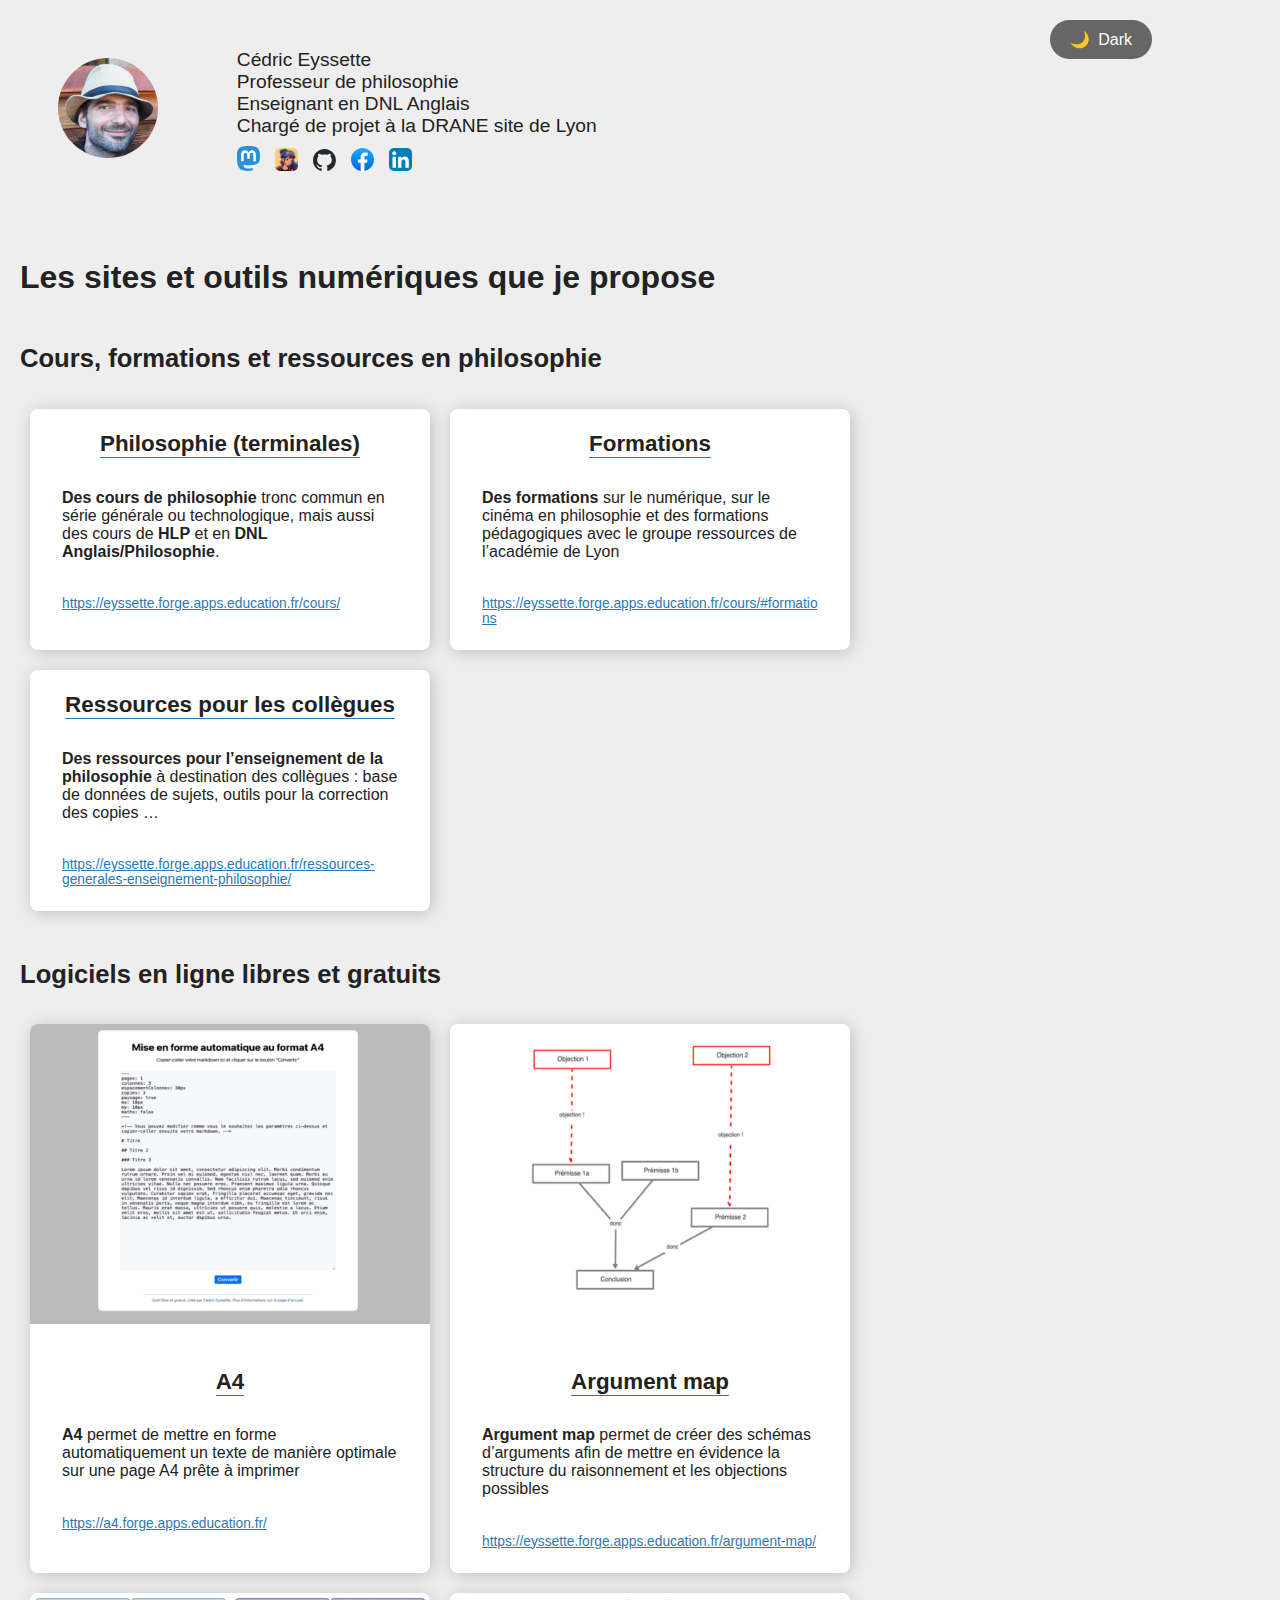
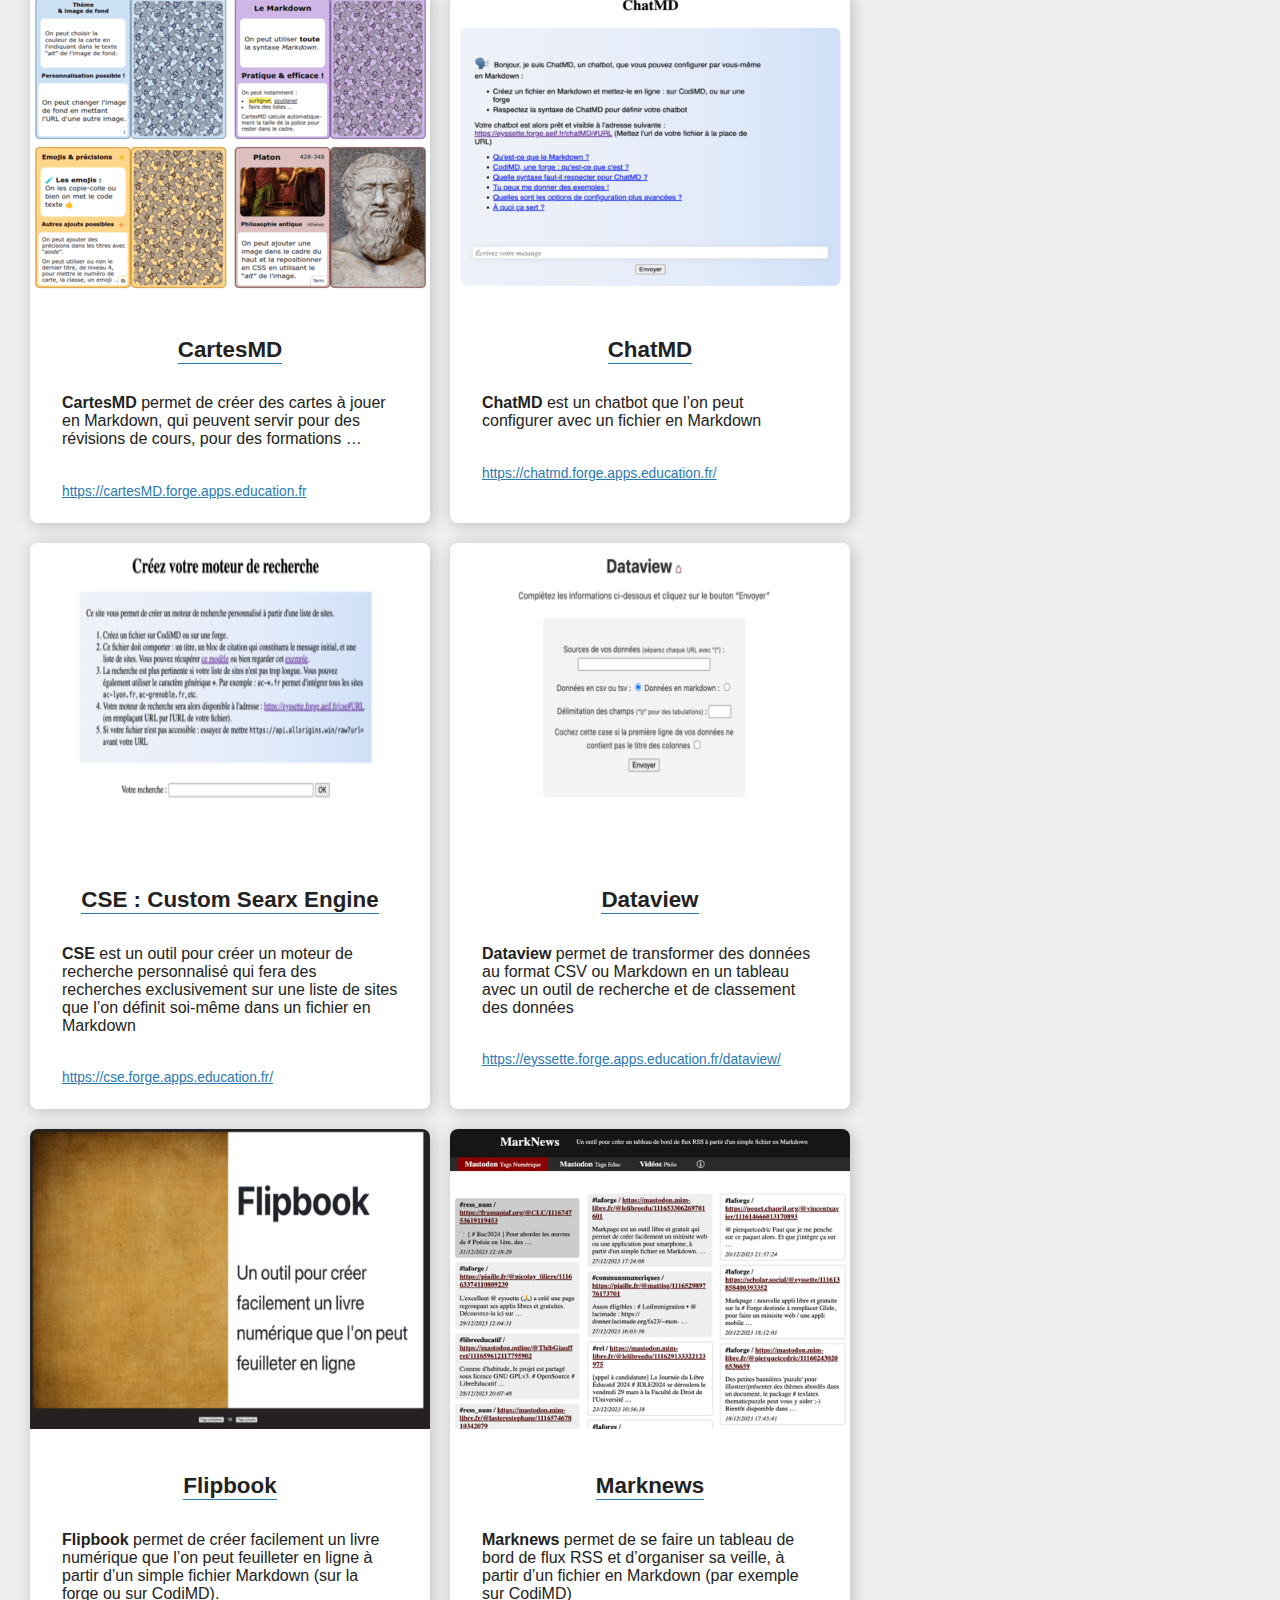
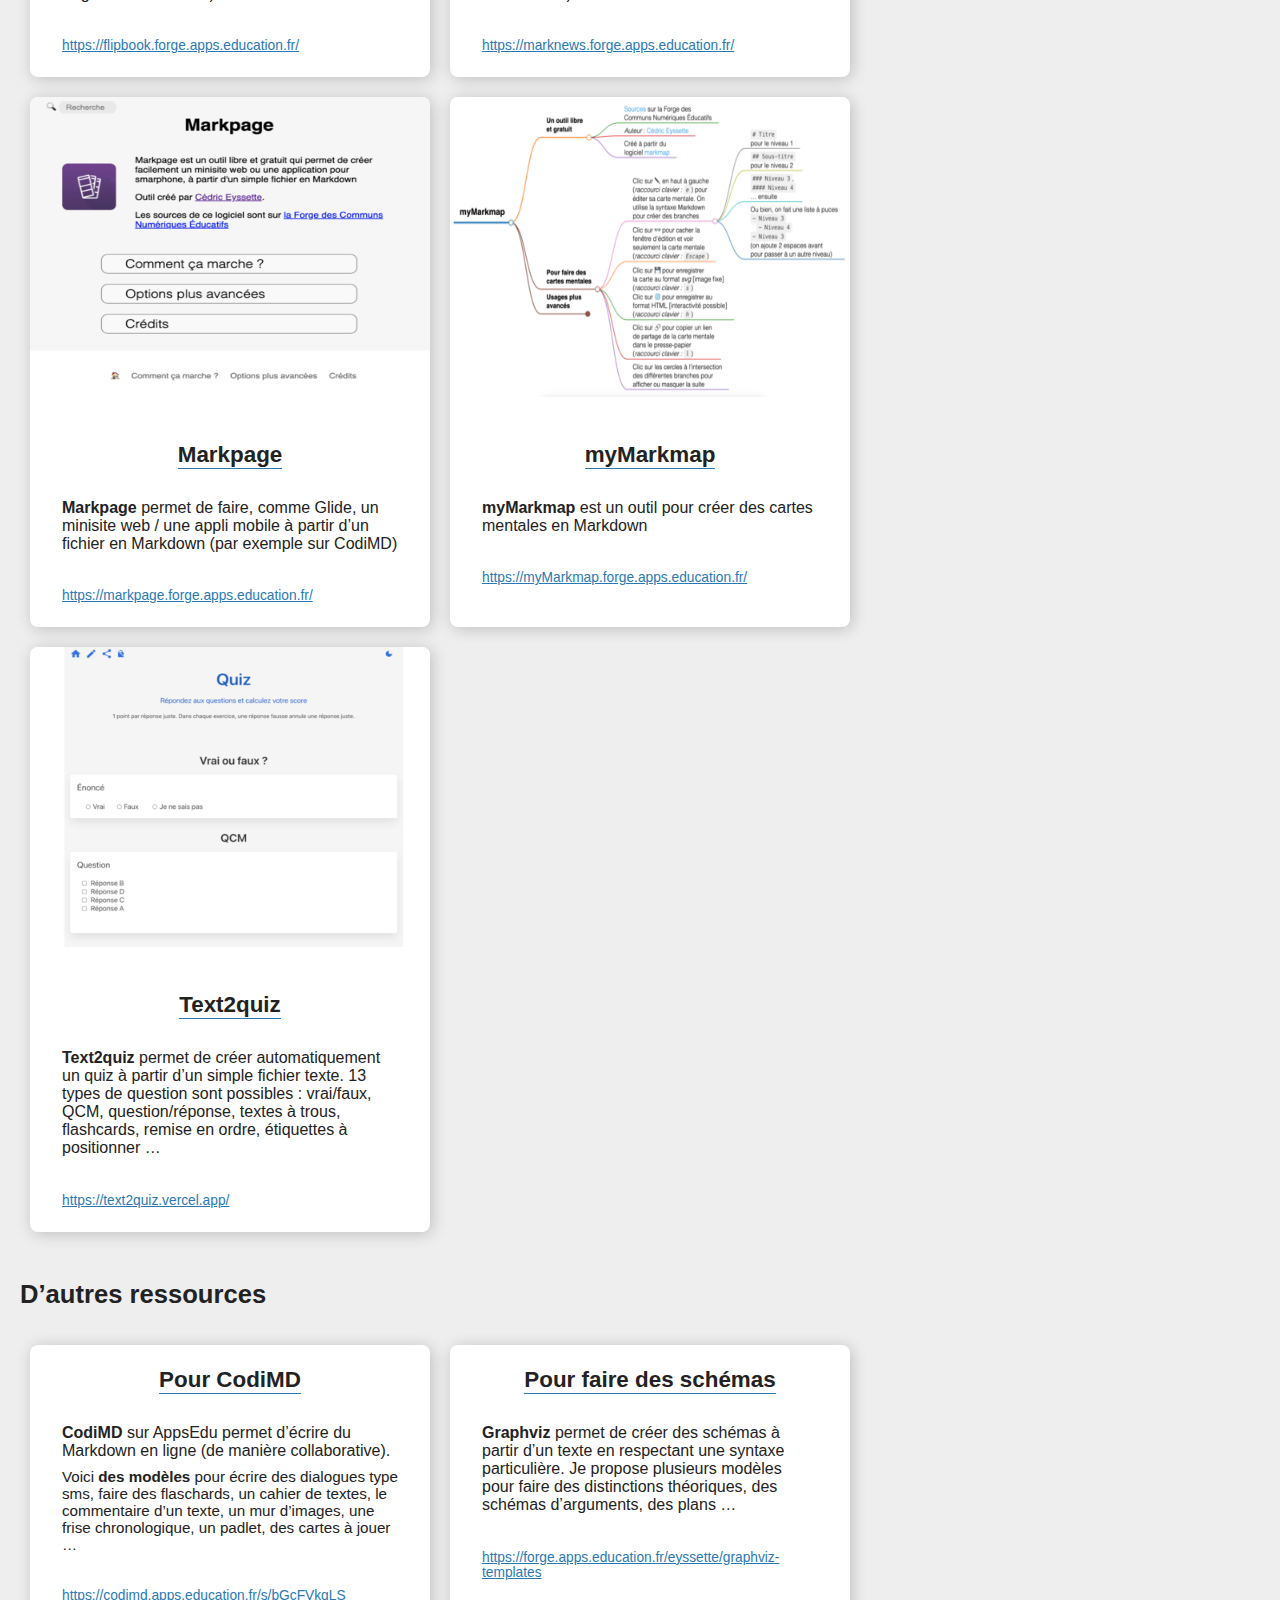
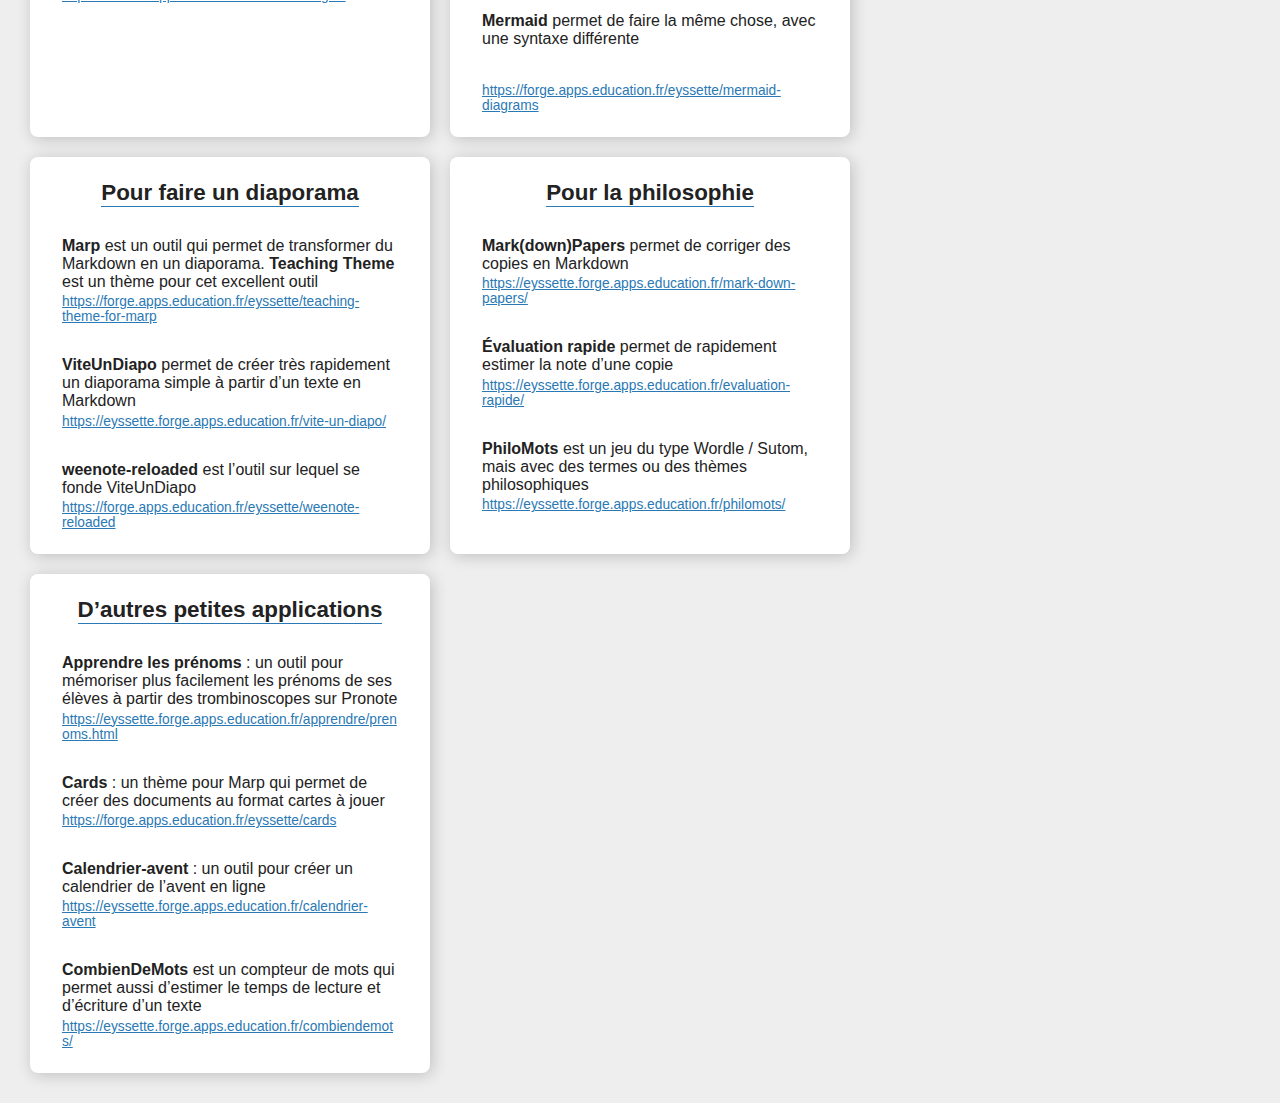
==== commit 5c99b1ee: "Changement URL Marknews" ====
--- a/index.html
+++ b/index.html
@@ -8,7 +8,7 @@
   <meta name="description" content="Sites et outils numériques proposés par Cédric Eyssette : cours de philosophie, formations pédagogiques, logiciels en ligne libres et gratuits souvent fondés sur l’utilisation du Markdown et hébergés sur la Forge" />
   <title>Sites et outils numériques proposés par Cédric Eyssette : cours de philosophie, formations pédagogiques, logiciels en ligne libres et gratuits souvent fondés sur l’utilisation du Markdown et hébergés sur la Forge</title>
   <link rel="icon" type="image/x-icon" href="favicon.ico">
-  <link rel="stylesheet" href="style.css" />
+  <link rel="stylesheet" href="style.min.css" />
 </head>
 <body>
 <header>
@@ -141,8 +141,8 @@
 <p><strong>Marknews</strong> permet de se faire un tableau de bord de
 flux RSS et d’organiser sa veille, à partir d’un fichier en Markdown
 (par exemple sur CodiMD)</p>
-<p><a href="https://eyssette.forge.apps.education.fr/marknews/"
-class="uri">https://eyssette.forge.apps.education.fr/marknews/</a></p>
+<p><a href="https://marknews.forge.apps.education.fr/"
+class="uri">https://marknews.forge.apps.education.fr/</a></p>
 </section>
 <section>
 <p><img src="img/markpage.png" width="400" height="300" loading="lazy"
@@ -253,6 +253,6 @@
 </div>
 </main>
 </section>
-<script src="script.js"></script>
+<script src="script.min.js"></script>
 </body>
 </html>--- a/style.min.css
+++ b/style.min.css
@@ -0,0 +1 @@
+:root{--body-background-color:#eee;--body-text-color:#222;--section-background-color:white;--section-p-text-color:#222;--section-text-underline-color:#2a79b5;}html[data-theme="dark"]{--body-background-color:#282d31;--body-text-color:#ccc;--section-background-color:rgba(255,255,255,.033);--section-p-text-color:rgba(255,255,255,.625);}body{background-color:var(--body-background-color);color:var(--body-text-color);}section{background-color:var(--section-background-color);}section p{color:var(--section-p-text-color);overflow-wrap:break-word;}body{margin:auto;padding:20px;font-family:Noto Sans,Helvetica,Arial,sans-serif;max-width:1800px;}@media screen and (max-width:500px){body{padding:10px}section{margin:20px 5px!important}}header{font-size:1.2em;display:flex;flex-wrap:wrap;}header figure{width:100px;height:100px;border-radius:50%;overflow:hidden;margin:auto 2em;}@media screen and (max-width:600px){header ul{width:100%}}header ul{margin-top:1.5em;list-style-type:none;}img[alt*="icon"]{width:1.2em;margin-top:.5em;height:100%;margin-right:.5em;border-radius:5px;}#content{display:flex;flex-wrap:wrap;}h1{margin-top:2em;margin-bottom:1.5em;}h2{margin-top:1.5em;margin-bottom:1em;width:100%;font-size:1.6em;}section{width:400px;max-width:97%;box-shadow:.125rem .125rem 1rem rgba(0,0,0,.2);margin:10px;border-radius:.5rem;cursor:pointer;}section.noAutoLink{cursor:auto;}section h3,section p{padding:.5em 2em;}section p:first-child{margin:0!important;padding:0!important;}section:hover{box-shadow:.125rem .375rem 1.15rem rgba(0,0,0,.25);transform:translateY(-.25rem);transition:transform 150ms ease-out,box-shadow 150ms ease-out;}section h3{border-bottom:1px solid var(--section-text-underline-color);width:fit-content;margin:1em auto;padding:0;text-align:center;font-size:1.4em;}section a{color:var(--section-text-underline-color);display:block;text-align:left;font-size:.86em;margin-top:.25em;}section p span{font-size:.95em;display:block;margin-top:.5em;}img{object-fit:fill;object-position:center;width:-moz-available;width:-webkit-fill-available;width:fill-available;border-radius:.5rem .5rem 0 0;height:300px;max-width:100%;}figure img{height:100%!important;}.mode{position:absolute;right:10%;border-radius:20px;padding:10px 20px;height:1.2em;}html[data-theme="dark"] .mode{background-color:#444;}html[data-theme="light"] .mode{background-color:#666;}.mode:after{margin-left:.5em;}html[data-theme="dark"] .mode:after{content:"Light";}html[data-theme="light"] .mode:after{content:"Dark";color:white;}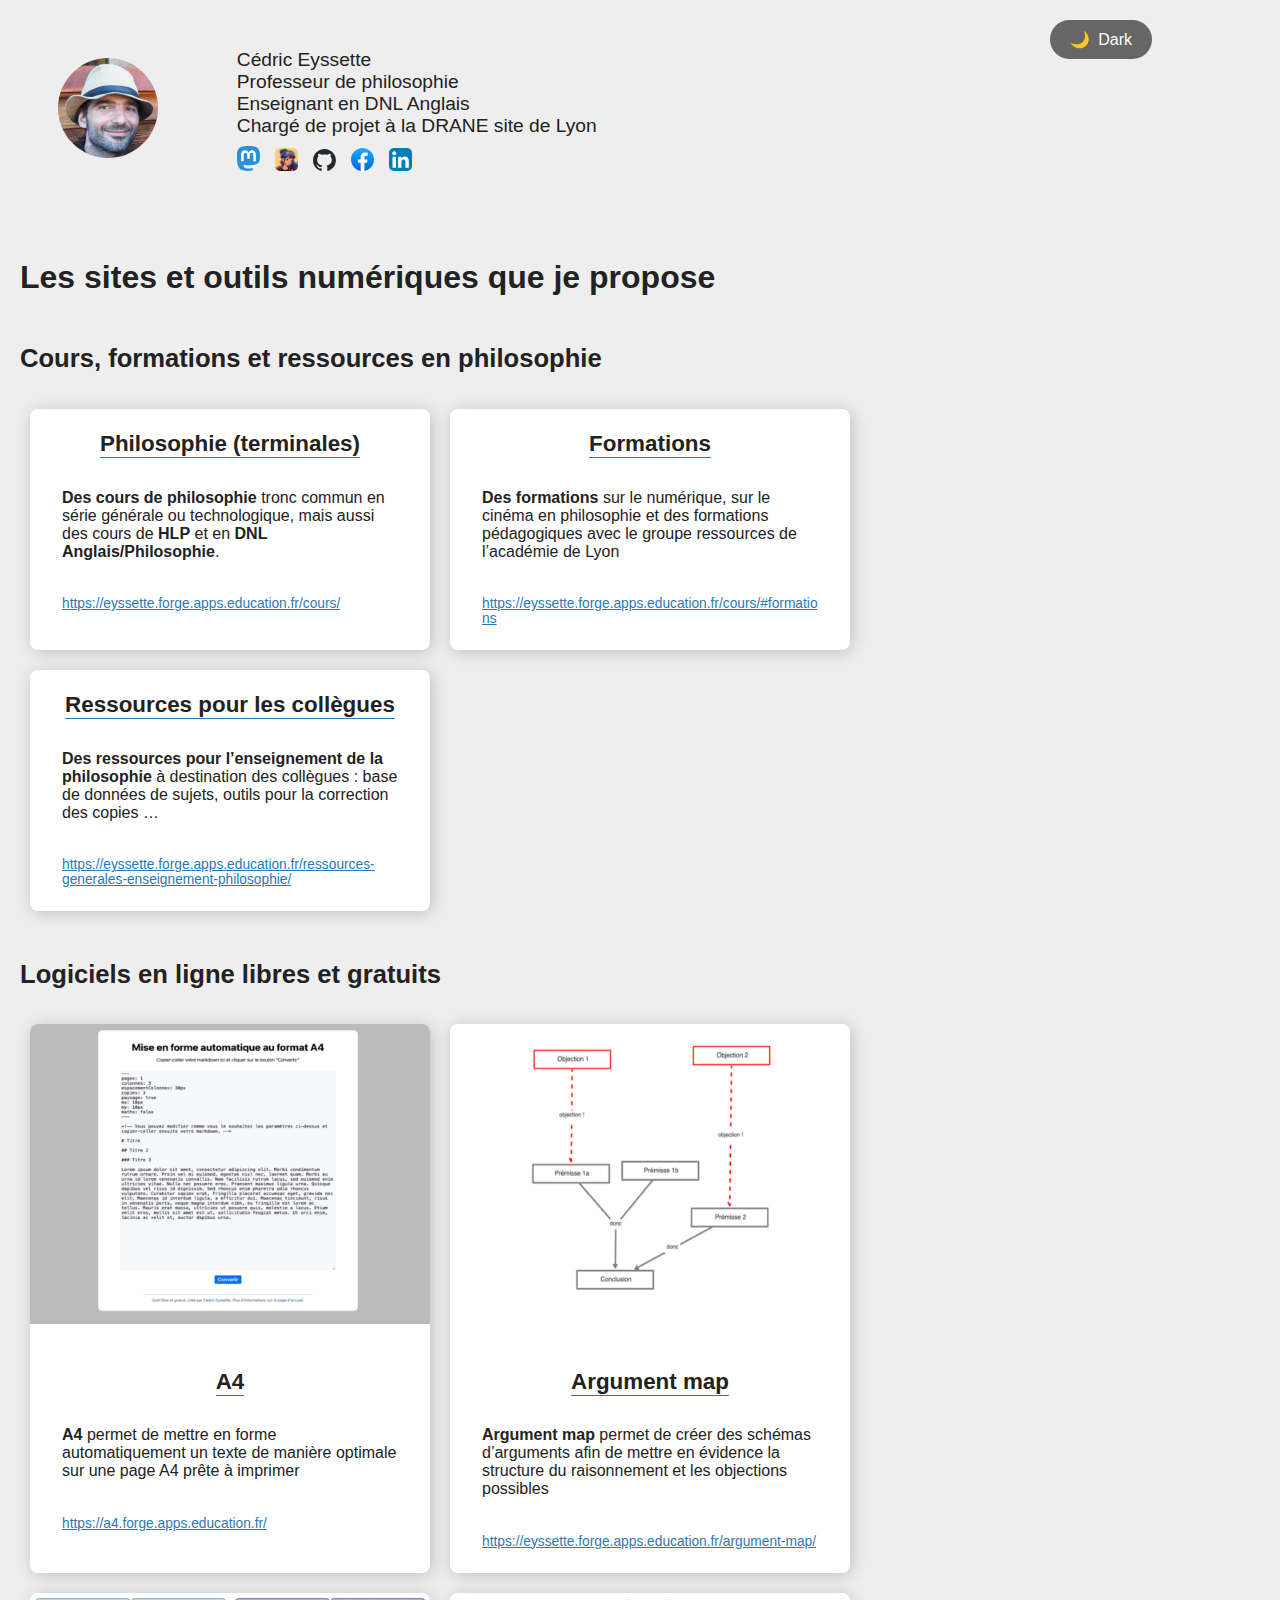
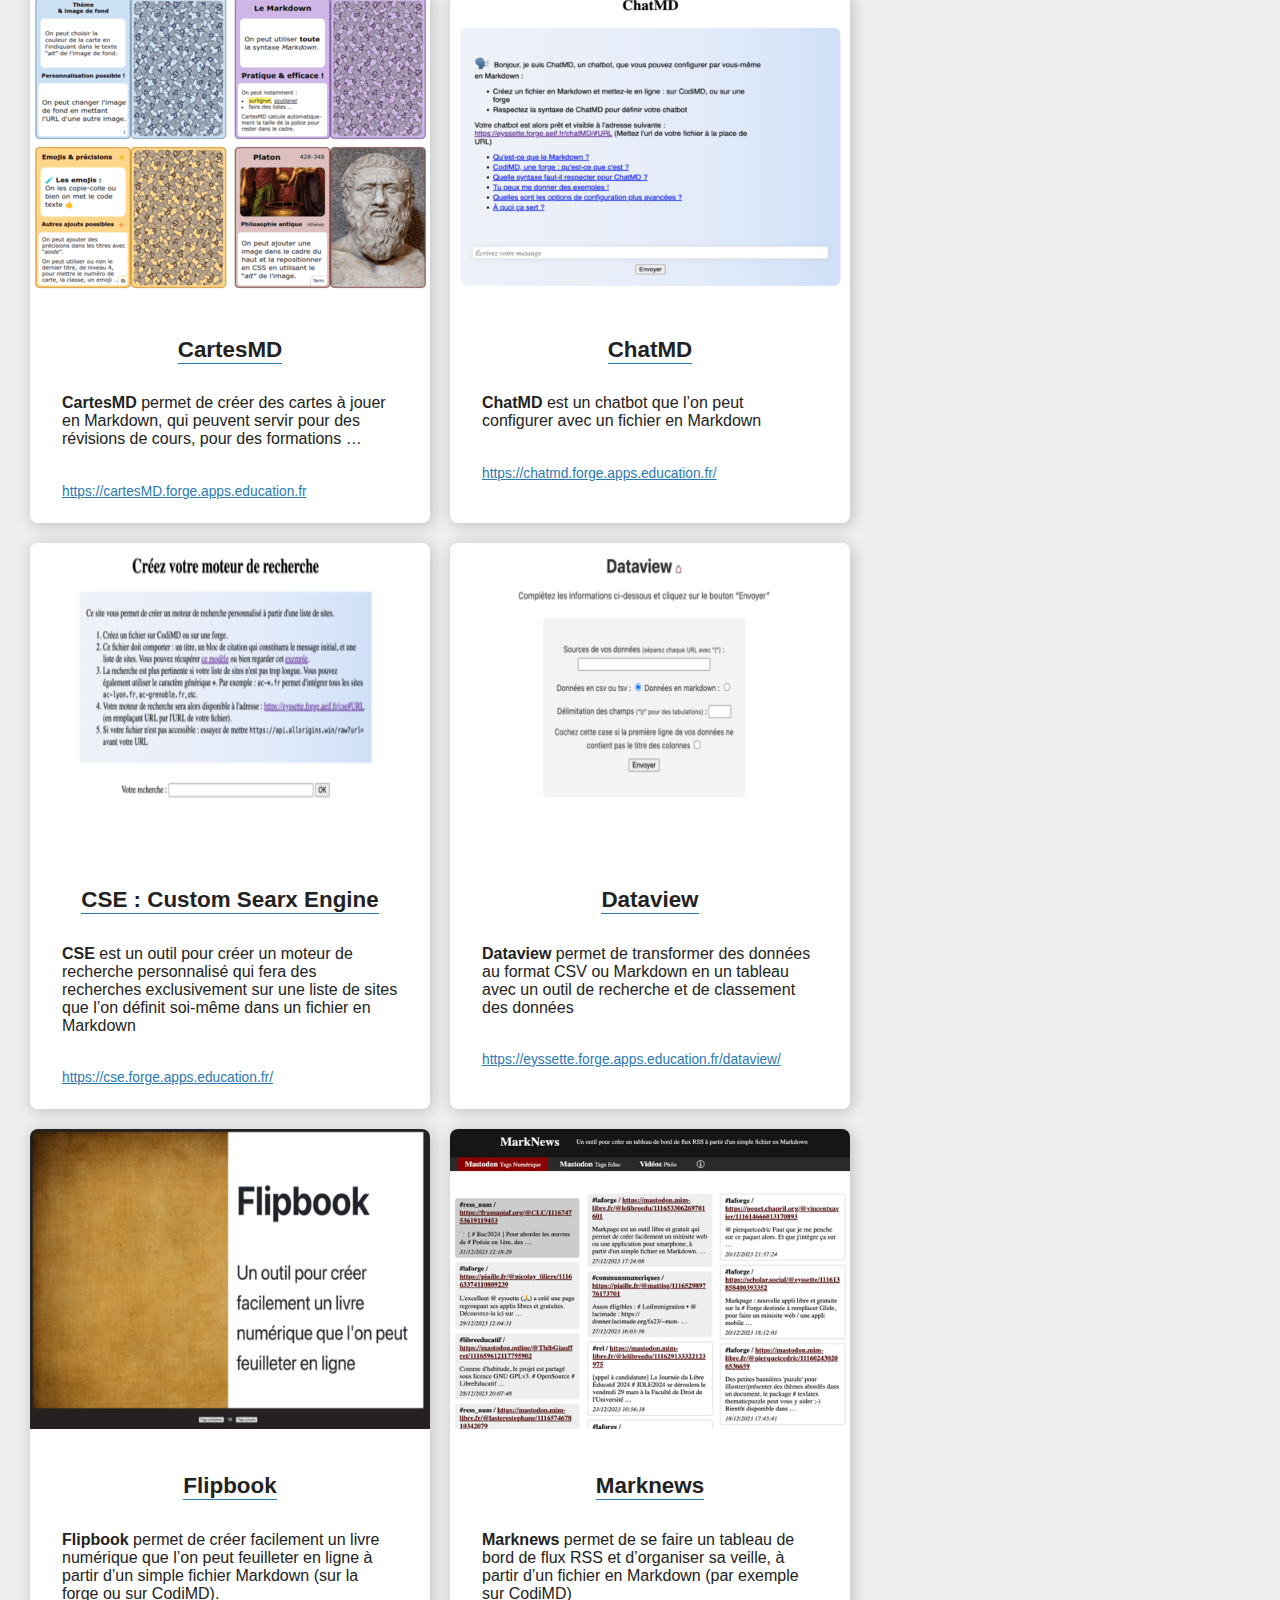
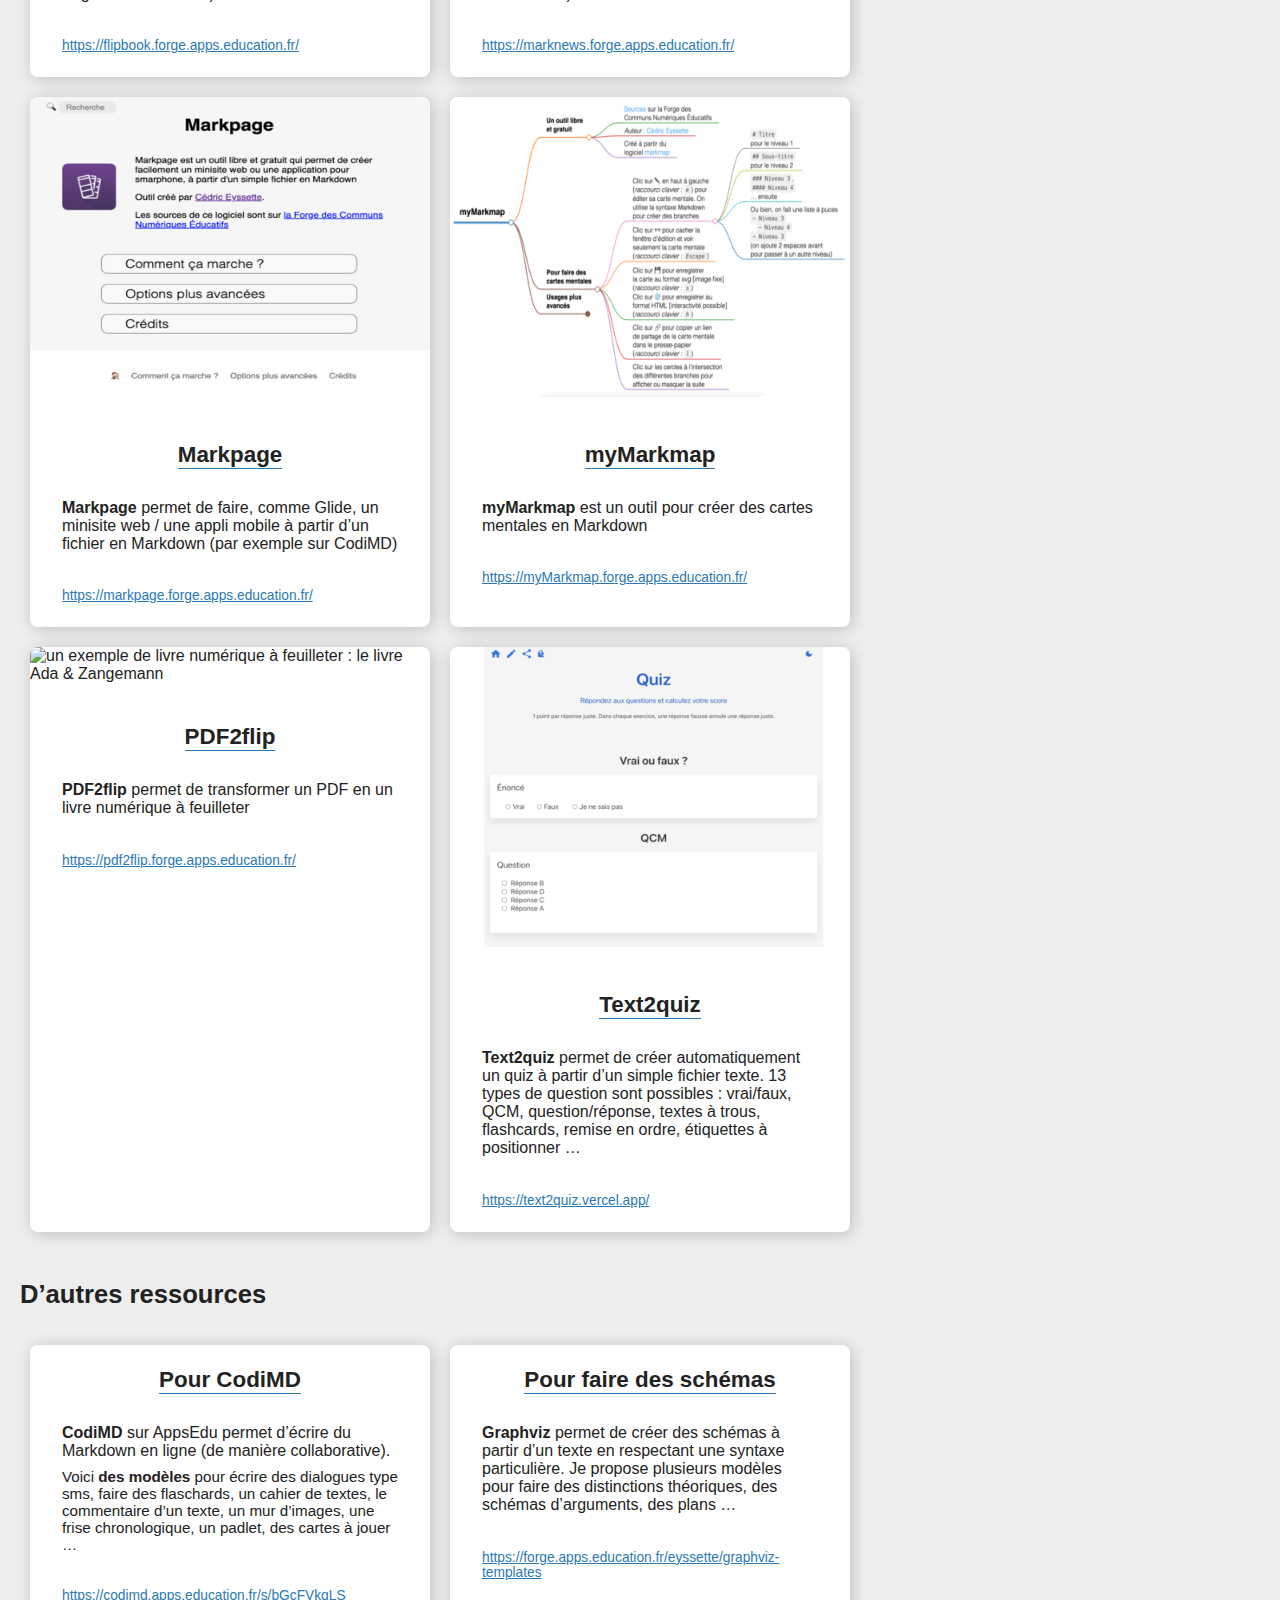
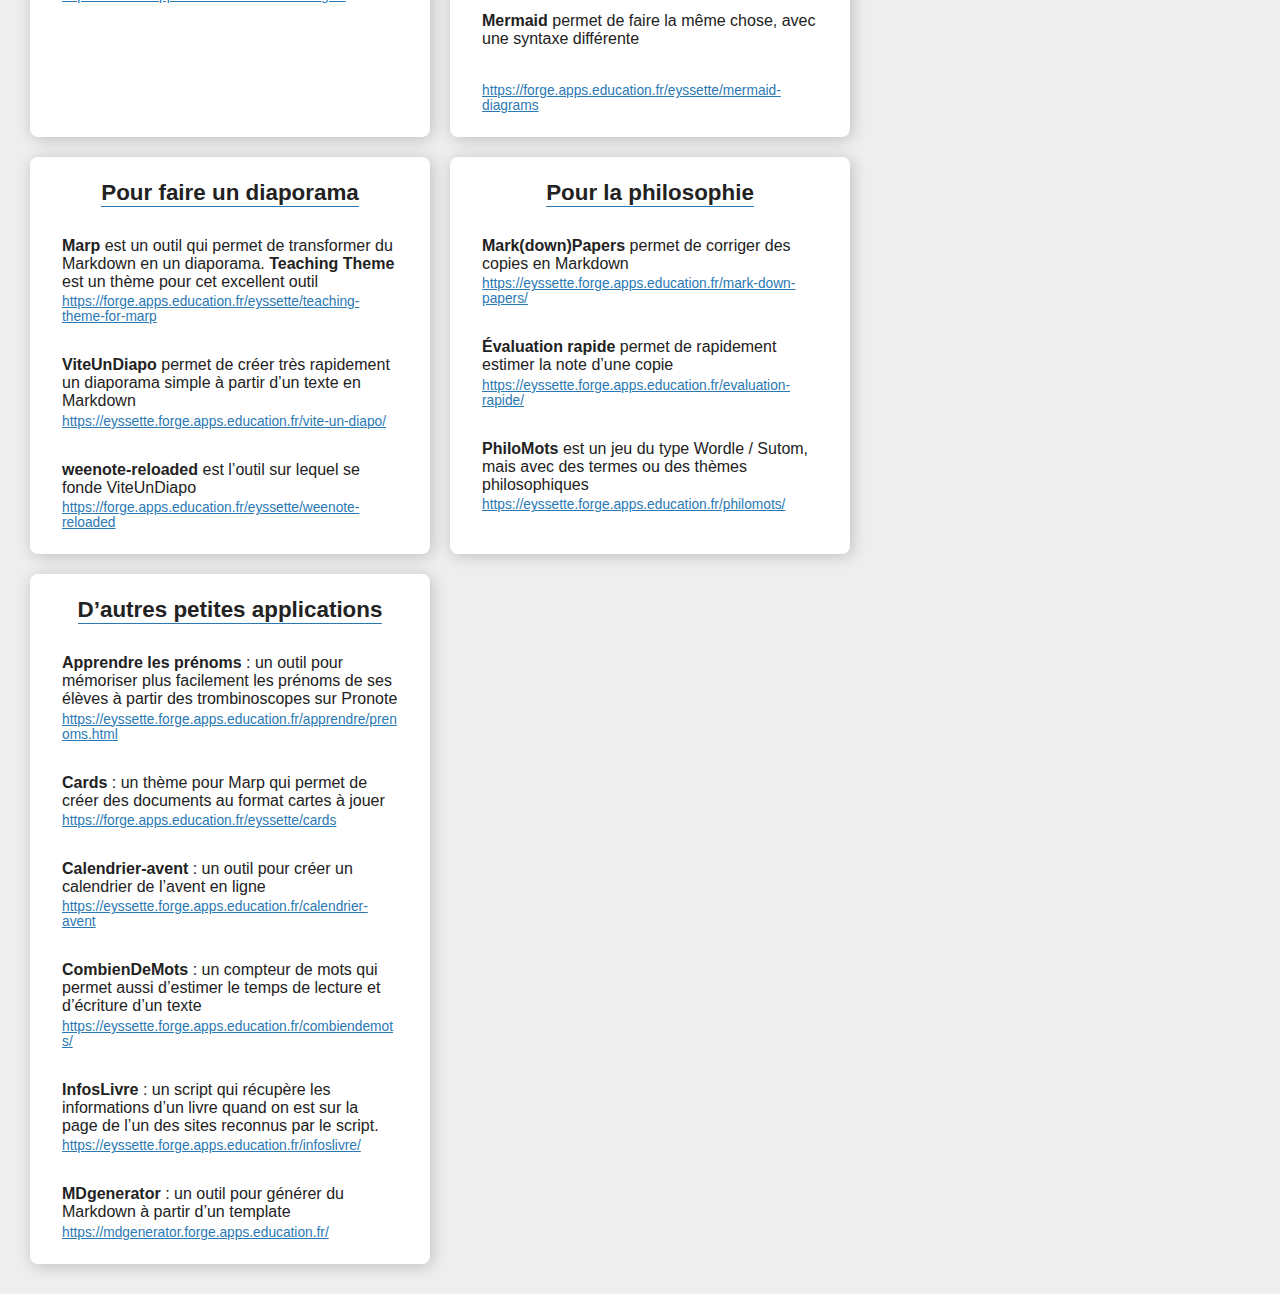
==== commit d58faa78: "ajout applis: PDF2flip + MDgenerator + infosLivre" ====
--- a/index.html
+++ b/index.html
@@ -5,7 +5,6 @@
   <meta name="generator" content="pandoc" />
   <meta name="viewport" content="width=device-width, initial-scale=1.0" />
   <meta name="author" content="Cédric Eyssette" />
-  <meta name="description" content="Sites et outils numériques proposés par Cédric Eyssette : cours de philosophie, formations pédagogiques, logiciels en ligne libres et gratuits souvent fondés sur l’utilisation du Markdown et hébergés sur la Forge" />
   <title>Sites et outils numériques proposés par Cédric Eyssette : cours de philosophie, formations pédagogiques, logiciels en ligne libres et gratuits souvent fondés sur l’utilisation du Markdown et hébergés sur la Forge</title>
   <link rel="icon" type="image/x-icon" href="favicon.ico">
   <link rel="stylesheet" href="style.min.css" />
@@ -13,243 +12,143 @@
 <body>
 <header>
 <figure>
-<img src="img/id.png" width="400" height="300" loading="lazy" alt="Cédric Eyssette" />
-<figcaption aria-hidden="true">Cédric Eyssette</figcaption>
+<img src="img/id.png" width="400" height="300" loading="lazy" alt="" /><figcaption>Cédric Eyssette</figcaption>
 </figure>
 <ul>
 <li>Cédric Eyssette</li>
 <li>Professeur de philosophie</li>
 <li>Enseignant en DNL Anglais</li>
 <li>Chargé de projet à la DRANE site de Lyon</li>
-<li><a href="https://scholar.social/@eyssette"><img src="img/mastodon.svg" width="400" height="300" loading="lazy" alt="Mastodon icon" /></a> <a
-href="https://forge.apps.education.fr/eyssette"><img src="img/brigit.png" width="400" height="300" loading="lazy"
-alt="Forge des Communs Numériques Éducatifs icon" /></a> <a
-href="https://github.com/eyssette"><img src="img/github.svg" width="400" height="300" loading="lazy"
-alt="Github icon" /></a> <a
-href="https://www.facebook.com/cedric.eyssette"><img src="img/facebook.svg" width="400" height="300" loading="lazy" alt="Facebook icon" /></a> <a
-href="https://www.linkedin.com/in/eyssette/"><img src="img/linkedin.svg" width="400" height="300" loading="lazy"
-alt="Linkedin icon" /></a></li>
+<li><a href="https://scholar.social/@eyssette"><img src="img/mastodon.svg" width="400" height="300" loading="lazy" alt="Mastodon icon" /></a> <a href="https://forge.apps.education.fr/eyssette"><img src="img/brigit.png" width="400" height="300" loading="lazy" alt="Forge des Communs Numériques Éducatifs icon" /></a> <a href="https://github.com/eyssette"><img src="img/github.svg" width="400" height="300" loading="lazy" alt="Github icon" /></a> <a href="https://www.facebook.com/cedric.eyssette"><img src="img/facebook.svg" width="400" height="300" loading="lazy" alt="Facebook icon" /></a> <a href="https://www.linkedin.com/in/eyssette/"><img src="img/linkedin.svg" width="400" height="300" loading="lazy" alt="Linkedin icon" /></a></li>
 </ul>
 </header>
 <main>
-<h1 id="les-sites-et-outils-numériques-que-je-propose">Les sites et
-outils numériques que je propose</h1>
-<h2 id="cours-formations-et-ressources-en-philosophie">Cours, formations
-et ressources en philosophie</h2>
+<h1 id="les-sites-et-outils-numériques-que-je-propose">Les sites et outils numériques que je propose</h1>
+<h2 id="cours-formations-et-ressources-en-philosophie">Cours, formations et ressources en philosophie</h2>
 <div id="content">
 <section>
 <h3 id="philosophie-terminales">Philosophie (terminales)</h3>
-<p><strong>Des cours de philosophie</strong> tronc commun en série
-générale ou technologique, mais aussi des cours de <strong>HLP</strong>
-et en <strong>DNL Anglais/Philosophie</strong>.</p>
-<p><a href="https://eyssette.forge.apps.education.fr/cours/"
-class="uri">https://eyssette.forge.apps.education.fr/cours/</a></p>
+<p><strong>Des cours de philosophie</strong> tronc commun en série générale ou technologique, mais aussi des cours de <strong>HLP</strong> et en <strong>DNL Anglais/Philosophie</strong>.</p>
+<p><a href="https://eyssette.forge.apps.education.fr/cours/" class="uri">https://eyssette.forge.apps.education.fr/cours/</a></p>
 </section>
 <section>
 <h3 id="formations">Formations</h3>
-<p><strong>Des formations</strong> sur le numérique, sur le cinéma en
-philosophie et des formations pédagogiques avec le groupe ressources de
-l’académie de Lyon</p>
-<p><a href="https://eyssette.forge.apps.education.fr/cours/#formations"
-class="uri">https://eyssette.forge.apps.education.fr/cours/#formations</a></p>
+<p><strong>Des formations</strong> sur le numérique, sur le cinéma en philosophie et des formations pédagogiques avec le groupe ressources de l’académie de Lyon</p>
+<p><a href="https://eyssette.forge.apps.education.fr/cours/#formations" class="uri">https://eyssette.forge.apps.education.fr/cours/#formations</a></p>
 </section>
 <section>
-<h3 id="ressources-pour-les-collègues">Ressources pour les
-collègues</h3>
-<p><strong>Des ressources pour l’enseignement de la philosophie</strong>
-à destination des collègues : base de données de sujets, outils pour la
-correction des copies …</p>
-<p><a
-href="https://eyssette.forge.apps.education.fr/ressources-generales-enseignement-philosophie/"
-class="uri">https://eyssette.forge.apps.education.fr/ressources-generales-enseignement-philosophie/</a></p>
+<h3 id="ressources-pour-les-collègues">Ressources pour les collègues</h3>
+<p><strong>Des ressources pour l’enseignement de la philosophie</strong> à destination des collègues : base de données de sujets, outils pour la correction des copies …</p>
+<p><a href="https://eyssette.forge.apps.education.fr/ressources-generales-enseignement-philosophie/" class="uri">https://eyssette.forge.apps.education.fr/ressources-generales-enseignement-philosophie/</a></p>
 </section>
-</div><h2 id="logiciels-en-ligne-libres-et-gratuits">Logiciels en ligne libres
-et gratuits</h2>
+</div><h2 id="logiciels-en-ligne-libres-et-gratuits">Logiciels en ligne libres et gratuits</h2>
 <div id="content">
 <section>
-<p><img src="img/a4.png" width="400" height="300" loading="lazy"
-alt="Interface du logiciel A4 : un champ texte à remplir et un bouton pour convertir son texte en une page A4 prête à imprimer" /> </p>
+<p><img src="img/a4.png" width="400" height="300" loading="lazy" alt="Interface du logiciel A4 : un champ texte à remplir et un bouton pour convertir son texte en une page A4 prête à imprimer" /> </p>
 <h3 id="a4">A4</h3>
-<p><strong>A4</strong> permet de mettre en forme automatiquement un
-texte de manière optimale sur une page A4 prête à imprimer</p>
-<p><a href="https://a4.forge.apps.education.fr/"
-class="uri">https://a4.forge.apps.education.fr/</a></p>
+<p><strong>A4</strong> permet de mettre en forme automatiquement un texte de manière optimale sur une page A4 prête à imprimer</p>
+<p><a href="https://a4.forge.apps.education.fr/" class="uri">https://a4.forge.apps.education.fr/</a></p>
 </section>
 <section>
-<p><img src="img/argumentMap.png" width="400" height="300" loading="lazy"
-alt="Interface du logiciel Argument map : chaque idée est dans une boîte liée à d’autres par des liens logiques ; une boîte et une flèche rouge signifie qu’on a une objection contre une idée" /> </p>
+<p><img src="img/argumentMap.png" width="400" height="300" loading="lazy" alt="Interface du logiciel Argument map : chaque idée est dans une boîte liée à d’autres par des liens logiques ; une boîte et une flèche rouge signifie qu’on a une objection contre une idée" /> </p>
 <h3 id="argument-map">Argument map</h3>
-<p><strong>Argument map</strong> permet de créer des schémas d’arguments
-afin de mettre en évidence la structure du raisonnement et les
-objections possibles</p>
-<p><a href="https://eyssette.forge.apps.education.fr/argument-map/"
-class="uri">https://eyssette.forge.apps.education.fr/argument-map/</a></p>
+<p><strong>Argument map</strong> permet de créer des schémas d’arguments afin de mettre en évidence la structure du raisonnement et les objections possibles</p>
+<p><a href="https://eyssette.forge.apps.education.fr/argument-map/" class="uri">https://eyssette.forge.apps.education.fr/argument-map/</a></p>
 </section>
 <section>
-<p><img src="img/cartesMD.png" width="400" height="300" loading="lazy"
-alt="Interface du logiciel CartesMD : on a un champ de texte à gauche en markdown et le markdown est converti à droite en cartes à jouer" /> </p>
+<p><img src="img/cartesMD.png" width="400" height="300" loading="lazy" alt="Interface du logiciel CartesMD : on a un champ de texte à gauche en markdown et le markdown est converti à droite en cartes à jouer" /> </p>
 <h3 id="cartesmd">CartesMD</h3>
-<p><strong>CartesMD</strong> permet de créer des cartes à jouer en
-Markdown, qui peuvent servir pour des révisions de cours, pour des
-formations …</p>
-<p><a href="https://cartesMD.forge.apps.education.fr"
-class="uri">https://cartesMD.forge.apps.education.fr</a></p>
+<p><strong>CartesMD</strong> permet de créer des cartes à jouer en Markdown, qui peuvent servir pour des révisions de cours, pour des formations …</p>
+<p><a href="https://cartesMD.forge.apps.education.fr" class="uri">https://cartesMD.forge.apps.education.fr</a></p>
 </section>
 <section>
-<p><img src="img/chatMD.png" width="400" height="300" loading="lazy"
-alt="Interface du logiciel ChatMD : on a un chatbot avec un champ texte et le chatbot nous répond en fonction de ce qu’on lui indique" /> </p>
+<p><img src="img/chatMD.png" width="400" height="300" loading="lazy" alt="Interface du logiciel ChatMD : on a un chatbot avec un champ texte et le chatbot nous répond en fonction de ce qu’on lui indique" /> </p>
 <h3 id="chatmd">ChatMD</h3>
-<p><strong>ChatMD</strong> est un chatbot que l’on peut configurer avec
-un fichier en Markdown</p>
-<p><a href="https://chatmd.forge.apps.education.fr/"
-class="uri">https://chatmd.forge.apps.education.fr/</a></p>
+<p><strong>ChatMD</strong> est un chatbot que l’on peut configurer avec un fichier en Markdown</p>
+<p><a href="https://chatmd.forge.apps.education.fr/" class="uri">https://chatmd.forge.apps.education.fr/</a></p>
 </section>
 <section>
-<p><img src="img/cse.png" width="400" height="300" loading="lazy"
-alt="Interface du logiciel CSE : on indique dans un champ texte l’objet de sa recherche et le logiciel nous renvoie vers les résultats de cette recherche sur une liste de sites prédéfinie" /> </p>
+<p><img src="img/cse.png" width="400" height="300" loading="lazy" alt="Interface du logiciel CSE : on indique dans un champ texte l’objet de sa recherche et le logiciel nous renvoie vers les résultats de cette recherche sur une liste de sites prédéfinie" /> </p>
 <h3 id="cse-custom-searx-engine">CSE : Custom Searx Engine</h3>
-<p><strong>CSE</strong> est un outil pour créer un moteur de recherche
-personnalisé qui fera des recherches exclusivement sur une liste de
-sites que l’on définit soi-même dans un fichier en Markdown</p>
-<p><a href="https://cse.forge.apps.education.fr/"
-class="uri">https://cse.forge.apps.education.fr/</a></p>
+<p><strong>CSE</strong> est un outil pour créer un moteur de recherche personnalisé qui fera des recherches exclusivement sur une liste de sites que l’on définit soi-même dans un fichier en Markdown</p>
+<p><a href="https://cse.forge.apps.education.fr/" class="uri">https://cse.forge.apps.education.fr/</a></p>
 </section>
 <section>
-<p><img src="img/dataview.png" width="400" height="300" loading="lazy"
-alt="Interface du logiciel Dataview : on indique la source de ses données et on peut ensuite convertir ses données en un tableau plus agréable à lire, avec un outil de recherche" /> </p>
+<p><img src="img/dataview.png" width="400" height="300" loading="lazy" alt="Interface du logiciel Dataview : on indique la source de ses données et on peut ensuite convertir ses données en un tableau plus agréable à lire, avec un outil de recherche" /> </p>
 <h3 id="dataview">Dataview</h3>
-<p><strong>Dataview</strong> permet de transformer des données au format
-CSV ou Markdown en un tableau avec un outil de recherche et de
-classement des données</p>
-<p><a href="https://eyssette.forge.apps.education.fr/dataview/"
-class="uri">https://eyssette.forge.apps.education.fr/dataview/</a></p>
+<p><strong>Dataview</strong> permet de transformer des données au format CSV ou Markdown en un tableau avec un outil de recherche et de classement des données</p>
+<p><a href="https://eyssette.forge.apps.education.fr/dataview/" class="uri">https://eyssette.forge.apps.education.fr/dataview/</a></p>
 </section>
 <section>
-<p><img src="img/flipbook.png" width="400" height="300" loading="lazy"
-alt="Page d’accueil de l’application Flipbook : on voit une page ouverte d’un livre avec un fond de couverture un peu doré" /> </p>
+<p><img src="img/flipbook.png" width="400" height="300" loading="lazy" alt="Page d’accueil de l’application Flipbook : on voit une page ouverte d’un livre avec un fond de couverture un peu doré" /> </p>
 <h3 id="flipbook">Flipbook</h3>
-<p><strong>Flipbook</strong> permet de créer facilement un livre
-numérique que l’on peut feuilleter en ligne à partir d’un simple fichier
-Markdown (sur la forge ou sur CodiMD).</p>
-<p><a href="https://flipbook.forge.apps.education.fr/"
-class="uri">https://flipbook.forge.apps.education.fr/</a></p>
+<p><strong>Flipbook</strong> permet de créer facilement un livre numérique que l’on peut feuilleter en ligne à partir d’un simple fichier Markdown (sur la forge ou sur CodiMD).</p>
+<p><a href="https://flipbook.forge.apps.education.fr/" class="uri">https://flipbook.forge.apps.education.fr/</a></p>
 </section>
 <section>
-<p><img src="img/marknews.png" width="400" height="300" loading="lazy"
-alt="Page d’accueil de l’application Marknews : l’application affiche des onglets thématiques que l’on peut définir soi-même et pour chaque onglet la liste des articles issus des flux RSS qu’on a sélectionnés" /> </p>
+<p><img src="img/marknews.png" width="400" height="300" loading="lazy" alt="Page d’accueil de l’application Marknews : l’application affiche des onglets thématiques que l’on peut définir soi-même et pour chaque onglet la liste des articles issus des flux RSS qu’on a sélectionnés" /> </p>
 <h3 id="marknews">Marknews</h3>
-<p><strong>Marknews</strong> permet de se faire un tableau de bord de
-flux RSS et d’organiser sa veille, à partir d’un fichier en Markdown
-(par exemple sur CodiMD)</p>
-<p><a href="https://marknews.forge.apps.education.fr/"
-class="uri">https://marknews.forge.apps.education.fr/</a></p>
+<p><strong>Marknews</strong> permet de se faire un tableau de bord de flux RSS et d’organiser sa veille, à partir d’un fichier en Markdown (par exemple sur CodiMD)</p>
+<p><a href="https://marknews.forge.apps.education.fr/" class="uri">https://marknews.forge.apps.education.fr/</a></p>
 </section>
 <section>
-<p><img src="img/markpage.png" width="400" height="300" loading="lazy"
-alt="Page d’accueil de l’application Markpage : l’application affiche un message initial qu’on peut configurer, puis des boutons qui sont des liens vers différents onglets (qu’on retrouve en bas de page). Il y a aussi un outil de recherche intégré en haut à droite." /> </p>
+<p><img src="img/markpage.png" width="400" height="300" loading="lazy" alt="Page d’accueil de l’application Markpage : l’application affiche un message initial qu’on peut configurer, puis des boutons qui sont des liens vers différents onglets (qu’on retrouve en bas de page). Il y a aussi un outil de recherche intégré en haut à droite." /> </p>
 <h3 id="markpage">Markpage</h3>
-<p><strong>Markpage</strong> permet de faire, comme Glide, un minisite
-web / une appli mobile à partir d’un fichier en Markdown (par exemple
-sur CodiMD)</p>
-<p><a href="https://markpage.forge.apps.education.fr/"
-class="uri">https://markpage.forge.apps.education.fr/</a></p>
+<p><strong>Markpage</strong> permet de faire, comme Glide, un minisite web / une appli mobile à partir d’un fichier en Markdown (par exemple sur CodiMD)</p>
+<p><a href="https://markpage.forge.apps.education.fr/" class="uri">https://markpage.forge.apps.education.fr/</a></p>
 </section>
 <section>
-<p><img src="img/myMarkmap.png" width="400" height="300" loading="lazy"
-alt="Interface du logiciel myMarkmap : on voit une carte mentale qui est automatiquement générée par le logiciel à partir d’un texte en Markdown que l’on peut rentrer dans le logiciel en ligne" /> </p>
+<p><img src="img/myMarkmap.png" width="400" height="300" loading="lazy" alt="Interface du logiciel myMarkmap : on voit une carte mentale qui est automatiquement générée par le logiciel à partir d’un texte en Markdown que l’on peut rentrer dans le logiciel en ligne" /> </p>
 <h3 id="mymarkmap">myMarkmap</h3>
-<p><strong>myMarkmap</strong> est un outil pour créer des cartes
-mentales en Markdown</p>
-<p><a href="https://myMarkmap.forge.apps.education.fr/"
-class="uri">https://myMarkmap.forge.apps.education.fr/</a></p>
+<p><strong>myMarkmap</strong> est un outil pour créer des cartes mentales en Markdown</p>
+<p><a href="https://myMarkmap.forge.apps.education.fr/" class="uri">https://myMarkmap.forge.apps.education.fr/</a></p>
 </section>
 <section>
-<p><img src="img/text2quiz.png" width="400" height="300" loading="lazy"
-alt="Interface du logiciel Text2quiz : on voit un quiz généré par text2quiz avec un vrai/faux et un qcm" /> </p>
+<p><img src="https://minio.apps.education.fr/codimd-prod/uploads/upload_b8185f202723da1448a5401257556975.png" width="400" height="300" loading="lazy" alt="un exemple de livre numérique à feuilleter : le livre Ada &amp; Zangemann" /> </p>
+<h3 id="pdf2flip">PDF2flip</h3>
+<p><strong>PDF2flip</strong> permet de transformer un PDF en un livre numérique à feuilleter</p>
+<p><a href="https://pdf2flip.forge.apps.education.fr/" class="uri">https://pdf2flip.forge.apps.education.fr/</a></p>
+</section>
+<section>
+<p><img src="img/text2quiz.png" width="400" height="300" loading="lazy" alt="Interface du logiciel Text2quiz : on voit un quiz généré par text2quiz avec un vrai/faux et un qcm" /> </p>
 <h3 id="text2quiz">Text2quiz</h3>
-<p><strong>Text2quiz</strong> permet de créer automatiquement un quiz à
-partir d’un simple fichier texte. 13 types de question sont possibles :
-vrai/faux, QCM, question/réponse, textes à trous, flashcards, remise en
-ordre, étiquettes à positionner …</p>
-<p><a href="https://text2quiz.vercel.app/"
-class="uri">https://text2quiz.vercel.app/</a></p>
+<p><strong>Text2quiz</strong> permet de créer automatiquement un quiz à partir d’un simple fichier texte. 13 types de question sont possibles : vrai/faux, QCM, question/réponse, textes à trous, flashcards, remise en ordre, étiquettes à positionner …</p>
+<p><a href="https://text2quiz.vercel.app/" class="uri">https://text2quiz.vercel.app/</a></p>
 </section>
 </div><h2 id="dautres-ressources">D’autres ressources</h2>
 <div id="content">
 <section>
 <h3 id="pour-codimd">Pour CodiMD</h3>
-<p><strong>CodiMD</strong> sur AppsEdu permet d’écrire du Markdown en
-ligne (de manière collaborative). <span>Voici <strong>des
-modèles</strong> pour écrire des dialogues type sms, faire des
-flaschards, un cahier de textes, le commentaire d’un texte, un mur
-d’images, une frise chronologique, un padlet, des cartes à jouer
-…</span></p>
-<p><a href="https://codimd.apps.education.fr/s/bGcFVkgLS"
-class="uri">https://codimd.apps.education.fr/s/bGcFVkgLS</a></p>
+<p><strong>CodiMD</strong> sur AppsEdu permet d’écrire du Markdown en ligne (de manière collaborative). <span>Voici <strong>des modèles</strong> pour écrire des dialogues type sms, faire des flaschards, un cahier de textes, le commentaire d’un texte, un mur d’images, une frise chronologique, un padlet, des cartes à jouer …</span></p>
+<p><a href="https://codimd.apps.education.fr/s/bGcFVkgLS" class="uri">https://codimd.apps.education.fr/s/bGcFVkgLS</a></p>
 </section>
 <section>
 <h3 id="pour-faire-des-schémas">Pour faire des schémas</h3>
-<p><strong>Graphviz</strong> permet de créer des schémas à partir d’un
-texte en respectant une syntaxe particulière. Je propose plusieurs
-modèles pour faire des distinctions théoriques, des schémas d’arguments,
-des plans …</p>
-<p><a href="https://forge.apps.education.fr/eyssette/graphviz-templates"
-class="uri">https://forge.apps.education.fr/eyssette/graphviz-templates</a></p>
-<p><strong>Mermaid</strong> permet de faire la même chose, avec une
-syntaxe différente</p>
-<p><a href="https://forge.apps.education.fr/eyssette/mermaid-diagrams"
-class="uri">https://forge.apps.education.fr/eyssette/mermaid-diagrams</a></p>
+<p><strong>Graphviz</strong> permet de créer des schémas à partir d’un texte en respectant une syntaxe particulière. Je propose plusieurs modèles pour faire des distinctions théoriques, des schémas d’arguments, des plans …</p>
+<p><a href="https://forge.apps.education.fr/eyssette/graphviz-templates" class="uri">https://forge.apps.education.fr/eyssette/graphviz-templates</a></p>
+<p><strong>Mermaid</strong> permet de faire la même chose, avec une syntaxe différente</p>
+<p><a href="https://forge.apps.education.fr/eyssette/mermaid-diagrams" class="uri">https://forge.apps.education.fr/eyssette/mermaid-diagrams</a></p>
 </section>
 <section>
 <h3 id="pour-faire-un-diaporama">Pour faire un diaporama</h3>
-<p><strong>Marp</strong> est un outil qui permet de transformer du
-Markdown en un diaporama. <strong>Teaching Theme</strong> est un thème
-pour cet excellent outil <a
-href="https://forge.apps.education.fr/eyssette/teaching-theme-for-marp"
-class="uri">https://forge.apps.education.fr/eyssette/teaching-theme-for-marp</a></p>
-<p><strong>ViteUnDiapo</strong> permet de créer très rapidement un
-diaporama simple à partir d’un texte en Markdown <a
-href="https://eyssette.forge.apps.education.fr/vite-un-diapo/"
-class="uri">https://eyssette.forge.apps.education.fr/vite-un-diapo/</a></p>
-<p><strong>weenote-reloaded</strong> est l’outil sur lequel se fonde
-ViteUnDiapo <a
-href="https://forge.apps.education.fr/eyssette/weenote-reloaded"
-class="uri">https://forge.apps.education.fr/eyssette/weenote-reloaded</a></p>
+<p><strong>Marp</strong> est un outil qui permet de transformer du Markdown en un diaporama. <strong>Teaching Theme</strong> est un thème pour cet excellent outil <a href="https://forge.apps.education.fr/eyssette/teaching-theme-for-marp" class="uri">https://forge.apps.education.fr/eyssette/teaching-theme-for-marp</a></p>
+<p><strong>ViteUnDiapo</strong> permet de créer très rapidement un diaporama simple à partir d’un texte en Markdown <a href="https://eyssette.forge.apps.education.fr/vite-un-diapo/" class="uri">https://eyssette.forge.apps.education.fr/vite-un-diapo/</a></p>
+<p><strong>weenote-reloaded</strong> est l’outil sur lequel se fonde ViteUnDiapo <a href="https://forge.apps.education.fr/eyssette/weenote-reloaded" class="uri">https://forge.apps.education.fr/eyssette/weenote-reloaded</a></p>
 </section>
 <section>
 <h3 id="pour-la-philosophie">Pour la philosophie</h3>
-<p><strong>Mark(down)Papers</strong> permet de corriger des copies en
-Markdown <a
-href="https://eyssette.forge.apps.education.fr/mark-down-papers/"
-class="uri">https://eyssette.forge.apps.education.fr/mark-down-papers/</a></p>
-<p><strong>Évaluation rapide</strong> permet de rapidement estimer la
-note d’une copie <a
-href="https://eyssette.forge.apps.education.fr/evaluation-rapide/"
-class="uri">https://eyssette.forge.apps.education.fr/evaluation-rapide/</a></p>
-<p><strong>PhiloMots</strong> est un jeu du type Wordle / Sutom, mais
-avec des termes ou des thèmes philosophiques <a
-href="https://eyssette.forge.apps.education.fr/philomots/"
-class="uri">https://eyssette.forge.apps.education.fr/philomots/</a></p>
+<p><strong>Mark(down)Papers</strong> permet de corriger des copies en Markdown <a href="https://eyssette.forge.apps.education.fr/mark-down-papers/" class="uri">https://eyssette.forge.apps.education.fr/mark-down-papers/</a></p>
+<p><strong>Évaluation rapide</strong> permet de rapidement estimer la note d’une copie <a href="https://eyssette.forge.apps.education.fr/evaluation-rapide/" class="uri">https://eyssette.forge.apps.education.fr/evaluation-rapide/</a></p>
+<p><strong>PhiloMots</strong> est un jeu du type Wordle / Sutom, mais avec des termes ou des thèmes philosophiques <a href="https://eyssette.forge.apps.education.fr/philomots/" class="uri">https://eyssette.forge.apps.education.fr/philomots/</a></p>
 </section>
 <section>
 <h3 id="dautres-petites-applications">D’autres petites applications</h3>
-<p><strong>Apprendre les prénoms</strong> : un outil pour mémoriser plus
-facilement les prénoms de ses élèves à partir des trombinoscopes sur
-Pronote <a
-href="https://eyssette.forge.apps.education.fr/apprendre/prenoms.html"
-class="uri">https://eyssette.forge.apps.education.fr/apprendre/prenoms.html</a></p>
-<p><strong>Cards</strong> : un thème pour Marp qui permet de créer des
-documents au format cartes à jouer <a
-href="https://forge.apps.education.fr/eyssette/cards"
-class="uri">https://forge.apps.education.fr/eyssette/cards</a></p>
-<p><strong>Calendrier-avent</strong> : un outil pour créer un calendrier
-de l’avent en ligne <a
-href="https://eyssette.forge.apps.education.fr/calendrier-avent"
-class="uri">https://eyssette.forge.apps.education.fr/calendrier-avent</a></p>
-<p><strong>CombienDeMots</strong> est un compteur de mots qui permet
-aussi d’estimer le temps de lecture et d’écriture d’un texte <a
-href="https://eyssette.forge.apps.education.fr/combiendemots/"
-class="uri">https://eyssette.forge.apps.education.fr/combiendemots/</a></p>
+<p><strong>Apprendre les prénoms</strong> : un outil pour mémoriser plus facilement les prénoms de ses élèves à partir des trombinoscopes sur Pronote <a href="https://eyssette.forge.apps.education.fr/apprendre/prenoms.html" class="uri">https://eyssette.forge.apps.education.fr/apprendre/prenoms.html</a></p>
+<p><strong>Cards</strong> : un thème pour Marp qui permet de créer des documents au format cartes à jouer <a href="https://forge.apps.education.fr/eyssette/cards" class="uri">https://forge.apps.education.fr/eyssette/cards</a></p>
+<p><strong>Calendrier-avent</strong> : un outil pour créer un calendrier de l’avent en ligne <a href="https://eyssette.forge.apps.education.fr/calendrier-avent" class="uri">https://eyssette.forge.apps.education.fr/calendrier-avent</a></p>
+<p><strong>CombienDeMots</strong> : un compteur de mots qui permet aussi d’estimer le temps de lecture et d’écriture d’un texte <a href="https://eyssette.forge.apps.education.fr/combiendemots/" class="uri">https://eyssette.forge.apps.education.fr/combiendemots/</a></p>
+<p><strong>InfosLivre</strong> : un script qui récupère les informations d’un livre quand on est sur la page de l’un des sites reconnus par le script. <a href="https://eyssette.forge.apps.education.fr/infoslivre/" class="uri">https://eyssette.forge.apps.education.fr/infoslivre/</a></p>
+<p><strong>MDgenerator</strong> : un outil pour générer du Markdown à partir d’un template <a href="https://mdgenerator.forge.apps.education.fr/" class="uri">https://mdgenerator.forge.apps.education.fr/</a></p>
 </div>
 </main>
 </section>
